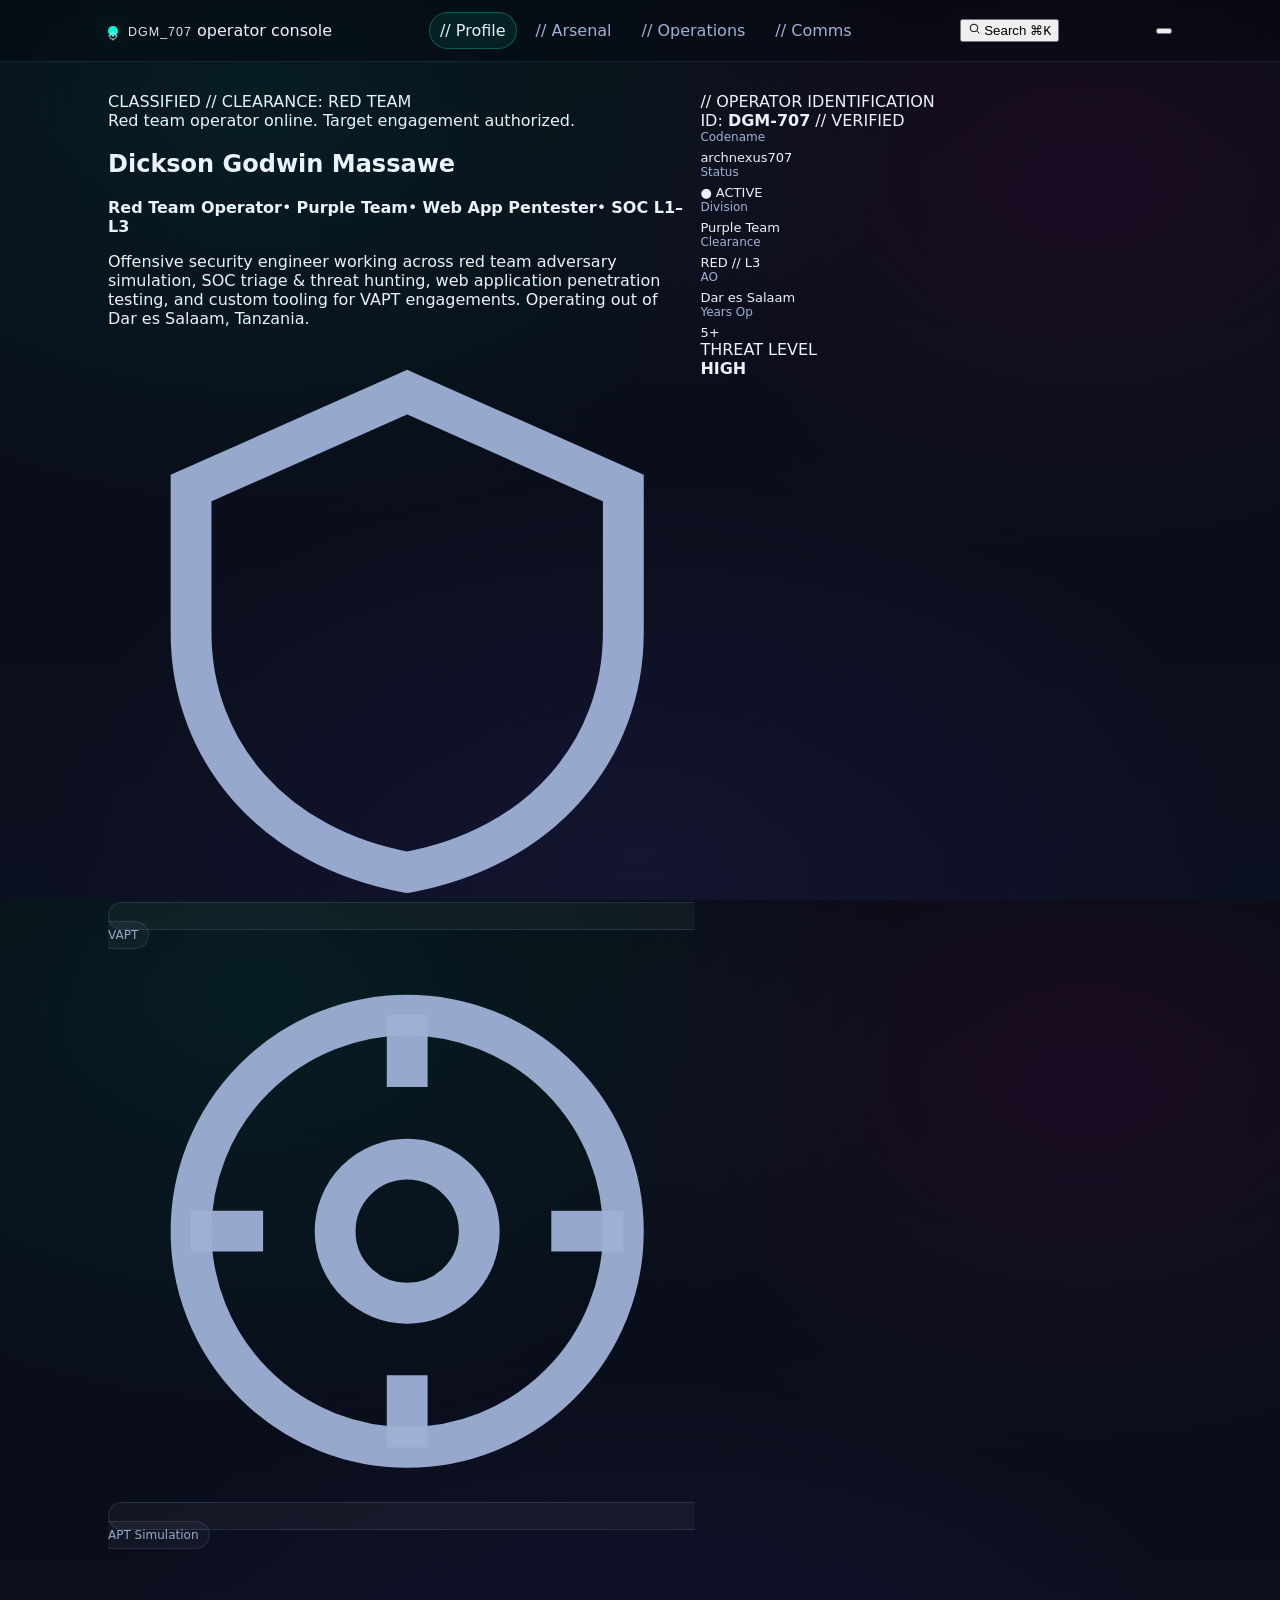
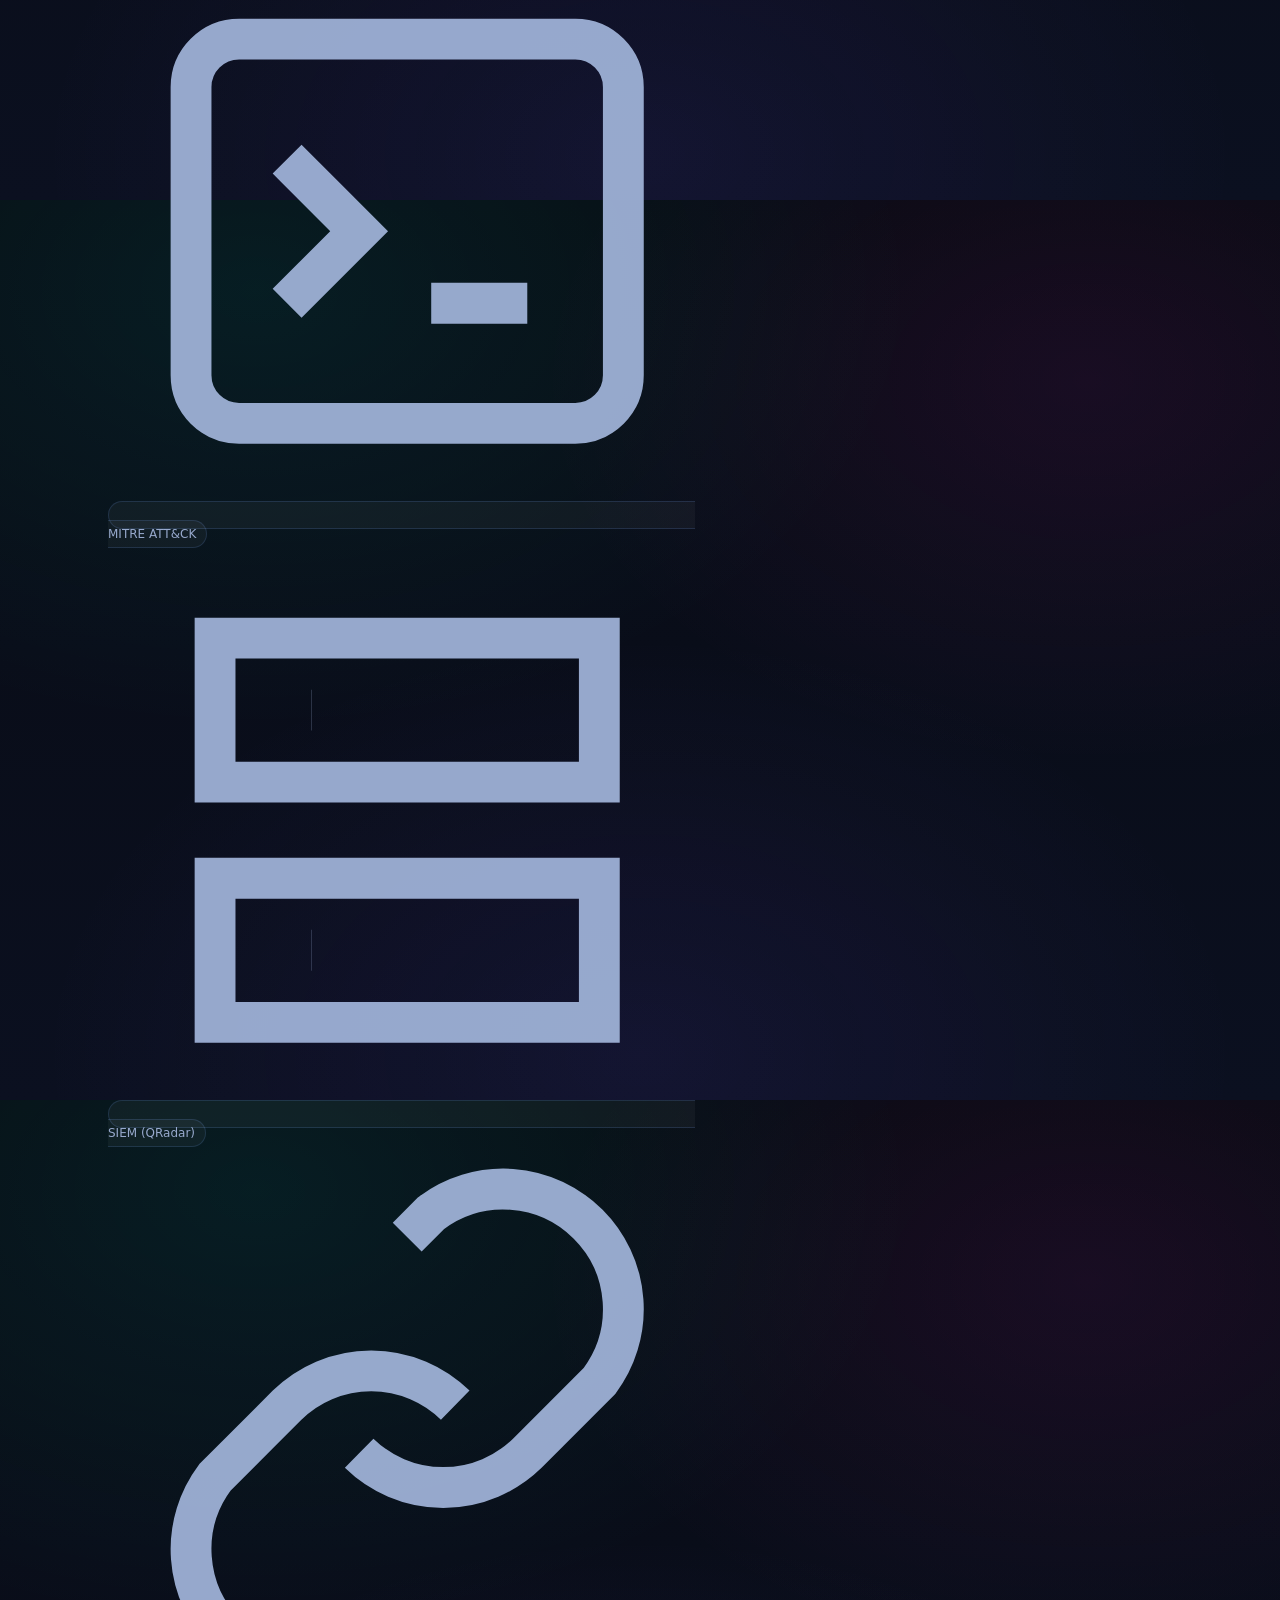
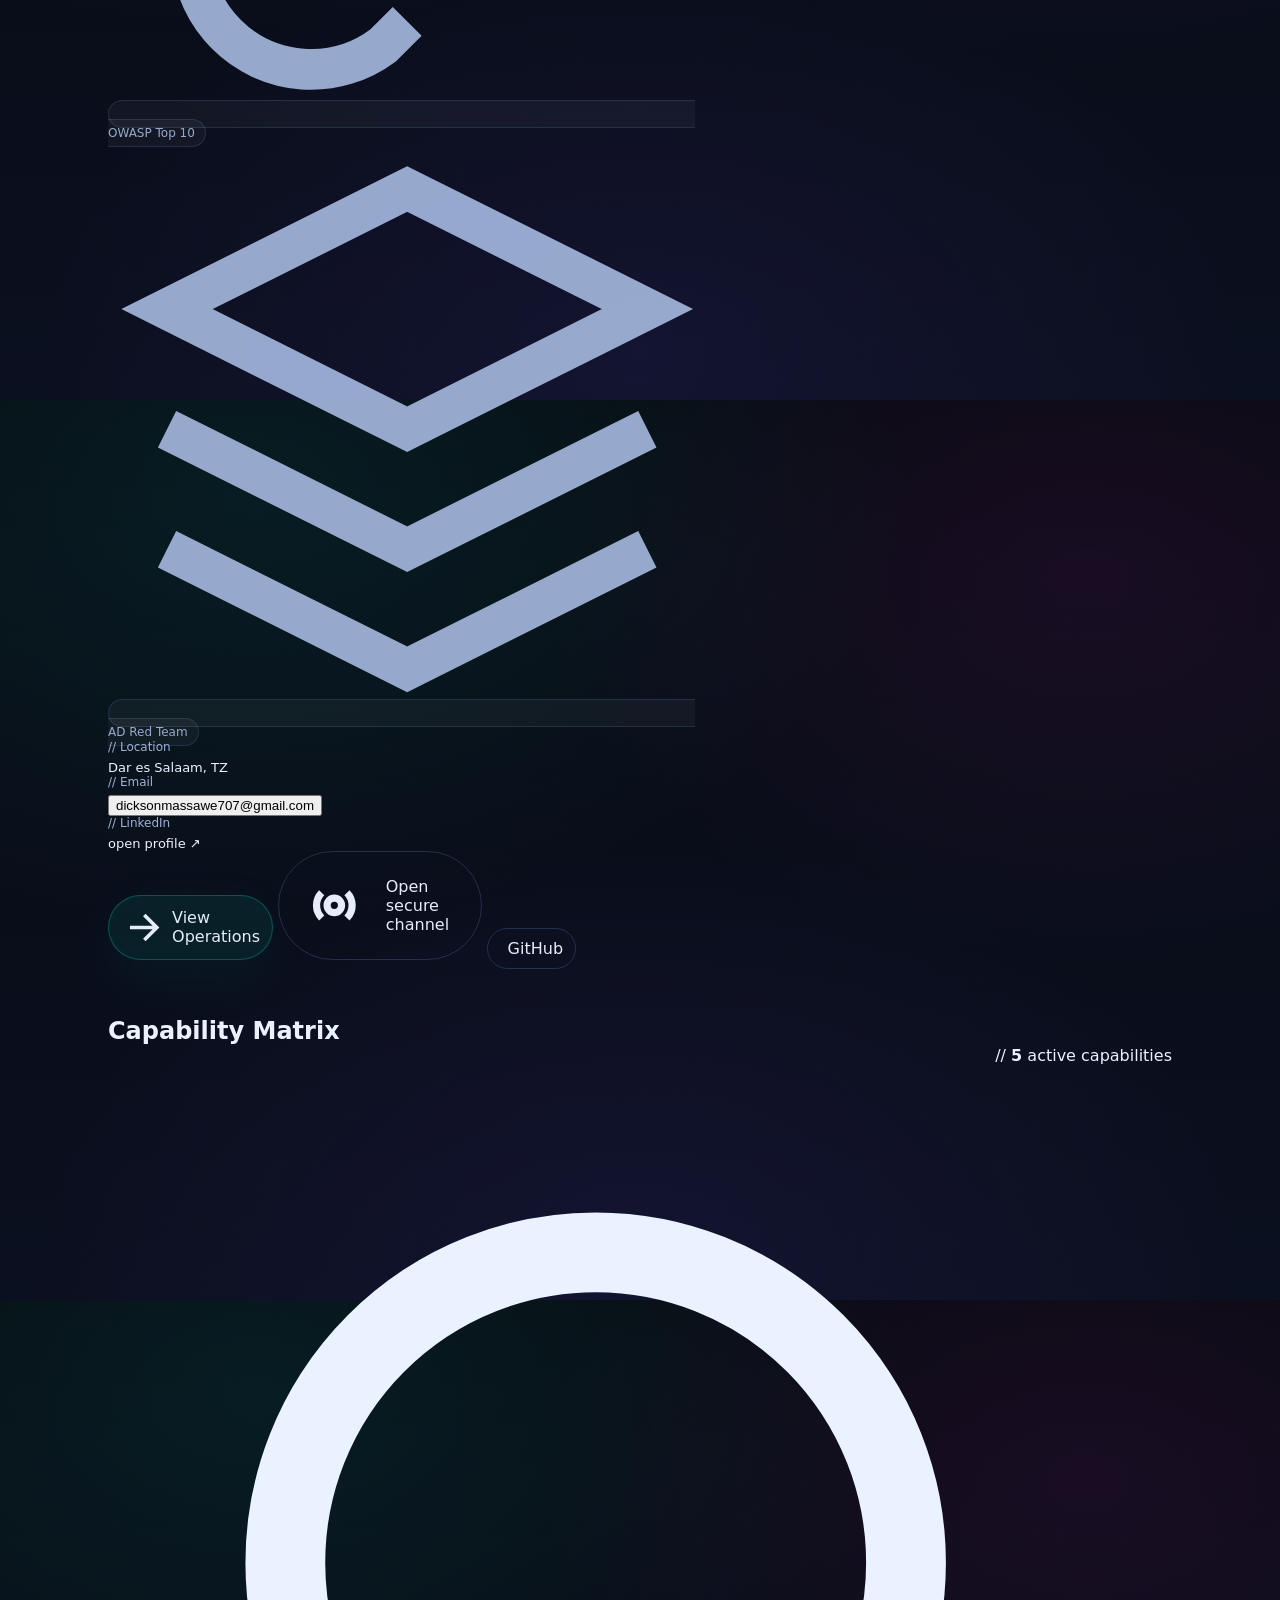
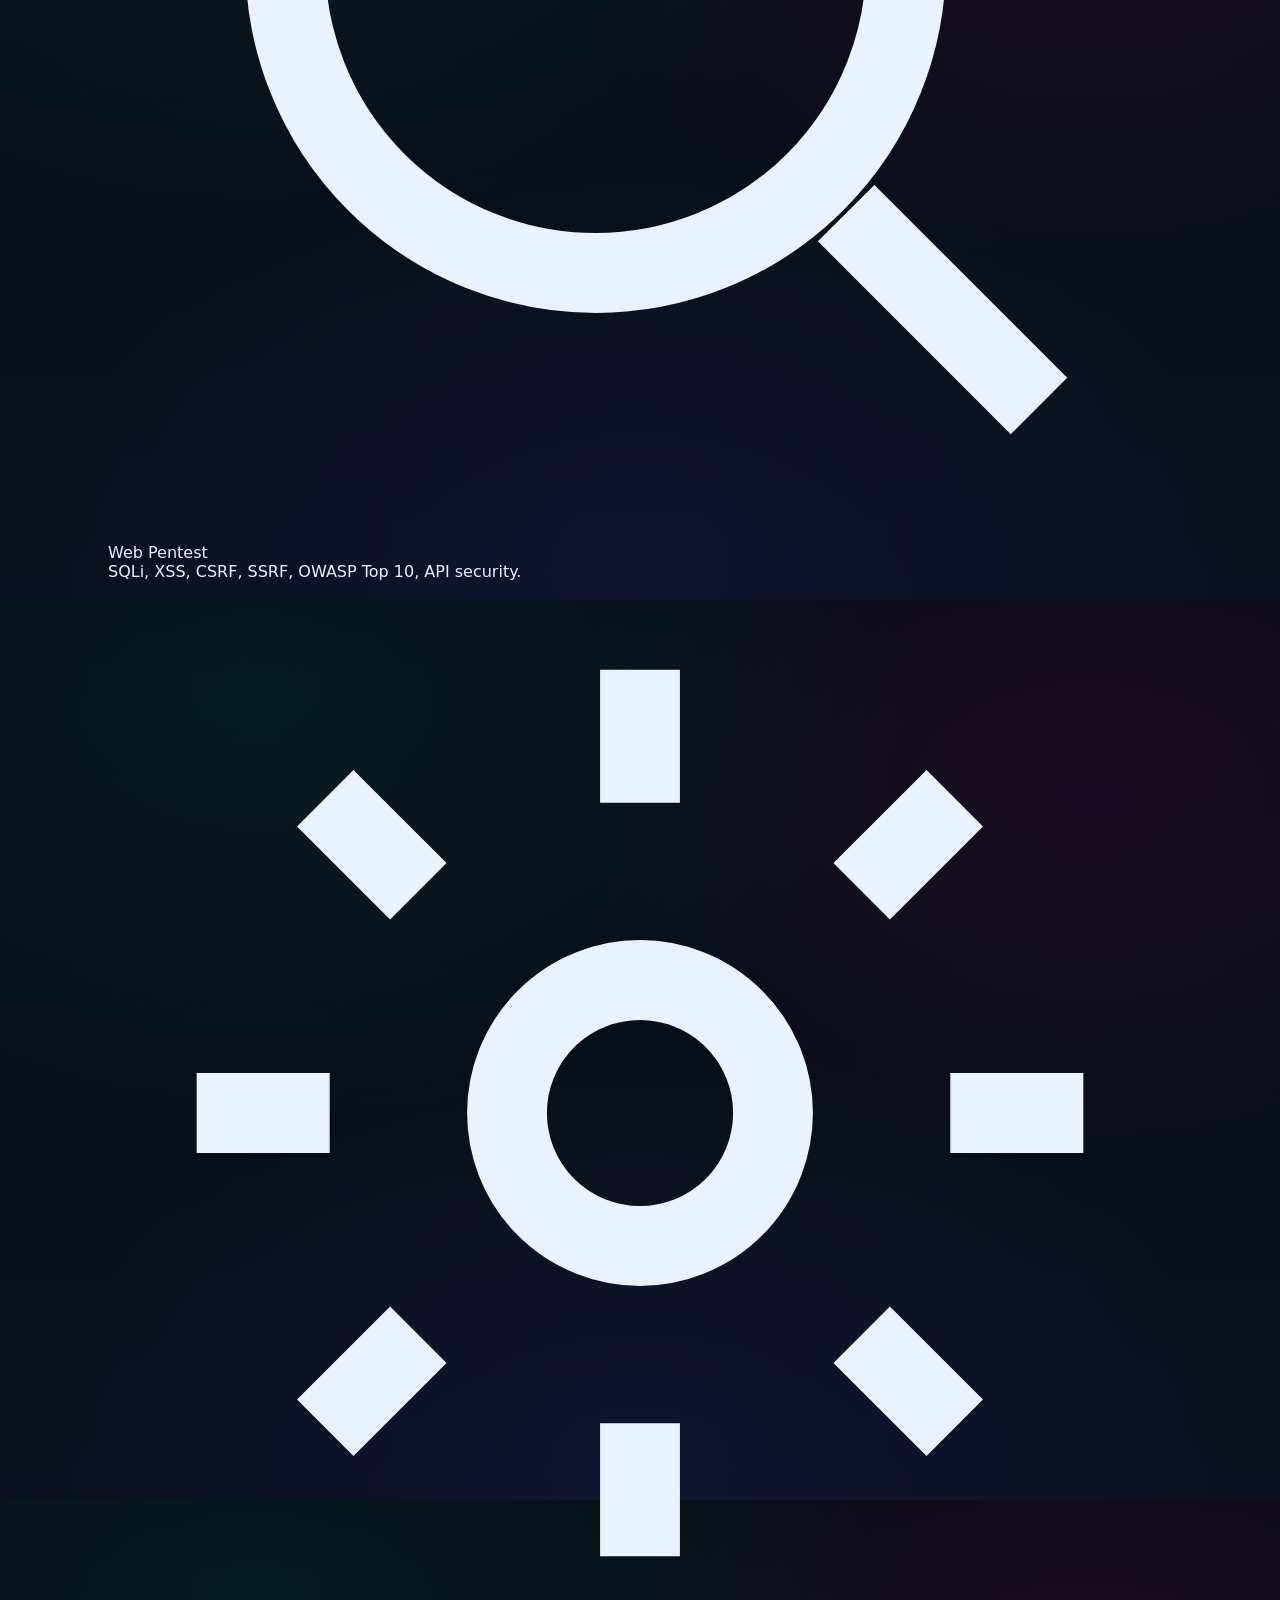
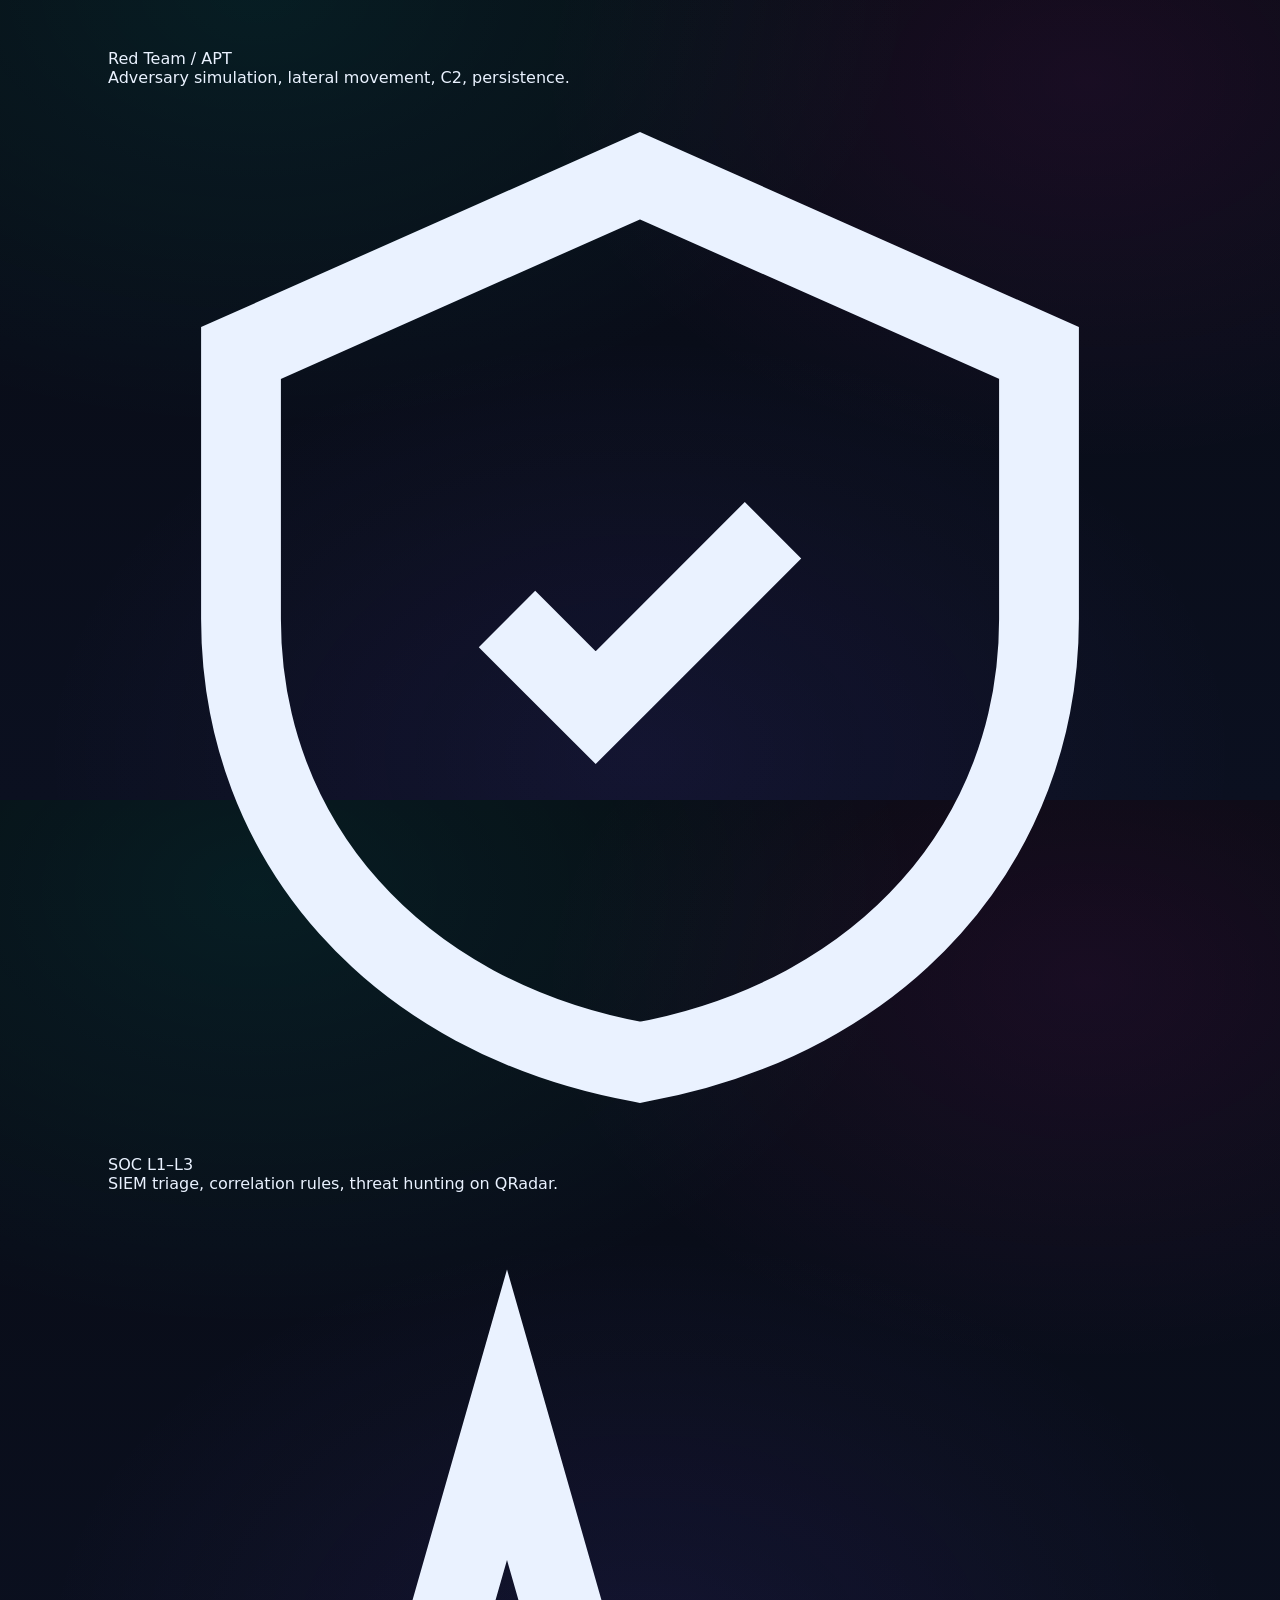
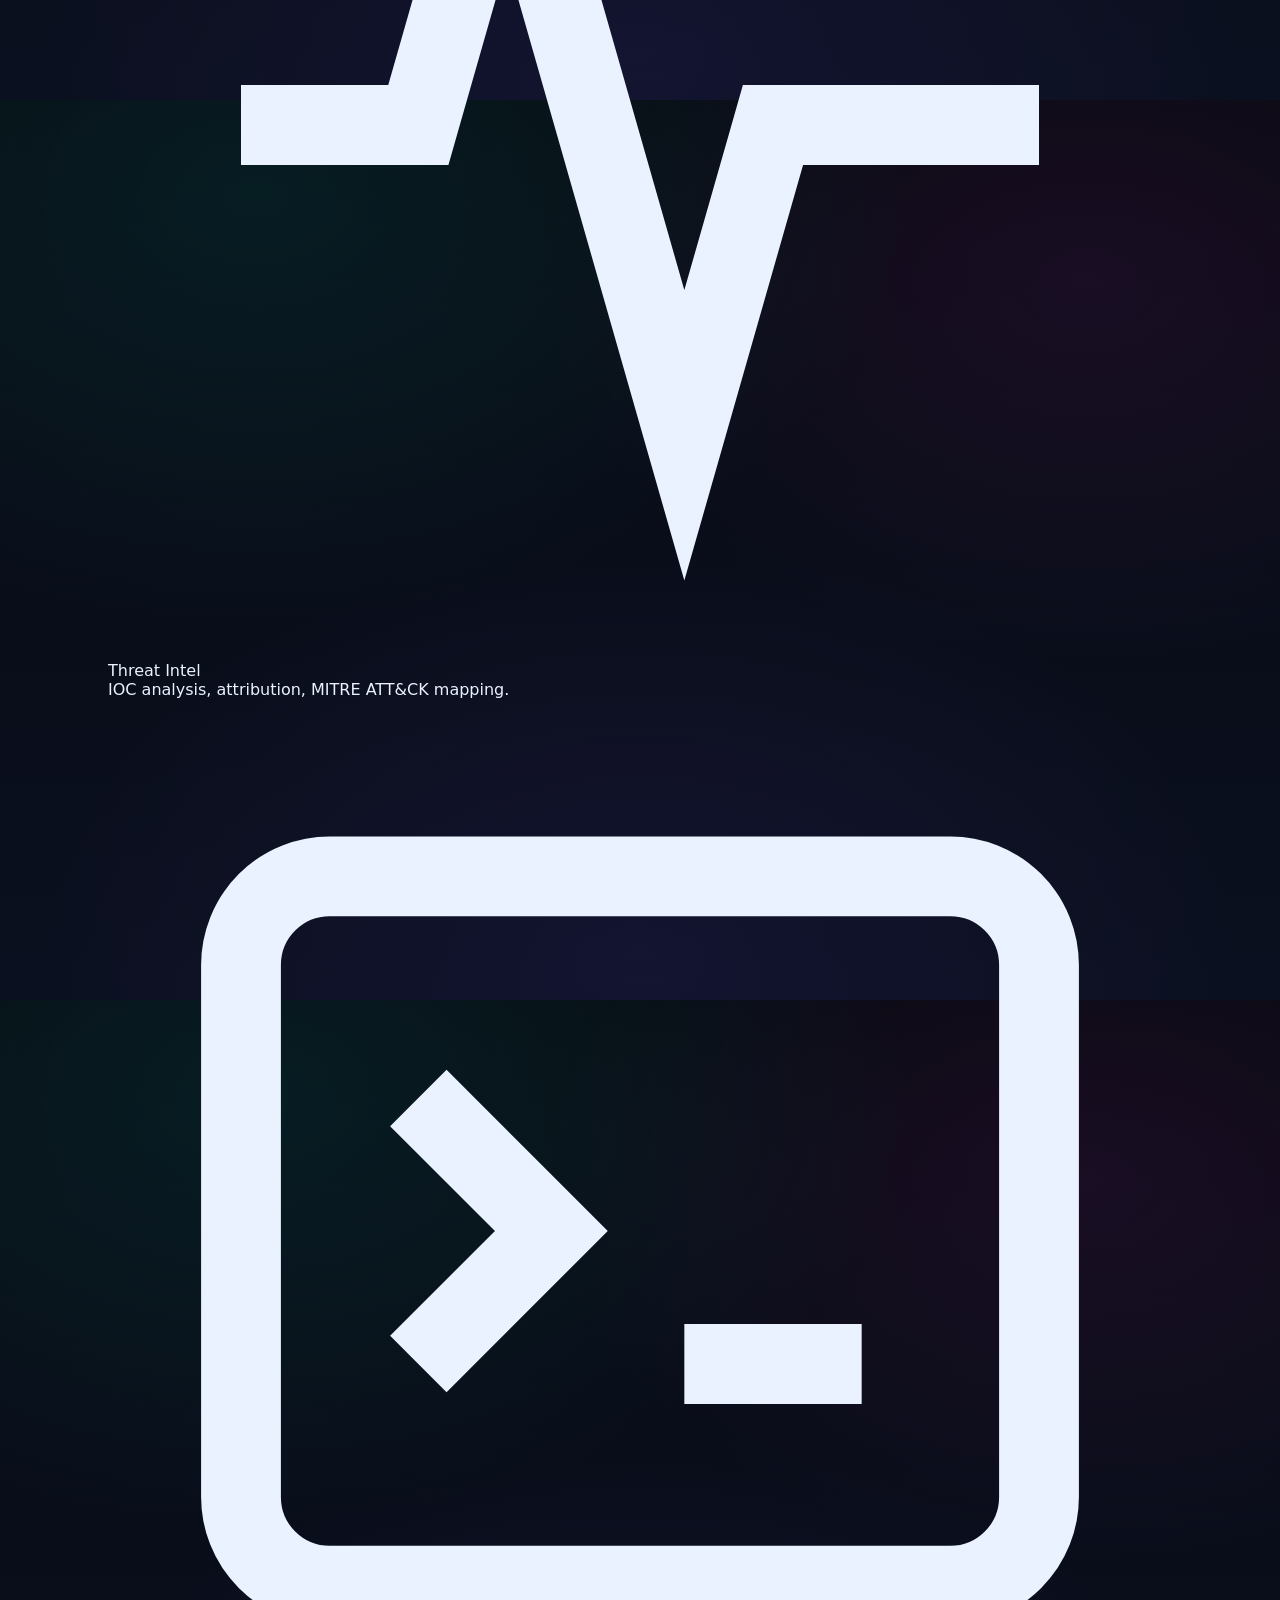
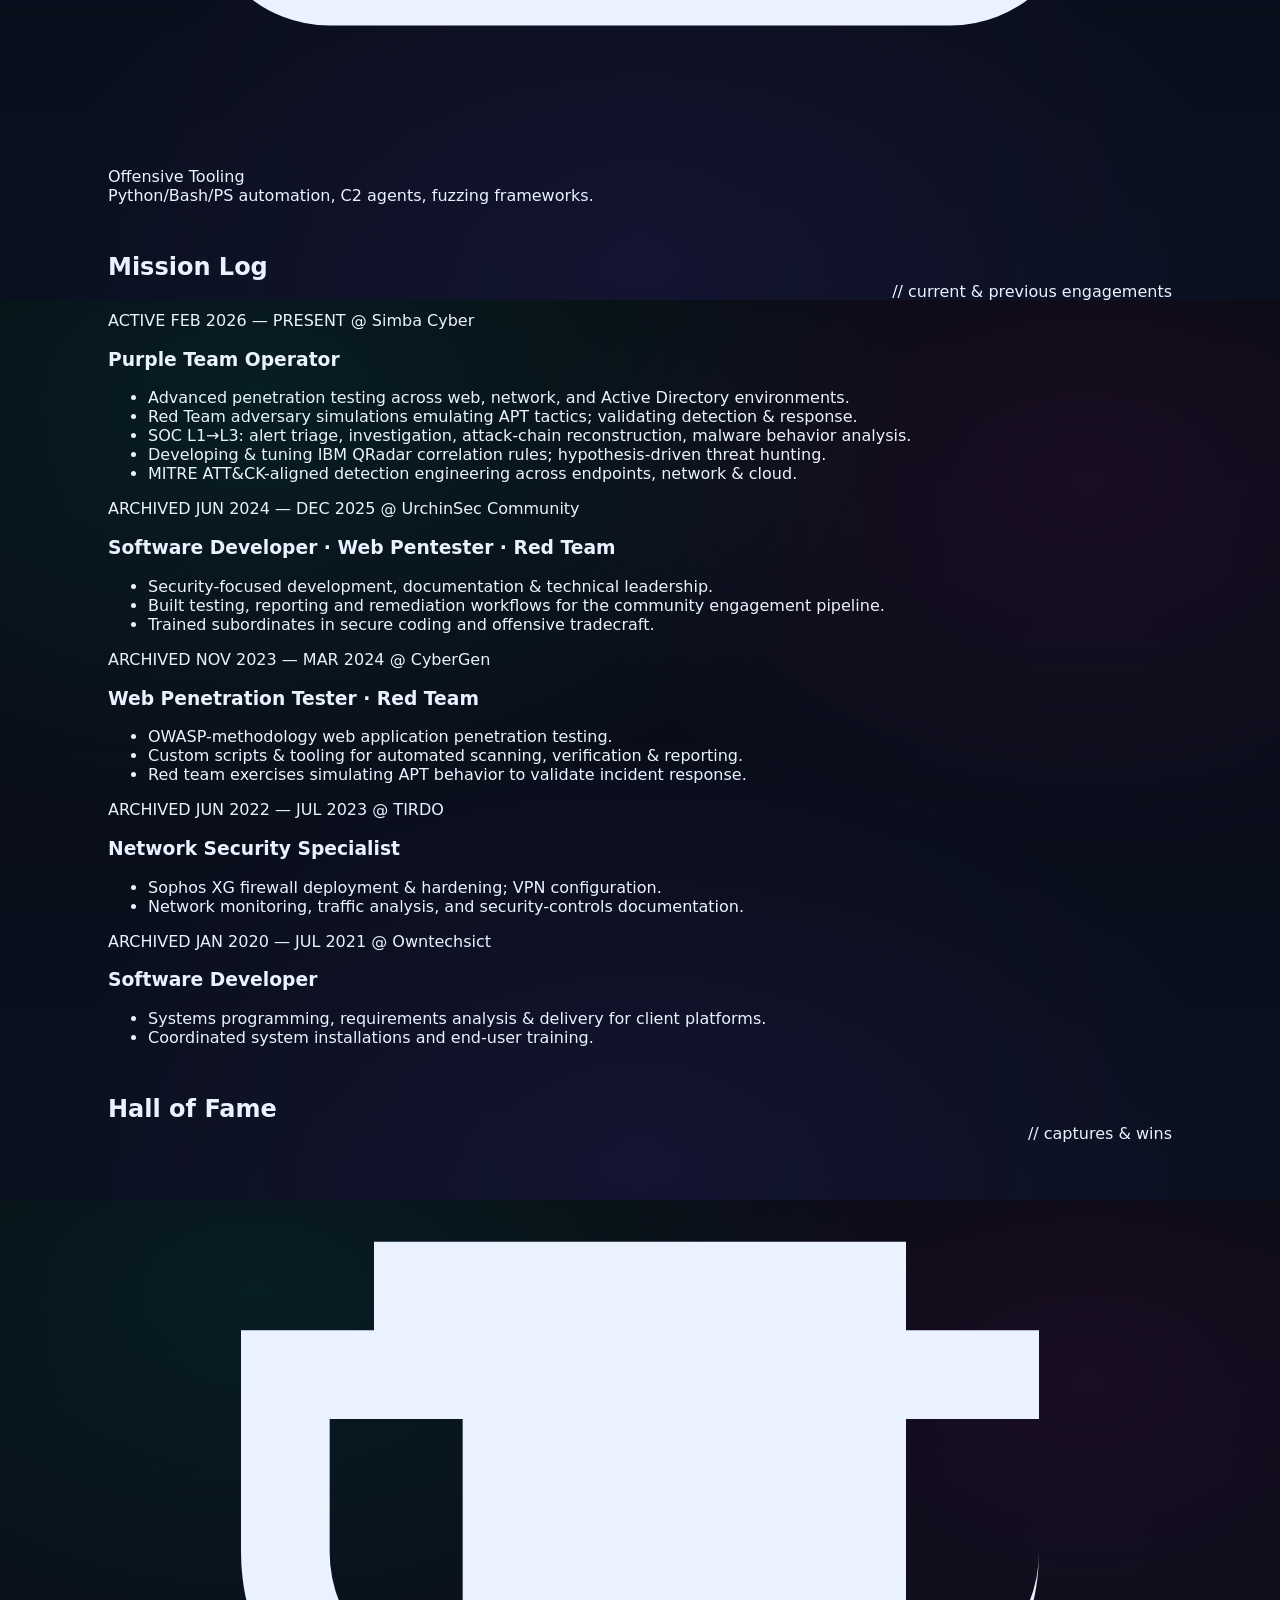
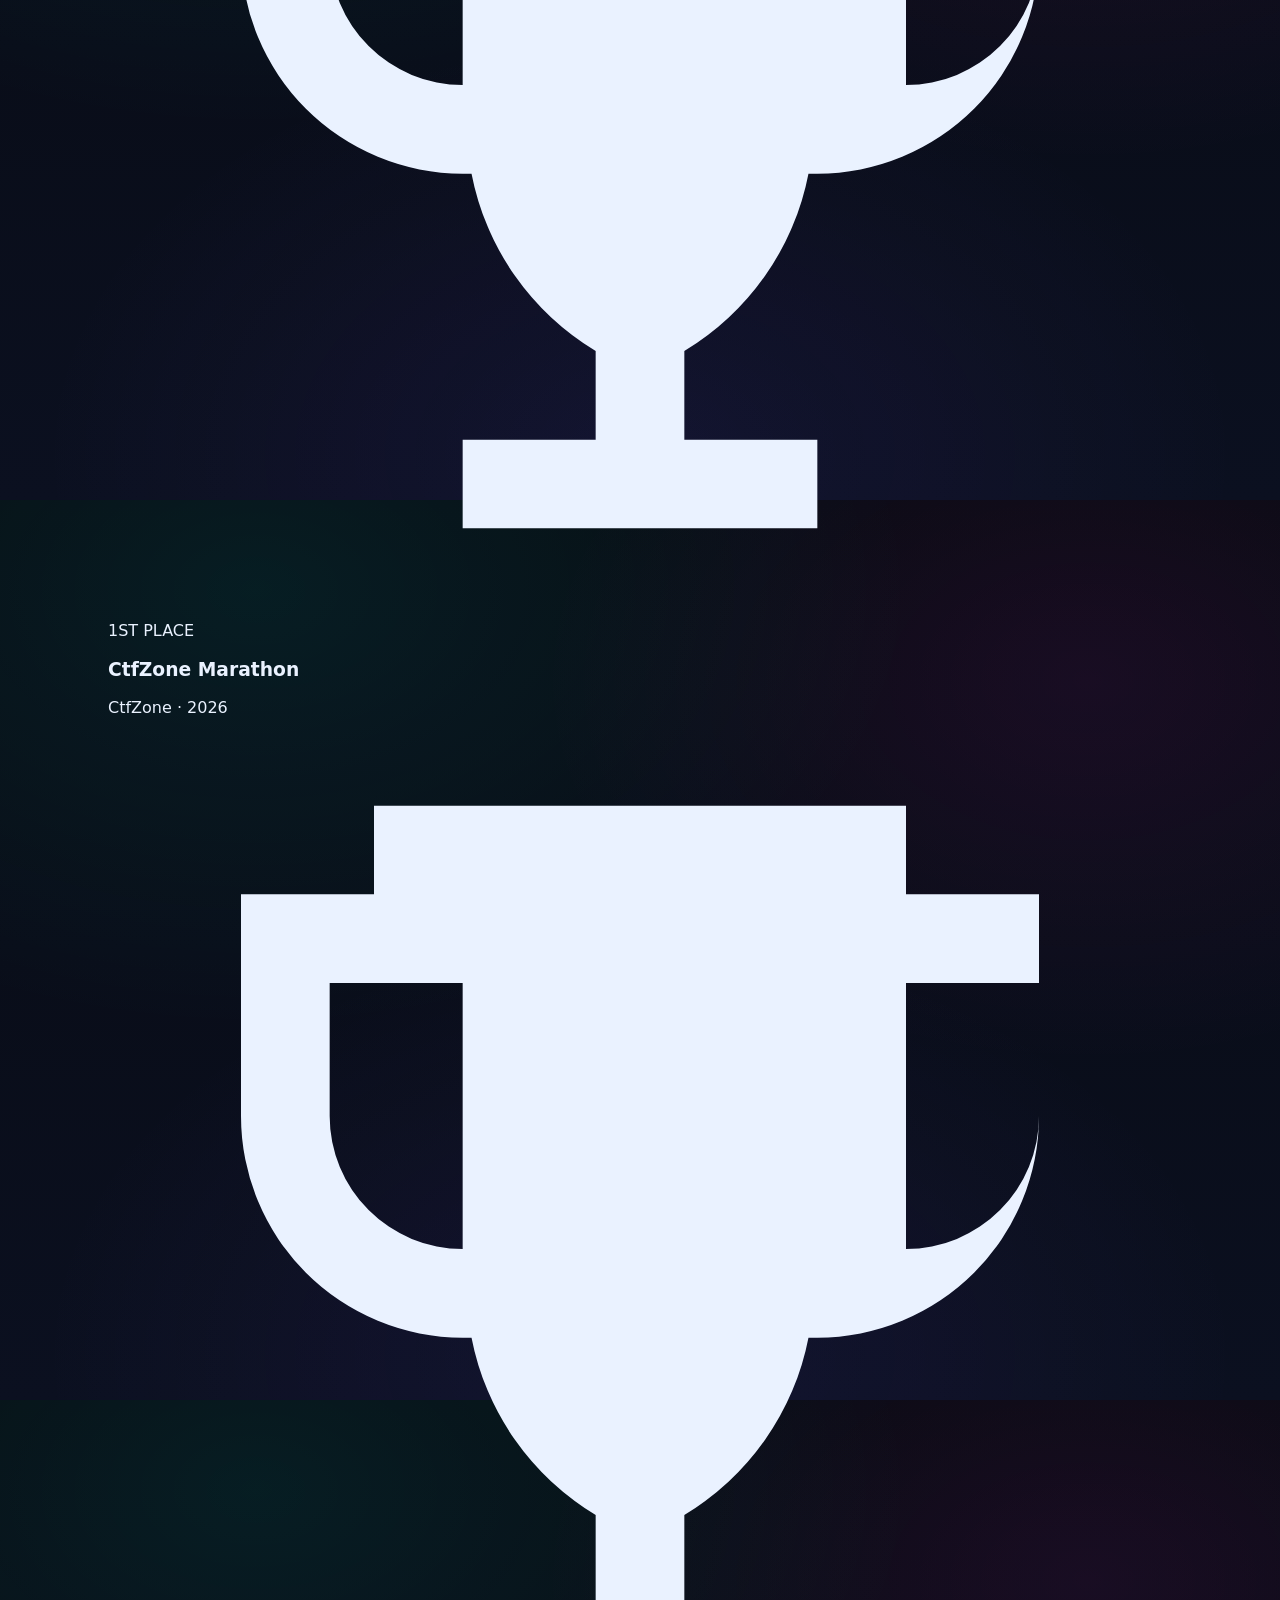
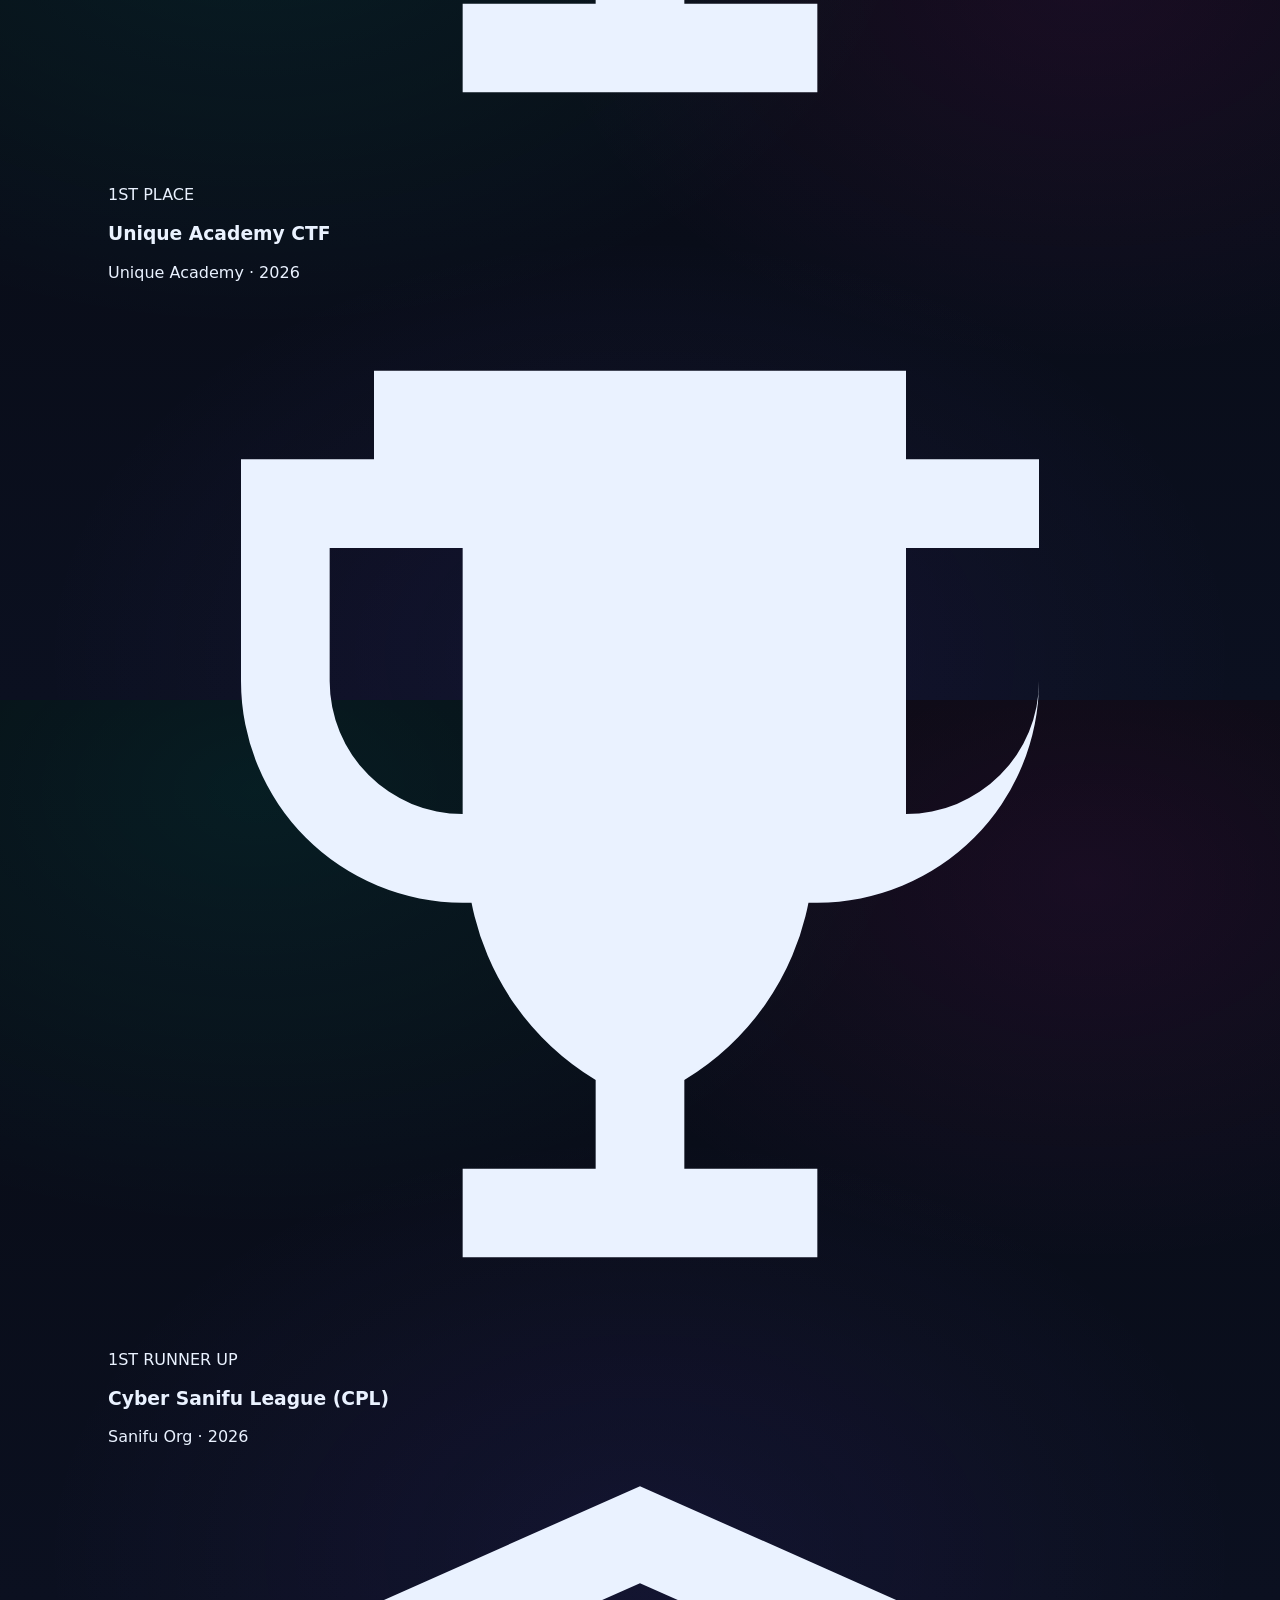
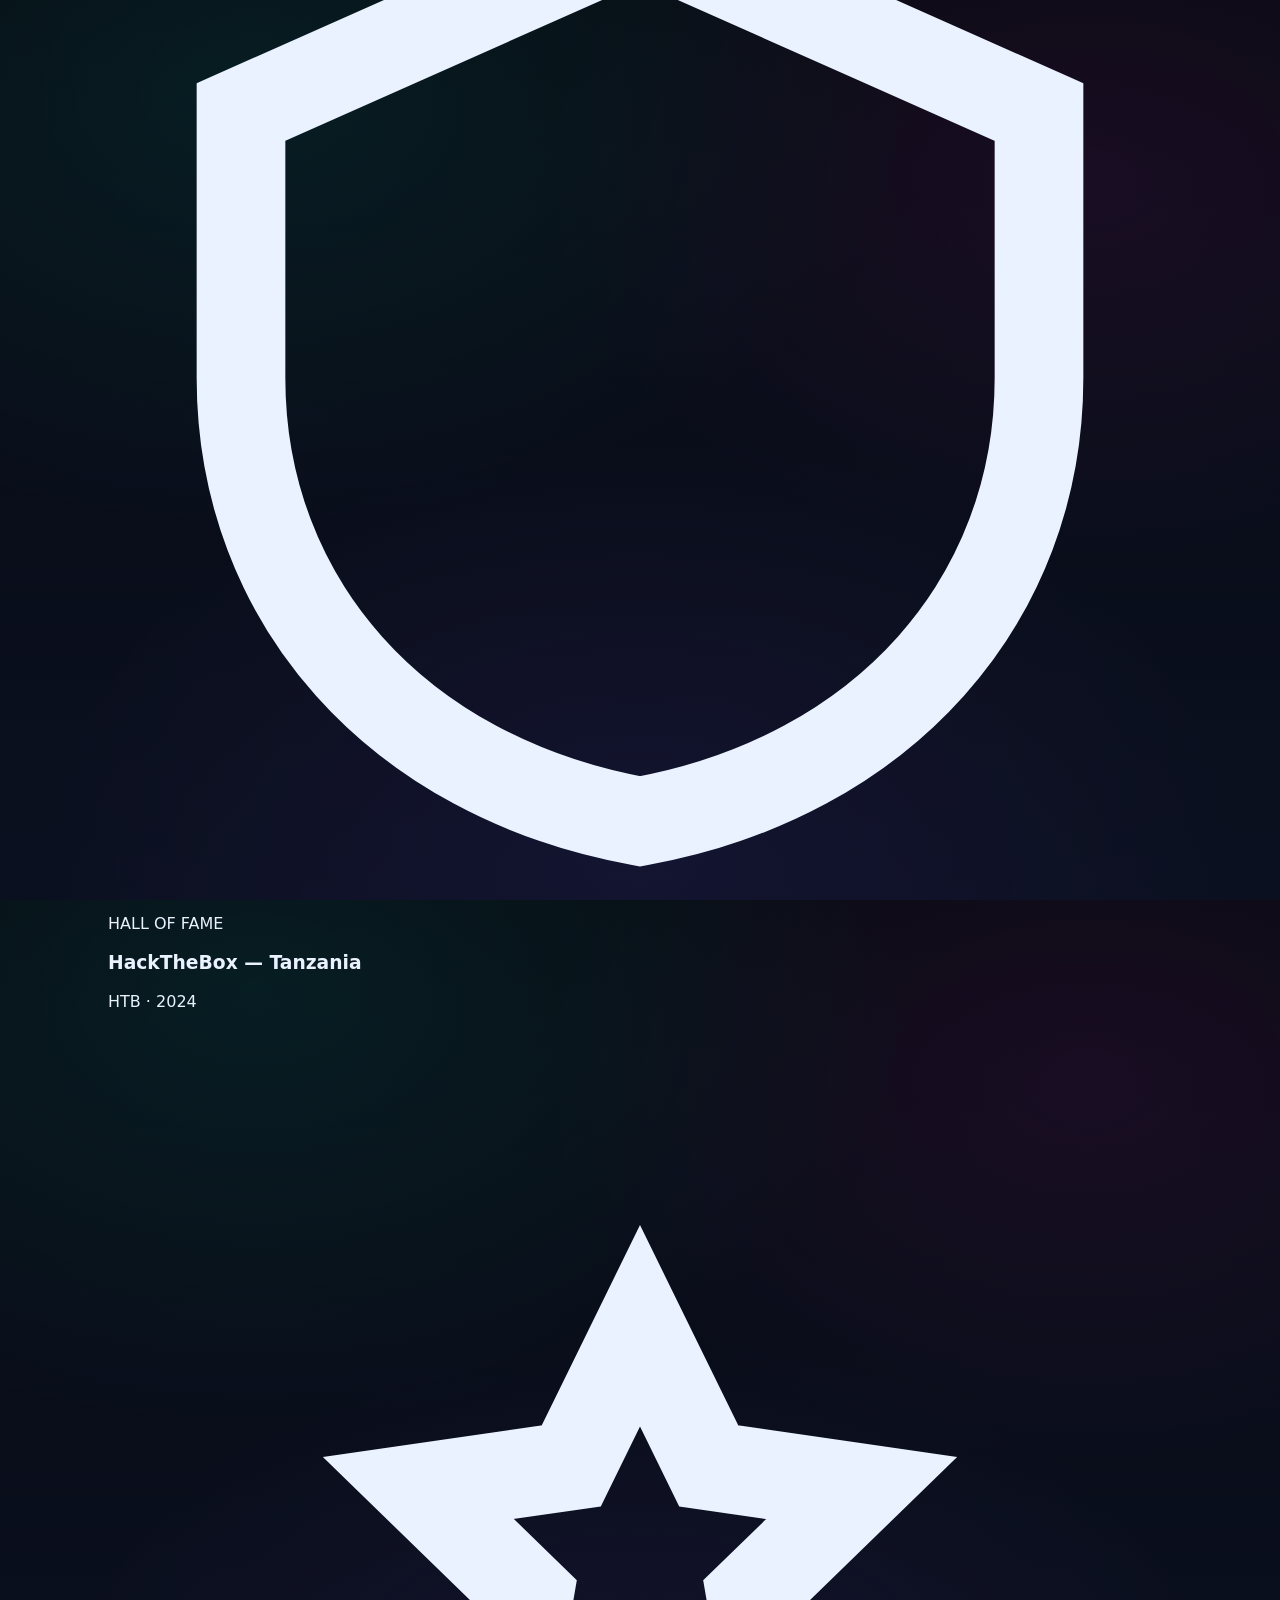
==== index.html @ 3dd50eaa "Update index.html" ====
<!doctype html>
<html lang="en" data-page="home">
<head>
  <meta charset="utf-8" />
  <meta name="viewport" content="width=device-width,initial-scale=1,viewport-fit=cover" />
  <meta name="description" content="Dickson Godwin Massawe — Red Team Operator, Web Application Pentester, Purple Team. Dar es Salaam, Tanzania." />
  <meta name="theme-color" content="#050507" />
  <title>DGM-707 // Operator Console — Dickson Godwin Massawe</title>

  <link rel="preconnect" href="https://fonts.googleapis.com">
  <link rel="preconnect" href="https://fonts.gstatic.com" crossorigin>
  <link href="https://fonts.googleapis.com/css2?family=Chakra+Petch:wght@400;500;600;700&family=JetBrains+Mono:wght@400;500;600&display=swap" rel="stylesheet">
  <link rel="stylesheet" href="styles.css" />
  <link rel="icon" href="data:image/svg+xml;utf8,<svg xmlns='http://www.w3.org/2000/svg' viewBox='0 0 32 32'><rect width='32' height='32' rx='6' fill='%23050507'/><circle cx='16' cy='16' r='7' fill='none' stroke='%23ff2b4a' stroke-width='2'/><line x1='16' y1='4' x2='16' y2='28' stroke='%23ff2b4a' stroke-width='1.2'/><line x1='4' y1='16' x2='28' y2='16' stroke='%23ff2b4a' stroke-width='1.2'/></svg>">
</head>

<body>
  <!-- Boot sequence overlay -->
  <div class="boot" id="boot" role="status" aria-live="polite">
    <button class="boot__skip" id="bootSkip" aria-label="Skip intro">SKIP ▸</button>
    <div id="bootLines"></div>
  </div>

  <!-- Ambient backdrop -->
  <div class="bg-void" aria-hidden="true"></div>
  <div class="bg-grid" aria-hidden="true"></div>
  <div class="bg-scan" aria-hidden="true"></div>
  <div class="bg-noise" aria-hidden="true"></div>

  <!-- Top nav -->
  <header class="nav">
    <div class="nav__inner">
      <a class="brand" href="index.html" aria-label="Home">
        <span class="brand__mark" aria-hidden="true">
          <!-- crosshair -->
          <svg viewBox="0 0 24 24" fill="none"><circle cx="12" cy="12" r="8" stroke="currentColor" stroke-width="1.8"/><circle cx="12" cy="12" r="2" fill="currentColor"/><line x1="12" y1="1" x2="12" y2="6" stroke="currentColor" stroke-width="1.6"/><line x1="12" y1="18" x2="12" y2="23" stroke="currentColor" stroke-width="1.6"/><line x1="1" y1="12" x2="6" y2="12" stroke="currentColor" stroke-width="1.6"/><line x1="18" y1="12" x2="23" y2="12" stroke="currentColor" stroke-width="1.6"/></svg>
        </span>
        <span>
          <span class="brand__text">DGM_707</span>
          <span class="brand__sub">operator console</span>
        </span>
      </a>

      <nav class="tabs" id="tabs" aria-label="Primary">
        <a class="tab is-active" href="index.html">//&nbsp;Profile</a>
        <a class="tab" href="skills.html">//&nbsp;Arsenal</a>
        <a class="tab" href="projects.html">//&nbsp;Operations</a>
        <a class="tab" href="contact.html">//&nbsp;Comms</a>
      </nav>

      <button class="nav__kbd" id="cmdkOpen" aria-label="Open command palette">
        <svg viewBox="0 0 24 24" width="13" height="13" fill="none" stroke="currentColor" stroke-width="1.8"><circle cx="11" cy="11" r="7"/><line x1="21" y1="21" x2="16.65" y2="16.65"/></svg>
        Search
        <kbd>⌘K</kbd>
      </button>

      <button class="nav__burger" id="burger" aria-label="Menu"><span></span></button>
    </div>
  </header>

  <main class="container">
    <!-- HERO -->
    <section class="hero">
      <div class="hero__left">
        <span class="hero__classify">
          CLASSIFIED // CLEARANCE: RED TEAM
        </span>

        <div class="hero__typed" id="typed"></div>

        <h1 class="hero__name" data-glitch="1">
          <span class="tk">Dickson</span> <span class="tk">Godwin</span> <span class="tk">Massawe</span>
        </h1>

        <div class="hero__role">
          <b>Red Team Operator</b><span class="sep">•</span>
          <b>Purple Team</b><span class="sep">•</span>
          <b>Web App Pentester</b><span class="sep">•</span>
          <b>SOC L1–L3</b>
        </div>

        <p class="hero__lead">
          Offensive security engineer working across red team adversary simulation,
          SOC triage &amp; threat hunting, web application penetration testing, and
          custom tooling for VAPT engagements. Operating out of Dar es Salaam, Tanzania.
        </p>

        <div class="hero__chips">
          <span class="chip chip--red">
            <svg viewBox="0 0 24 24" fill="none" stroke="currentColor" stroke-width="1.7"><path d="M12 2l9 4v6c0 5-3.5 9-9 10-5.5-1-9-5-9-10V6z"/></svg>
            VAPT
          </span>
          <span class="chip chip--red">
            <svg viewBox="0 0 24 24" fill="none" stroke="currentColor" stroke-width="1.7"><circle cx="12" cy="12" r="9"/><circle cx="12" cy="12" r="3"/><path d="M12 3v3M12 18v3M3 12h3M18 12h3"/></svg>
            APT Simulation
          </span>
          <span class="chip">
            <svg viewBox="0 0 24 24" fill="none" stroke="currentColor" stroke-width="1.7"><rect x="3" y="4" width="18" height="16" rx="2"/><path d="M7 9l3 3-3 3M13 15h4"/></svg>
            MITRE ATT&amp;CK
          </span>
          <span class="chip">
            <svg viewBox="0 0 24 24" fill="none" stroke="currentColor" stroke-width="1.7"><path d="M4 4h16v6H4zM4 14h16v6H4z"/><path d="M8 7h.01M8 17h.01"/></svg>
            SIEM (QRadar)
          </span>
          <span class="chip">
            <svg viewBox="0 0 24 24" fill="none" stroke="currentColor" stroke-width="1.7"><path d="M10 13a5 5 0 0 0 7 0l3-3a5 5 0 0 0-7-7l-1 1M14 11a5 5 0 0 0-7 0l-3 3a5 5 0 0 0 7 7l1-1"/></svg>
            OWASP Top 10
          </span>
          <span class="chip">
            <svg viewBox="0 0 24 24" fill="none" stroke="currentColor" stroke-width="1.7"><path d="M12 2L2 7l10 5 10-5-10-5zM2 17l10 5 10-5M2 12l10 5 10-5"/></svg>
            AD Red Team
          </span>
        </div>

        <div class="hero__meta">
          <div>
            <div class="k">// Location</div>
            <div class="v">Dar es Salaam, TZ</div>
          </div>
          <div>
            <div class="k">// Email</div>
            <div class="v"><button data-copy="dicksonmassawe707@gmail.com" aria-label="Copy email">dicksonmassawe707@gmail.com</button></div>
          </div>
          <div>
            <div class="k">// LinkedIn</div>
            <div class="v"><a href="https://tz.linkedin.com/in/dickson-godwin-963114249" target="_blank" rel="noreferrer">open profile ↗</a></div>
          </div>
        </div>

        <div class="hero__cta">
          <a class="btn" href="projects.html">
            <svg viewBox="0 0 24 24" fill="none" stroke="currentColor" stroke-width="2"><path d="M5 12h14M13 5l7 7-7 7"/></svg>
            View Operations
          </a>
          <a class="btn btn--ghost" href="contact.html">
            <svg viewBox="0 0 24 24" fill="none" stroke="currentColor" stroke-width="2"><circle cx="12" cy="12" r="2"/><path d="M8.5 8.5a5 5 0 0 0 0 7M15.5 15.5a5 5 0 0 0 0-7"/></svg>
            Open secure channel
          </a>
          <a class="btn btn--ghost" href="https://github.com/archnexus707" target="_blank" rel="noreferrer">
            <svg viewBox="0 0 24 24" fill="currentColor"><path d="M12 .5C5.7.5.5 5.7.5 12c0 5.1 3.3 9.4 7.8 10.9.6.1.8-.2.8-.6v-2c-3.2.7-3.9-1.4-3.9-1.4-.5-1.3-1.3-1.7-1.3-1.7-1-.7.1-.7.1-.7 1.1.1 1.7 1.2 1.7 1.2 1 1.7 2.7 1.2 3.3.9.1-.7.4-1.2.7-1.5-2.6-.3-5.3-1.3-5.3-5.7 0-1.3.4-2.3 1.2-3.1-.1-.3-.5-1.5.1-3 0 0 1-.3 3.2 1.2.9-.3 1.9-.4 2.9-.4s2 .1 2.9.4c2.2-1.5 3.2-1.2 3.2-1.2.6 1.6.2 2.7.1 3 .7.8 1.2 1.8 1.2 3.1 0 4.4-2.7 5.4-5.3 5.7.4.4.8 1.1.8 2.2v3.3c0 .3.2.7.8.6 4.6-1.5 7.8-5.8 7.8-10.9C23.5 5.7 18.3.5 12 .5z"/></svg>
            GitHub
          </a>
        </div>
      </div>

      <!-- Operator ID card -->
      <aside class="hero__right">
        <div class="idcard">
          <div class="idcard__top">
            <span>// OPERATOR IDENTIFICATION</span>
            <span class="idcard__dots"><i></i><i></i><i></i></span>
          </div>

          <div class="idcard__photo">
            <img src="portfolio_pullneck.jpg" alt="Dickson Godwin Massawe — operator portrait" onerror="this.style.display='none'"/>
            <div class="idcard__scan"></div>
            <div class="idcard__corners" aria-hidden="true"><i></i><i></i><i></i><i></i></div>
            <div class="idcard__badge">ID: <b>DGM-707</b> // VERIFIED</div>
          </div>

          <div class="idcard__info">
            <div>
              <div class="k">Codename</div>
              <div class="v red">archnexus707</div>
            </div>
            <div>
              <div class="k">Status</div>
              <div class="v green">● ACTIVE</div>
            </div>
            <div>
              <div class="k">Division</div>
              <div class="v">Purple Team</div>
            </div>
            <div>
              <div class="k">Clearance</div>
              <div class="v red">RED // L3</div>
            </div>
            <div>
              <div class="k">AO</div>
              <div class="v">Dar es Salaam</div>
            </div>
            <div>
              <div class="k">Years Op</div>
              <div class="v">5+</div>
            </div>
          </div>

          <div class="idcard__threat">
            <span>THREAT LEVEL</span>
            <div class="idcard__bars" aria-hidden="true">
              <span class="on"></span><span class="on"></span><span class="on"></span><span class="on"></span><span></span>
            </div>
            <b>HIGH</b>
          </div>
        </div>
      </aside>
    </section>

    <!-- CAPABILITY MATRIX -->
    <section class="section">
      <div class="section__head">
        <h2 class="section__title">Capability Matrix</h2>
        <span class="section__kicker">// <b>5</b> active capabilities</span>
      </div>
      <div class="matrix">
        <div class="matrix__cell">
          <div class="matrix__icon">
            <svg viewBox="0 0 24 24" fill="none" stroke="currentColor" stroke-width="1.8"><circle cx="11" cy="11" r="7"/><line x1="21" y1="21" x2="16.65" y2="16.65"/></svg>
          </div>
          <div class="matrix__name">Web Pentest</div>
          <div class="matrix__desc">SQLi, XSS, CSRF, SSRF, OWASP Top 10, API security.</div>
        </div>
        <div class="matrix__cell">
          <div class="matrix__icon">
            <svg viewBox="0 0 24 24" fill="none" stroke="currentColor" stroke-width="1.8"><circle cx="12" cy="12" r="3"/><path d="M12 2v3M12 19v3M2 12h3M19 12h3M4.9 4.9l2.1 2.1M17 17l2.1 2.1M4.9 19.1L7 17M17 7l2.1-2.1"/></svg>
          </div>
          <div class="matrix__name">Red Team / APT</div>
          <div class="matrix__desc">Adversary simulation, lateral movement, C2, persistence.</div>
        </div>
        <div class="matrix__cell">
          <div class="matrix__icon">
            <svg viewBox="0 0 24 24" fill="none" stroke="currentColor" stroke-width="1.8"><path d="M12 2l9 4v6c0 5-3.5 9-9 10-5.5-1-9-5-9-10V6z"/><path d="M9 12l2 2 4-4"/></svg>
          </div>
          <div class="matrix__name">SOC L1–L3</div>
          <div class="matrix__desc">SIEM triage, correlation rules, threat hunting on QRadar.</div>
        </div>
        <div class="matrix__cell">
          <div class="matrix__icon">
            <svg viewBox="0 0 24 24" fill="none" stroke="currentColor" stroke-width="1.8"><path d="M3 12h4l2-7 4 14 2-7h6"/></svg>
          </div>
          <div class="matrix__name">Threat Intel</div>
          <div class="matrix__desc">IOC analysis, attribution, MITRE ATT&amp;CK mapping.</div>
        </div>
        <div class="matrix__cell">
          <div class="matrix__icon">
            <svg viewBox="0 0 24 24" fill="none" stroke="currentColor" stroke-width="1.8"><rect x="3" y="4" width="18" height="16" rx="2"/><path d="M7 9l3 3-3 3M13 15h4"/></svg>
          </div>
          <div class="matrix__name">Offensive Tooling</div>
          <div class="matrix__desc">Python/Bash/PS automation, C2 agents, fuzzing frameworks.</div>
        </div>
      </div>
    </section>

    <!-- OPERATIONS TIMELINE -->
    <section class="section">
      <div class="section__head">
        <h2 class="section__title">Mission Log</h2>
        <span class="section__kicker">// current &amp; previous engagements</span>
      </div>

      <div class="ops">
        <article class="op is-active">
          <div class="op__head">
            <span class="op__status active">ACTIVE</span>
            <span class="op__date">FEB 2026 — PRESENT</span>
            <span class="op__org">@ Simba Cyber</span>
          </div>
          <h3 class="op__role">Purple Team Operator</h3>
          <ul class="op__bullets">
            <li>Advanced penetration testing across web, network, and Active Directory environments.</li>
            <li>Red Team adversary simulations emulating APT tactics; validating detection &amp; response.</li>
            <li>SOC L1→L3: alert triage, investigation, attack-chain reconstruction, malware behavior analysis.</li>
            <li>Developing &amp; tuning IBM QRadar correlation rules; hypothesis-driven threat hunting.</li>
            <li>MITRE ATT&amp;CK-aligned detection engineering across endpoints, network &amp; cloud.</li>
          </ul>
        </article>

        <article class="op">
          <div class="op__head">
            <span class="op__status archived">ARCHIVED</span>
            <span class="op__date">JUN 2024 — DEC 2025</span>
            <span class="op__org">@ UrchinSec Community</span>
          </div>
          <h3 class="op__role">Software Developer · Web Pentester · Red Team</h3>
          <ul class="op__bullets">
            <li>Security-focused development, documentation &amp; technical leadership.</li>
            <li>Built testing, reporting and remediation workflows for the community engagement pipeline.</li>
            <li>Trained subordinates in secure coding and offensive tradecraft.</li>
          </ul>
        </article>

        <article class="op">
          <div class="op__head">
            <span class="op__status archived">ARCHIVED</span>
            <span class="op__date">NOV 2023 — MAR 2024</span>
            <span class="op__org">@ CyberGen</span>
          </div>
          <h3 class="op__role">Web Penetration Tester · Red Team</h3>
          <ul class="op__bullets">
            <li>OWASP-methodology web application penetration testing.</li>
            <li>Custom scripts &amp; tooling for automated scanning, verification &amp; reporting.</li>
            <li>Red team exercises simulating APT behavior to validate incident response.</li>
          </ul>
        </article>

        <article class="op">
          <div class="op__head">
            <span class="op__status archived">ARCHIVED</span>
            <span class="op__date">JUN 2022 — JUL 2023</span>
            <span class="op__org">@ TIRDO</span>
          </div>
          <h3 class="op__role">Network Security Specialist</h3>
          <ul class="op__bullets">
            <li>Sophos XG firewall deployment &amp; hardening; VPN configuration.</li>
            <li>Network monitoring, traffic analysis, and security-controls documentation.</li>
          </ul>
        </article>

        <article class="op">
          <div class="op__head">
            <span class="op__status archived">ARCHIVED</span>
            <span class="op__date">JAN 2020 — JUL 2021</span>
            <span class="op__org">@ Owntechsict</span>
          </div>
          <h3 class="op__role">Software Developer</h3>
          <ul class="op__bullets">
            <li>Systems programming, requirements analysis &amp; delivery for client platforms.</li>
            <li>Coordinated system installations and end-user training.</li>
          </ul>
        </article>
      </div>
    </section>

    <!-- HALL OF FAME / TROPHIES -->
    <section class="section">
      <div class="section__head">
        <h2 class="section__title">Hall of Fame</h2>
        <span class="section__kicker">// captures &amp; wins</span>
      </div>
      <div class="trophies">
        <div class="trophy">
          <div class="trophy__rank">
            <svg viewBox="0 0 24 24" fill="currentColor"><path d="M6 2h12v2h3v5a5 5 0 0 1-5 5h-.2A6 6 0 0 1 13 18v2h3v2H8v-2h3v-2a6 6 0 0 1-2.8-4H8a5 5 0 0 1-5-5V4h3V2zm0 4H5v3a3 3 0 0 0 3 3V6zm12 0v6a3 3 0 0 0 3-3V6h-3z"/></svg>
            1ST PLACE
          </div>
          <h3 class="trophy__title">CtfZone Marathon</h3>
          <div class="trophy__issuer">CtfZone · 2026</div>
        </div>
        <div class="trophy">
          <div class="trophy__rank">
            <svg viewBox="0 0 24 24" fill="currentColor"><path d="M6 2h12v2h3v5a5 5 0 0 1-5 5h-.2A6 6 0 0 1 13 18v2h3v2H8v-2h3v-2a6 6 0 0 1-2.8-4H8a5 5 0 0 1-5-5V4h3V2zm0 4H5v3a3 3 0 0 0 3 3V6zm12 0v6a3 3 0 0 0 3-3V6h-3z"/></svg>
            1ST PLACE
          </div>
          <h3 class="trophy__title">Unique Academy CTF</h3>
          <div class="trophy__issuer">Unique Academy · 2026</div>
        </div>
        <div class="trophy">
          <div class="trophy__rank">
            <svg viewBox="0 0 24 24" fill="currentColor"><path d="M6 2h12v2h3v5a5 5 0 0 1-5 5h-.2A6 6 0 0 1 13 18v2h3v2H8v-2h3v-2a6 6 0 0 1-2.8-4H8a5 5 0 0 1-5-5V4h3V2zm0 4H5v3a3 3 0 0 0 3 3V6zm12 0v6a3 3 0 0 0 3-3V6h-3z"/></svg>
            1ST RUNNER UP
          </div>
          <h3 class="trophy__title">Cyber Sanifu League (CPL)</h3>
          <div class="trophy__issuer">Sanifu Org · 2026</div>
        </div>
        <div class="trophy">
          <div class="trophy__rank">
            <svg viewBox="0 0 24 24" fill="none" stroke="currentColor" stroke-width="2"><path d="M12 2l9 4v6c0 5-3.5 9-9 10-5.5-1-9-5-9-10V6z"/></svg>
            HALL OF FAME
          </div>
          <h3 class="trophy__title">HackTheBox — Tanzania</h3>
          <div class="trophy__issuer">HTB · 2024</div>
        </div>
        <div class="trophy">
          <div class="trophy__rank">
            <svg viewBox="0 0 24 24" fill="none" stroke="currentColor" stroke-width="2"><path d="M12 15l-3.09 1.62.59-3.43L7 10.76l3.45-.5L12 7.1l1.55 3.16 3.45.5-2.5 2.43.59 3.43z"/></svg>
            1ST CLASS HONORS
          </div>
          <h3 class="trophy__title">Academic Excellence</h3>
          <div class="trophy__issuer">Unique Academy · 2024</div>
        </div>
        <div class="trophy">
          <div class="trophy__rank">
            <svg viewBox="0 0 24 24" fill="none" stroke="currentColor" stroke-width="2"><path d="M12 2L2 7l10 5 10-5-10-5zM2 17l10 5 10-5M2 12l10 5 10-5"/></svg>
            RED TEAM PROLABS
          </div>
          <h3 class="trophy__title">Dante · RastaLab · Cybernetics</h3>
          <div class="trophy__issuer">HackTheBox ProLabs</div>
        </div>
      </div>
    </section>

    <!-- CERTS + EDU -->
    <section class="section">
      <div class="section__head">
        <h2 class="section__title">Credentials</h2>
        <span class="section__kicker">// certifications &amp; training</span>
      </div>

      <div class="certs">
        <div class="cert">
          <div class="cert__ico">
            <svg viewBox="0 0 24 24" fill="none" stroke="currentColor" stroke-width="1.8"><path d="M12 2l9 4v6c0 5-3.5 9-9 10-5.5-1-9-5-9-10V6z"/></svg>
          </div>
          <div class="cert__body">
            <p class="cert__name">eJPTv2 — Junior Penetration Tester</p>
            <div class="cert__issuer">INE · 2025</div>
          </div>
        </div>
        <div class="cert">
          <div class="cert__ico">
            <svg viewBox="0 0 24 24" fill="none" stroke="currentColor" stroke-width="1.8"><path d="M12 2l9 4v6c0 5-3.5 9-9 10-5.5-1-9-5-9-10V6z"/></svg>
          </div>
          <div class="cert__body">
            <p class="cert__name">AD Red Team Specialist (AD-RTS)</p>
            <div class="cert__issuer">CyberWarfare Labs · 2025</div>
          </div>
        </div>
        <div class="cert">
          <div class="cert__ico">
            <svg viewBox="0 0 24 24" fill="none" stroke="currentColor" stroke-width="1.8"><path d="M12 2l9 4v6c0 5-3.5 9-9 10-5.5-1-9-5-9-10V6z"/></svg>
          </div>
          <div class="cert__body">
            <p class="cert__name">Web Red Team Analyst (WEB-RTA)</p>
            <div class="cert__issuer">CyberWarfare Labs · 2025</div>
          </div>
        </div>
        <div class="cert">
          <div class="cert__ico">
            <svg viewBox="0 0 24 24" fill="none" stroke="currentColor" stroke-width="1.8"><path d="M12 2l9 4v6c0 5-3.5 9-9 10-5.5-1-9-5-9-10V6z"/></svg>
          </div>
          <div class="cert__body">
            <p class="cert__name">Multi-Cloud Blue Team Analyst (MCBTA)</p>
            <div class="cert__issuer">CyberWarfare Labs · 2025</div>
          </div>
        </div>
        <div class="cert">
          <div class="cert__ico">
            <svg viewBox="0 0 24 24" fill="none" stroke="currentColor" stroke-width="1.8"><path d="M12 2l9 4v6c0 5-3.5 9-9 10-5.5-1-9-5-9-10V6z"/></svg>
          </div>
          <div class="cert__body">
            <p class="cert__name">Certified Threat Intelligence Analyst</p>
            <div class="cert__issuer">arcX · 2024</div>
          </div>
        </div>
        <div class="cert">
          <div class="cert__ico">
            <svg viewBox="0 0 24 24" fill="none" stroke="currentColor" stroke-width="1.8"><path d="M12 2l9 4v6c0 5-3.5 9-9 10-5.5-1-9-5-9-10V6z"/></svg>
          </div>
          <div class="cert__body">
            <p class="cert__name">Ethical Hacking Essentials (EHE)</p>
            <div class="cert__issuer">EC-Council · 2023</div>
          </div>
        </div>
      </div>

      <div class="grid2" style="margin-top:18px">
        <div class="card">
          <div class="section__kicker" style="margin-bottom:10px">// EDUCATION</div>
          <h3 style="margin:0 0 10px;font-family:var(--display)">Academic Track</h3>
          <ul class="op__bullets" style="margin:0">
            <li><b>BSc Information Security</b> — Unique Academy (ongoing, 2024–)</li>
            <li>Diploma in Information Technology — Unique Academy (2021–2023)</li>
            <li>Diploma in Ethical Hacking — Alison, Greenwich IE (2024–2025)</li>
          </ul>
        </div>
        <div class="card">
          <div class="section__kicker" style="margin-bottom:10px">// ADDITIONAL TRAINING</div>
          <h3 style="margin:0 0 10px;font-family:var(--display)">Lab / Platform Certs</h3>
          <ul class="op__bullets" style="margin:0">
            <li>TryHackMe — CompTIA Pentest+, Red Teaming, Jr Penetration Tester</li>
            <li>HackTheBox ProLabs — Dante, RastaLab, Cybernetics</li>
            <li>APISEC University — API Penetration Testing</li>
            <li>CISCO Networking Academy — Intro to Cybersecurity, Ethical Hacking</li>
          </ul>
        </div>
      </div>
    </section>

    <footer class="footer">
      <div class="footer__grid">
        <span>© <span id="year"></span> DICKSON GODWIN MASSAWE</span>
        <span class="footer__center">// authorized engagements only</span>
        <span class="footer__end">PUSH <kbd style="font-family:var(--mono);padding:2px 6px;border:1px solid var(--stroke-2);border-radius:3px">⌘K</kbd> FOR CONSOLE</span>
      </div>
    </footer>
  </main>

  <!-- HUD status bar -->
  <div class="hud" role="status">
    <span class="hud__dot" aria-hidden="true"></span>
    <span>OPERATOR: <b>DGM-707</b></span>
    <span class="hud__sep">│</span>
    <span class="hud__mobile-hide">STATUS: <b style="color:var(--green)">ACTIVE</b></span>
    <span class="hud__sep hud__mobile-hide">│</span>
    <span class="hud__mobile-hide">LOC: <b>DAR_ES_SALAAM</b></span>
    <div class="hud__right">
      <span class="hud__mobile-hide">NET: <b style="color:var(--cyan)">SECURE</b></span>
      <span>v4.7</span>
    </div>
  </div>

  <!-- Command palette -->
  <div class="cmdk" id="cmdk" role="dialog" aria-label="Command palette" aria-modal="true">
    <div class="cmdk__box">
      <input class="cmdk__input" id="cmdkInput" placeholder="> type a command… (whoami, goto skills, nmap…)" autocomplete="off" spellcheck="false" />
      <div class="cmdk__list" id="cmdkList"></div>
    </div>
  </div>

  <div class="toast" id="toast" role="status" aria-live="polite"></div>

  <script src="app.js"></script>
</body>
</html>
---- styles.css ----
:root{
  --bg: #070a12;
  --bg2:#0b1020;
  --card: rgba(15, 22, 40, .65);
  --stroke: rgba(120, 170, 255, .18);
  --text: #eaf2ff;
  --muted:#9fb1d6;

  --a:#00ffd5;   /* neon cyan */
  --b:#7c4dff;   /* violet */
  --c:#ff2bd6;   /* magenta */

  --r: 18px;
  --shadow: 0 24px 70px rgba(0,0,0,.55);
}

*{box-sizing:border-box}
html,body{height:100%}
body{
  margin:0;
  color:var(--text);
  background: radial-gradient(1200px 800px at 20% 10%, rgba(0,255,213,.08), transparent 55%),
              radial-gradient(1000px 700px at 85% 20%, rgba(255,43,214,.07), transparent 55%),
              radial-gradient(1000px 700px at 50% 95%, rgba(124,77,255,.08), transparent 60%),
              linear-gradient(180deg, var(--bg), var(--bg2));
  font-family: Inter, system-ui, -apple-system, Segoe UI, Roboto, Arial, sans-serif;
  overflow-x:hidden;
}

/* Background FX */
.bg-grid{
  position:fixed; inset:0; z-index:-3; pointer-events:none;
  background:
    linear-gradient(to right, rgba(255,255,255,.05) 1px, transparent 1px) 0 0 / 56px 56px,
    linear-gradient(to bottom, rgba(255,255,255,.04) 1px, transparent 1px) 0 0 / 56px 56px;
  opacity:.12;
  transform: translateZ(0);
  animation: gridShift 12s linear infinite;
}
@keyframes gridShift{
  from{ background-position: 0 0, 0 0; }
  to{ background-position: 56px 0, 0 56px; }
}
@media (prefers-reduced-motion: reduce){
  .bg-grid{ animation:none; }
}

.bg-glow{
  position:fixed; inset:-20%; z-index:-2; pointer-events:none;
  background:
    radial-gradient(circle at 20% 20%, rgba(0,255,213,.10), transparent 40%),
    radial-gradient(circle at 80% 25%, rgba(255,43,214,.10), transparent 40%),
    radial-gradient(circle at 55% 80%, rgba(124,77,255,.12), transparent 45%);
  filter: blur(20px);
  opacity:.8;
}

a{color:inherit; text-decoration:none}
.link{color:rgba(234,242,255,.92); border-bottom:1px dashed rgba(0,255,213,.35)}
.link:hover{border-bottom-color:rgba(255,43,214,.45)}

.container{max-width:1100px; margin:0 auto; padding:92px 18px 40px}
.muted{color:var(--muted)}
.small{font-size:13px}

.h1{
  font-family: Orbitron, Inter, sans-serif;
  letter-spacing:.8px;
  margin:10px 0 10px;
  font-size:44px;
  line-height:1.08;
}
.h2{
  font-family: Orbitron, Inter, sans-serif;
  font-size:15px;
  letter-spacing:1px;
  text-transform:uppercase;
  margin:0 0 10px;
}
.h3{margin:0 0 8px; font-size:16px}

.lead{color:rgba(159,177,214,.95); margin:0 0 18px; font-size:16px}

/* Nav */
.nav{
  position:fixed; top:0; left:0; right:0;
  z-index:50;
  background: rgba(7,10,18,.55);
  border-bottom:1px solid rgba(120,170,255,.14);
  backdrop-filter: blur(12px);
}
.nav__inner{
  max-width:1100px;
  margin:0 auto;
  padding:12px 18px;
  display:flex;
  align-items:center;
  justify-content:space-between;
  gap:12px;
}
.brand{display:flex; align-items:center; gap:10px}
.brand__mark{
  width:10px; height:10px; border-radius:999px;
  background: var(--a);
  box-shadow: 0 0 24px rgba(0,255,213,.45);
}
.brand__text{
  font-family: Orbitron, Inter, sans-serif;
  font-size:12.5px;
  letter-spacing:1px;
  opacity:.95;
}
.tabs{display:flex; gap:8px; flex-wrap:wrap}
.tab{
  color:var(--muted);
  padding:8px 10px;
  border-radius:999px;
  border:1px solid transparent;
  transition: transform .14s ease, background .14s ease, border-color .14s ease, color .14s ease;
}
.tab:hover{
  transform: translateY(-1px);
  background: rgba(255,255,255,.05);
  border-color: rgba(120,170,255,.16);
  color:var(--text);
}
.tab.is-active{
  background: rgba(0,255,213,.08);
  border-color: rgba(0,255,213,.28);
  color: rgba(234,242,255,.98);
}

.nav__cta{display:flex; gap:10px}
@media (max-width: 860px){
  .nav__cta{display:none}
}

/* Buttons */
.btn{
  display:inline-flex; align-items:center; justify-content:center;
  gap:8px;
  padding:10px 12px;
  border-radius:999px;
  border:1px solid rgba(0,255,213,.24);
  background: rgba(0,255,213,.08);
  color: rgba(234,242,255,.98);
  cursor:pointer;
  box-shadow: 0 18px 60px rgba(0,255,213,.06);
  transition: transform .14s ease, box-shadow .2s ease, background .2s ease, border-color .2s ease;
}
.btn:hover{
  transform: translateY(-1px);
  background: rgba(255,43,214,.08);
  border-color: rgba(255,43,214,.26);
  box-shadow: 0 18px 70px rgba(255,43,214,.06);
}
.btn--ghost{
  background: transparent;
  border-color: rgba(120,170,255,.22);
  box-shadow: none;
}
.btn--ghost:hover{
  background: rgba(255,255,255,.04);
  border-color: rgba(0,255,213,.28);
}

.linkBtn{
  background: transparent;
  color: rgba(234,242,255,.95);
  border: 0;
  padding: 0;
  font: inherit;
  cursor: pointer;
  border-bottom:1px dashed rgba(0,255,213,.35);
}
.linkBtn:hover{border-bottom-color:rgba(255,43,214,.45)}

/* Layout blocks */
.hero{
  display:grid;
  grid-template-columns: 1.1fr .9fr;
  gap:16px;
  align-items:stretch;
}
@media (max-width: 980px){
  .hero{grid-template-columns:1fr}
}

.chips{display:flex; flex-wrap:wrap; gap:8px; margin-top:4px}
.chip{
  font-size:12px;
  color:rgba(159,177,214,.95);
  padding:6px 10px;
  border-radius:999px;
  background: rgba(255,255,255,.04);
  border:1px solid rgba(120,170,255,.16);
}

.quick{
  display:grid;
  grid-template-columns: repeat(3, 1fr);
  gap:10px;
  margin:14px 0 16px;
}
@media (max-width: 700px){
  .quick{grid-template-columns:1fr}
}
.quick__item{
  border:1px solid rgba(120,170,255,.16);
  background: rgba(15,22,40,.50);
  border-radius: 14px;
  padding:10px;
}
.k{color:var(--muted); font-size:12px}
.v{margin-top:6px; font-size:13px}

.hero__actions{display:flex; gap:10px; flex-wrap:wrap}

.note{
  display:flex; align-items:center; gap:10px;
  color:rgba(159,177,214,.92);
  font-size:12px;
  margin-top:14px;
}
.dot{
  width:8px; height:8px; border-radius:999px;
  background: var(--a);
  box-shadow: 0 0 18px rgba(0,255,213,.35);
}

/* Panel */
.panel{
  border-radius: var(--r);
  border:1px solid rgba(120,170,255,.18);
  background: linear-gradient(180deg, rgba(255,255,255,.05), rgba(255,255,255,.02));
  box-shadow: var(--shadow);
  overflow:hidden;
}
.panel__top{
  display:flex; align-items:center; gap:8px;
  padding:10px 12px;
  border-bottom:1px solid rgba(120,170,255,.14);
  background: rgba(0,0,0,.22);
}
.led{width:10px;height:10px;border-radius:999px}
.led.red{background:#ff5f56}
.led.amber{background:#ffbd2e}
.led.green{background:#27c93f}
.panel__title{margin-left:auto; color:var(--muted); font-size:12px; letter-spacing:1px}
.panel__body{padding:14px}
.stat{padding:10px 0; border-bottom:1px solid rgba(120,170,255,.10)}
.stat:last-child{border-bottom:0}
.stat__n{font-weight:700}
.stat__d{color:rgba(159,177,214,.95); font-size:13px; margin-top:4px}

/* Sections */
.section{margin-top:28px}
.section__head{display:flex; align-items:flex-end; justify-content:space-between; gap:12px; margin-bottom:10px}
@media (max-width: 740px){
  .section__head{flex-direction:column; align-items:flex-start}
}

.grid2{display:grid; grid-template-columns:1fr 1fr; gap:12px}
.grid3{display:grid; grid-template-columns:repeat(3, 1fr); gap:12px}
@media (max-width: 980px){
  .grid2,.grid3{grid-template-columns:1fr}
}

.card, .tcard{
  border-radius: var(--r);
  border:1px solid rgba(120,170,255,.16);
  background: rgba(15,22,40,.55);
  box-shadow: var(--shadow);
  padding:14px;
  position:relative;
  overflow:hidden;
}
.hover::before{
  content:"";
  position:absolute;
  inset:-2px;
  background: radial-gradient(520px 220px at var(--mx, 30%) var(--my, 30%),
    rgba(0,255,213,.16), transparent 60%);
  opacity:0;
  transition: opacity .18s ease;
  pointer-events:none;
}
.hover:hover::before{opacity:1}

.timeline{display:grid; gap:12px}
.tmeta{display:flex; gap:8px; flex-wrap:wrap; margin-bottom:10px}
.pill{
  font-size:12px;
  padding:6px 10px;
  border-radius:999px;
  border:1px solid rgba(0,255,213,.20);
  background: rgba(0,255,213,.06);
}
.pill--soft{
  border-color: rgba(120,170,255,.18);
  background: rgba(255,255,255,.04);
  color: rgba(159,177,214,.95);
}

.bullets{margin:10px 0 0; padding-left:18px; color:rgba(234,242,255,.92)}
.bullets li{margin:6px 0; color:rgba(159,177,214,.95)}

/* Tools */
.toolGrid{
  display:grid;
  grid-template-columns: repeat(5, 1fr);
  gap:10px;
}
@media (max-width: 980px){
  .toolGrid{grid-template-columns: repeat(2, 1fr)}
}
.tool{
  border-radius: 14px;
  border:1px solid rgba(120,170,255,.14);
  background: rgba(255,255,255,.03);
  padding:12px;
  color:rgba(234,242,255,.92);
}

/* Projects page */
.pageHead{margin-top:10px; margin-bottom:10px}
.filters{
  display:flex; gap:10px; flex-wrap:wrap;
  margin:12px 0;
}
.input, .select{
  border-radius: 14px;
  border:1px solid rgba(120,170,255,.18);
  background: rgba(15,22,40,.55);
  color: rgba(234,242,255,.95);
  padding:10px 12px;
  outline:none;
}
.input{flex: 1; min-width: 240px}
.select{min-width: 190px}

.repoCard{
  display:flex;
  flex-direction:column;
  gap:10px;
  padding:14px;
  border-radius: var(--r);
  border:1px solid rgba(120,170,255,.16);
  background: rgba(15,22,40,.55);
  box-shadow: var(--shadow);
  position:relative;
  overflow:hidden;
}
.repoTop{display:flex; align-items:center; justify-content:space-between; gap:10px}
.repoName{font-weight:800; letter-spacing:.2px}
.repoDesc{color:rgba(159,177,214,.95); font-size:13px; min-height: 38px}
.repoMeta{display:flex; gap:8px; flex-wrap:wrap}
.badge{
  font-size:12px;
  padding:6px 10px;
  border-radius:999px;
  border:1px solid rgba(255,255,255,.10);
  background: rgba(255,255,255,.03);
  color:rgba(234,242,255,.9);
}

/* Contact */
.contactRow{
  display:flex;
  align-items:center;
  justify-content:space-between;
  gap:12px;
  padding:10px 0;
  border-bottom:1px solid rgba(120,170,255,.10);
}
.contactRow:last-child{border-bottom:0}

/* Footer */
.footer{margin-top:32px; border-top:1px solid rgba(120,170,255,.14); padding-top:14px}
.footer__inner{display:flex; justify-content:space-between; gap:10px; flex-wrap:wrap}

/* Toast */
.toast{
  position:fixed;
  left:50%;
  bottom:18px;
  transform: translateX(-50%);
  background: rgba(10,14,26,.92);
  border:1px solid rgba(0,255,213,.22);
  color: rgba(234,242,255,.95);
  padding:10px 12px;
  border-radius: 999px;
  box-shadow: var(--shadow);
  opacity:0;
  pointer-events:none;
  transition: opacity .18s ease, transform .18s ease;
}
.toast.show{
  opacity:1;
  transform: translateX(-50%) translateY(-4px);
}
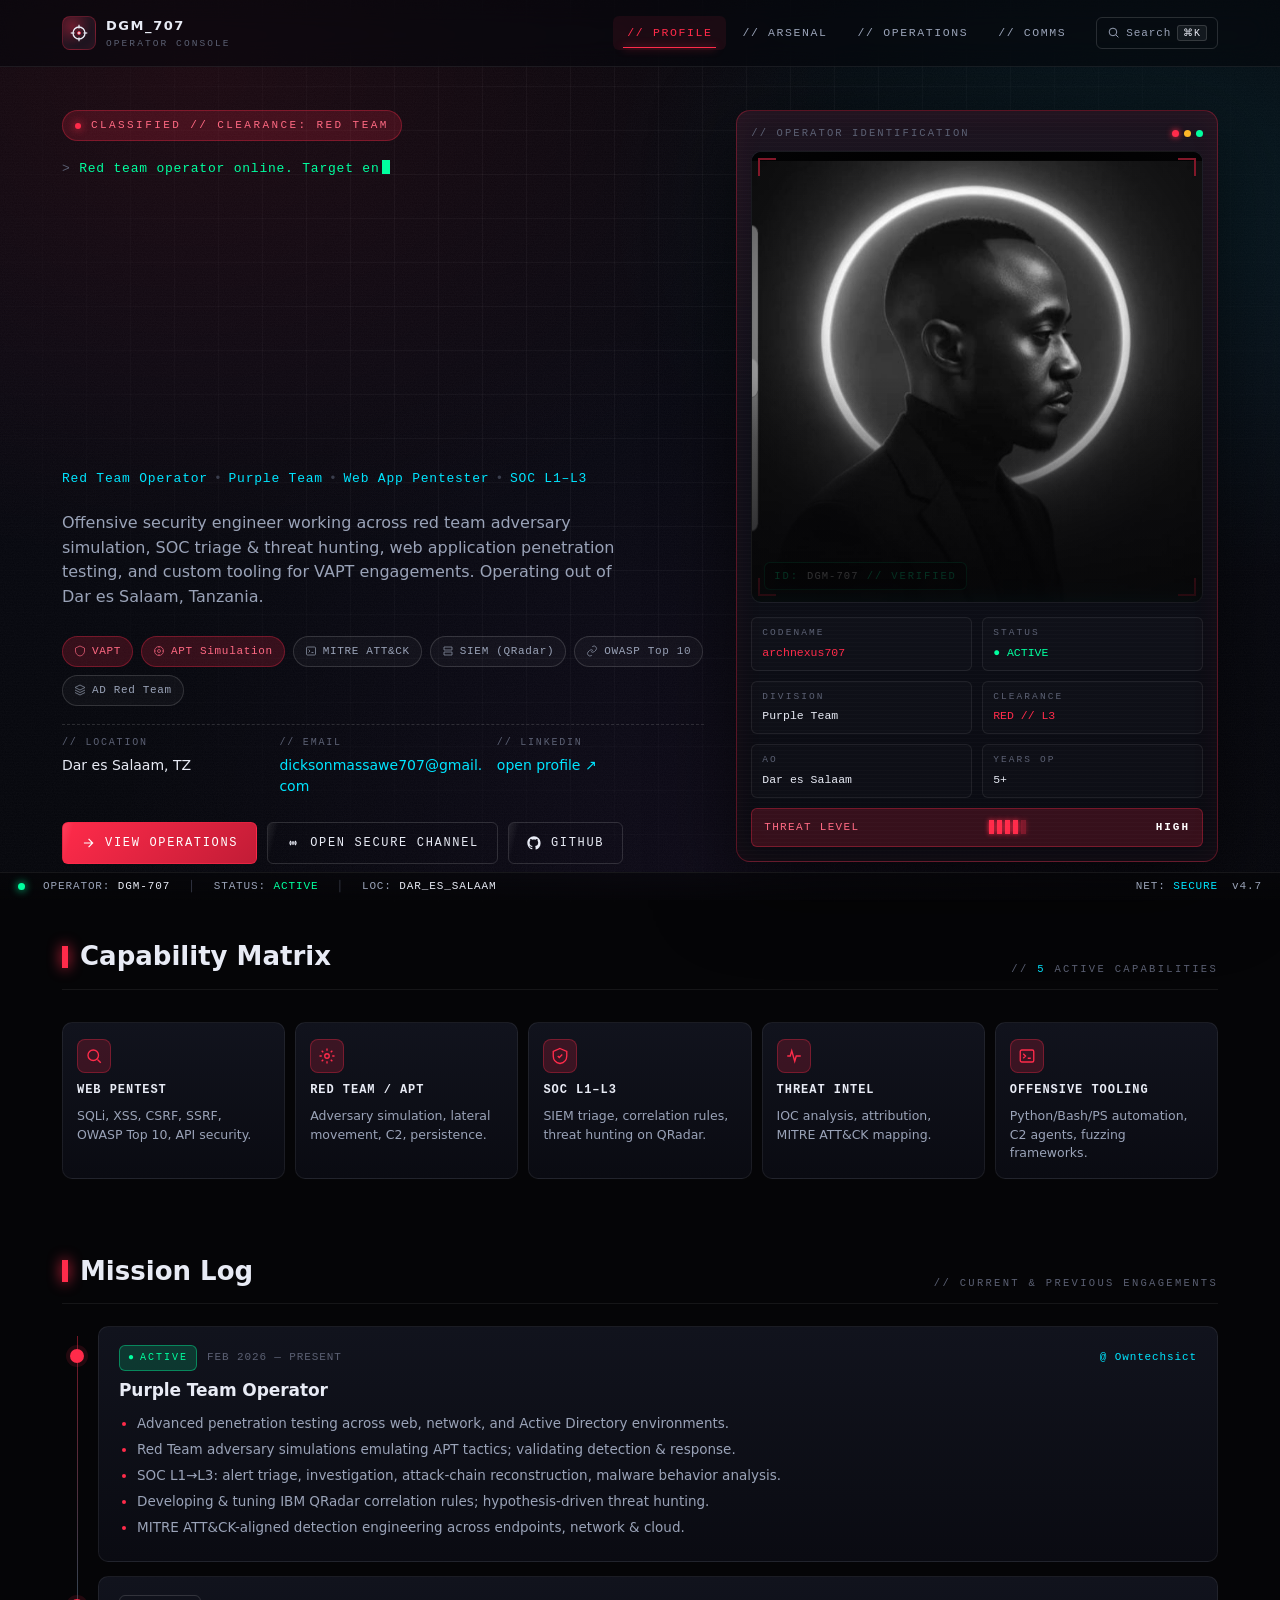
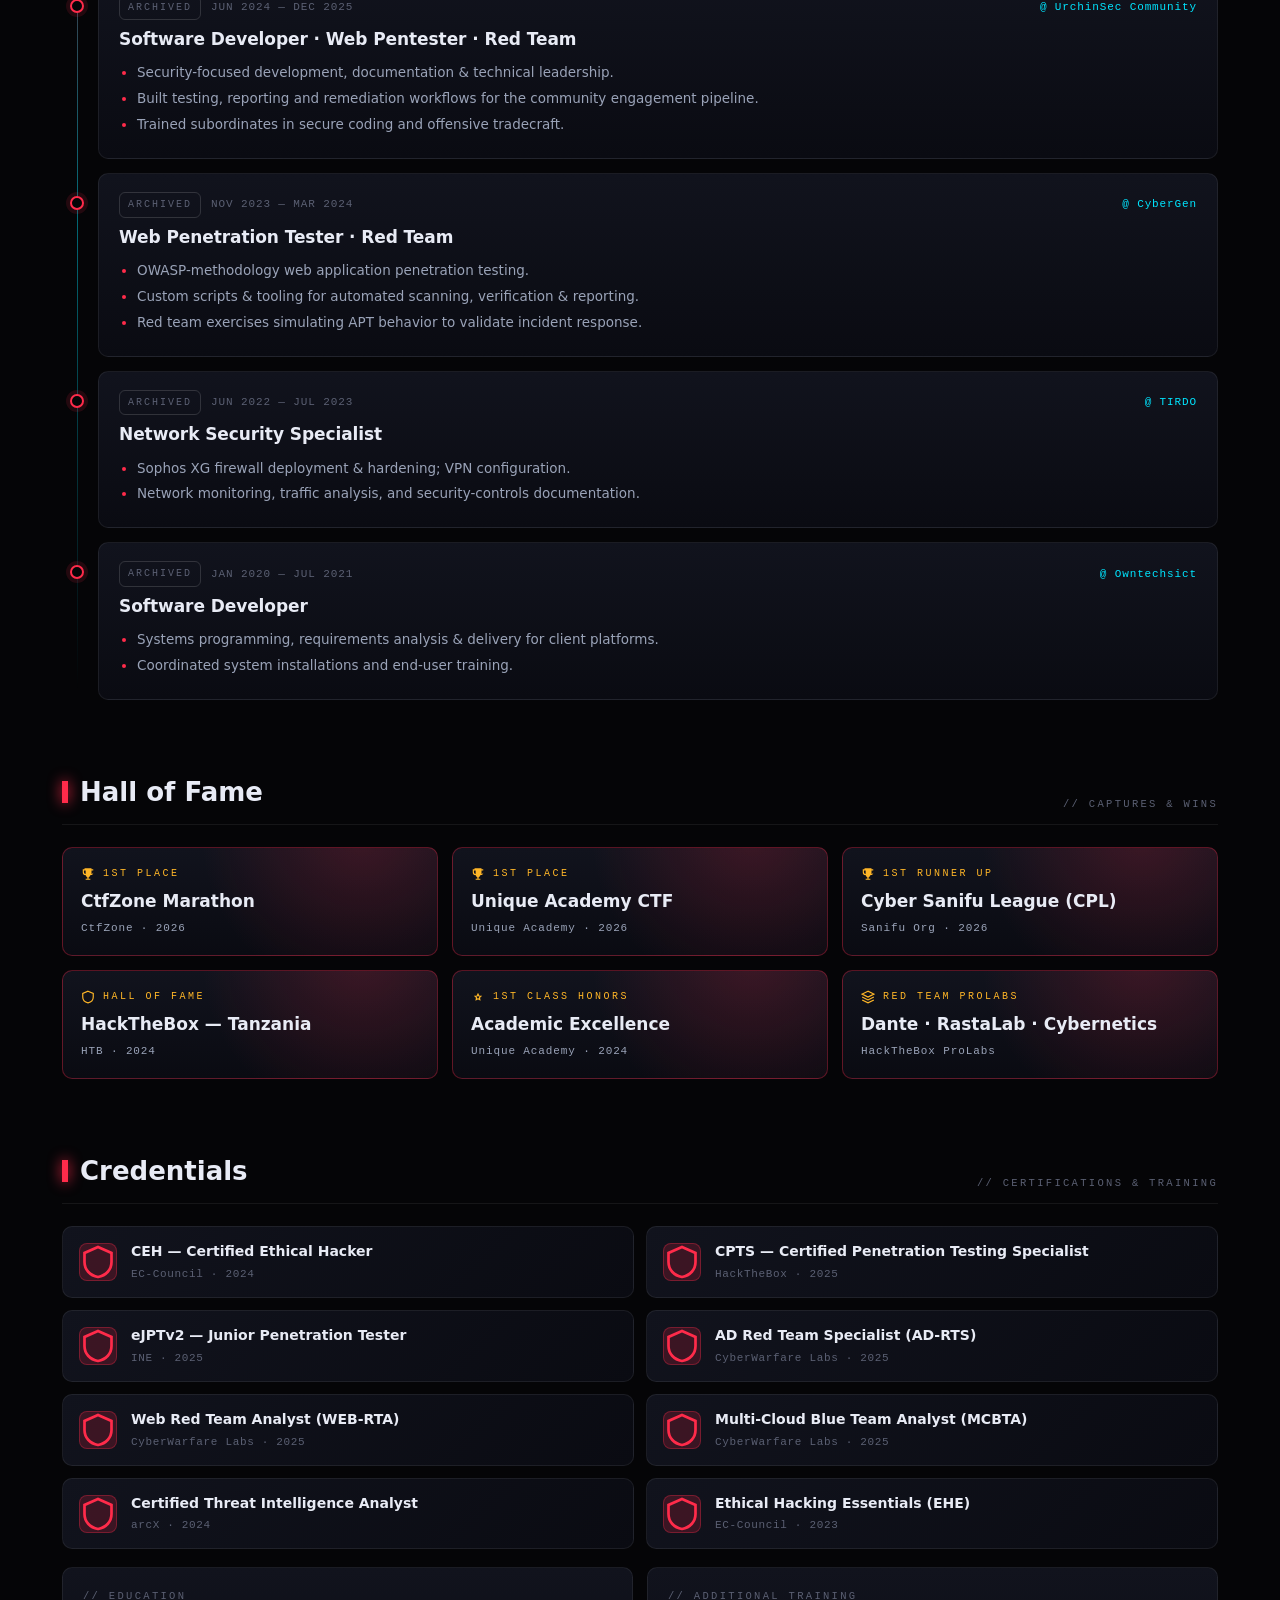
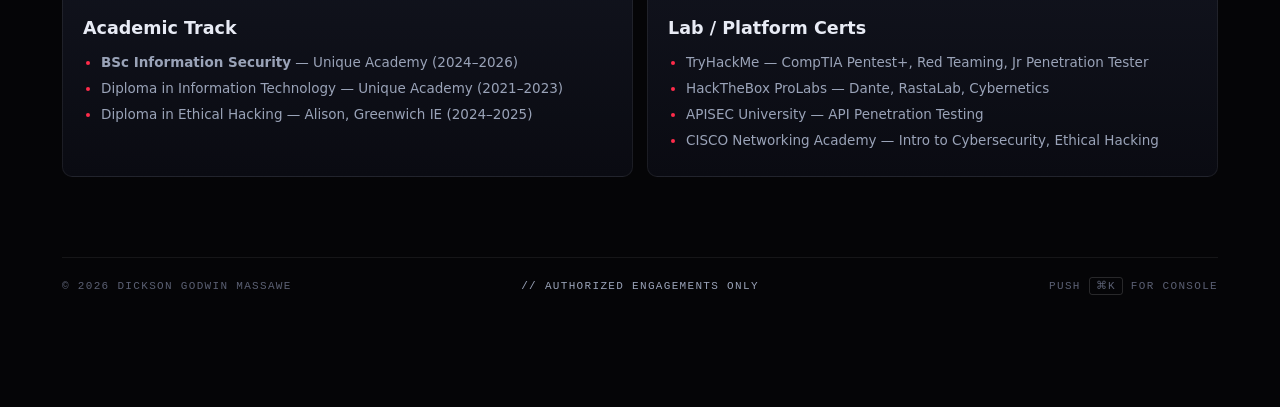
==== commit 7ef9862e: "Update experience to Owntechsict; add CEH & CPTS certs; set BSc dates 2024–2026" ====
--- a/index.html
+++ b/index.html
@@ -253,7 +253,7 @@
           <div class="op__head">
             <span class="op__status active">ACTIVE</span>
             <span class="op__date">FEB 2026 — PRESENT</span>
-            <span class="op__org">@ Simba Cyber</span>
+            <span class="op__org">@ Owntechsict</span>
           </div>
           <h3 class="op__role">Purple Team Operator</h3>
           <ul class="op__bullets">
@@ -392,6 +392,24 @@
             <svg viewBox="0 0 24 24" fill="none" stroke="currentColor" stroke-width="1.8"><path d="M12 2l9 4v6c0 5-3.5 9-9 10-5.5-1-9-5-9-10V6z"/></svg>
           </div>
           <div class="cert__body">
+            <p class="cert__name">CEH — Certified Ethical Hacker</p>
+            <div class="cert__issuer">EC-Council · 2024</div>
+          </div>
+        </div>
+        <div class="cert">
+          <div class="cert__ico">
+            <svg viewBox="0 0 24 24" fill="none" stroke="currentColor" stroke-width="1.8"><path d="M12 2l9 4v6c0 5-3.5 9-9 10-5.5-1-9-5-9-10V6z"/></svg>
+          </div>
+          <div class="cert__body">
+            <p class="cert__name">CPTS — Certified Penetration Testing Specialist</p>
+            <div class="cert__issuer">HackTheBox · 2025</div>
+          </div>
+        </div>
+        <div class="cert">
+          <div class="cert__ico">
+            <svg viewBox="0 0 24 24" fill="none" stroke="currentColor" stroke-width="1.8"><path d="M12 2l9 4v6c0 5-3.5 9-9 10-5.5-1-9-5-9-10V6z"/></svg>
+          </div>
+          <div class="cert__body">
             <p class="cert__name">eJPTv2 — Junior Penetration Tester</p>
             <div class="cert__issuer">INE · 2025</div>
           </div>
@@ -448,7 +466,7 @@
           <div class="section__kicker" style="margin-bottom:10px">// EDUCATION</div>
           <h3 style="margin:0 0 10px;font-family:var(--display)">Academic Track</h3>
           <ul class="op__bullets" style="margin:0">
-            <li><b>BSc Information Security</b> — Unique Academy (ongoing, 2024–)</li>
+            <li><b>BSc Information Security</b> — Unique Academy (2024–2026)</li>
             <li>Diploma in Information Technology — Unique Academy (2021–2023)</li>
             <li>Diploma in Ethical Hacking — Alison, Greenwich IE (2024–2025)</li>
           </ul>
--- a/styles.css
+++ b/styles.css
@@ -1,401 +1,956 @@
+/* ============================================================
+   DGM-707 // OPERATOR CONSOLE
+   Cyberpunk Red Team Portfolio — Dickson Godwin Massawe
+   ============================================================ */
+
+/* --------- Design tokens --------- */
 :root{
-  --bg: #070a12;
-  --bg2:#0b1020;
-  --card: rgba(15, 22, 40, .65);
-  --stroke: rgba(120, 170, 255, .18);
-  --text: #eaf2ff;
-  --muted:#9fb1d6;
-
-  --a:#00ffd5;   /* neon cyan */
-  --b:#7c4dff;   /* violet */
-  --c:#ff2bd6;   /* magenta */
-
-  --r: 18px;
-  --shadow: 0 24px 70px rgba(0,0,0,.55);
-}
-
-*{box-sizing:border-box}
+  /* Surfaces */
+  --bg-0:#050507;
+  --bg-1:#0a0b12;
+  --bg-2:#11131d;
+  --bg-3:#171a27;
+
+  /* Text */
+  --fg-0:#e8ebf5;
+  --fg-1:#9aa3b8;
+  --fg-2:#5b6073;
+  --fg-3:#3a3e4d;
+
+  /* Signal colors — Red Team palette */
+  --red:#ff2b4a;
+  --red-dim:rgba(255,43,74,.18);
+  --cyan:#00e5ff;
+  --cyan-dim:rgba(0,229,255,.16);
+  --amber:#ffb627;
+  --amber-dim:rgba(255,182,39,.16);
+  --green:#00ff9f;
+  --green-dim:rgba(0,255,159,.16);
+  --violet:#a855f7;
+
+  /* Structural */
+  --stroke:rgba(255,255,255,.07);
+  --stroke-2:rgba(255,255,255,.14);
+  --stroke-red:rgba(255,43,74,.32);
+  --stroke-cyan:rgba(0,229,255,.28);
+
+  --shadow-lg:0 24px 80px rgba(0,0,0,.6);
+  --shadow-red:0 0 60px rgba(255,43,74,.18);
+  --shadow-cyan:0 0 60px rgba(0,229,255,.16);
+
+  --r-sm:6px;
+  --r-md:10px;
+  --r-lg:14px;
+
+  --mono:'JetBrains Mono','Fira Code',ui-monospace,monospace;
+  --display:'Chakra Petch','Orbitron',system-ui,sans-serif;
+  --body:'Chakra Petch',system-ui,sans-serif;
+}
+
+/* --------- Reset --------- */
+*,*::before,*::after{box-sizing:border-box}
 html,body{height:100%}
+html{scroll-behavior:smooth}
 body{
   margin:0;
-  color:var(--text);
-  background: radial-gradient(1200px 800px at 20% 10%, rgba(0,255,213,.08), transparent 55%),
-              radial-gradient(1000px 700px at 85% 20%, rgba(255,43,214,.07), transparent 55%),
-              radial-gradient(1000px 700px at 50% 95%, rgba(124,77,255,.08), transparent 60%),
-              linear-gradient(180deg, var(--bg), var(--bg2));
-  font-family: Inter, system-ui, -apple-system, Segoe UI, Roboto, Arial, sans-serif;
+  font-family:var(--body);
+  color:var(--fg-0);
+  background:var(--bg-0);
+  font-size:15px;
+  line-height:1.55;
   overflow-x:hidden;
-}
-
-/* Background FX */
+  -webkit-font-smoothing:antialiased;
+  text-rendering:optimizeLegibility;
+}
+a{color:inherit;text-decoration:none}
+button{font-family:inherit}
+img{max-width:100%;display:block}
+
+/* --------- Ambient backdrop --------- */
+.bg-void{
+  position:fixed;inset:0;z-index:-10;
+  background:
+    radial-gradient(1200px 900px at 15% 8%, rgba(255,43,74,.09), transparent 55%),
+    radial-gradient(1000px 700px at 90% 22%, rgba(0,229,255,.08), transparent 55%),
+    radial-gradient(1000px 900px at 55% 95%, rgba(168,85,247,.05), transparent 60%),
+    linear-gradient(180deg, #05060b, #070810 40%, #05060b);
+}
 .bg-grid{
-  position:fixed; inset:0; z-index:-3; pointer-events:none;
+  position:fixed;inset:-2px;z-index:-9;pointer-events:none;
+  background-image:
+    linear-gradient(rgba(255,255,255,.035) 1px,transparent 1px),
+    linear-gradient(90deg, rgba(255,255,255,.035) 1px,transparent 1px);
+  background-size:44px 44px, 44px 44px;
+  mask-image:radial-gradient(ellipse at 50% 35%, #000 30%, transparent 85%);
+}
+.bg-scan{
+  position:fixed;inset:0;z-index:-8;pointer-events:none;
+  background:repeating-linear-gradient(
+    to bottom,
+    rgba(255,255,255,.015) 0,
+    rgba(255,255,255,.015) 1px,
+    transparent 1px,
+    transparent 3px
+  );
+  opacity:.6;
+  mix-blend-mode:overlay;
+}
+.bg-noise{
+  position:fixed;inset:0;z-index:-7;pointer-events:none;
+  opacity:.04;
+  background-image:url("data:image/svg+xml;utf8,<svg xmlns='http://www.w3.org/2000/svg' width='200' height='200'><filter id='n'><feTurbulence type='fractalNoise' baseFrequency='0.9' numOctaves='2' stitchTiles='stitch'/><feColorMatrix values='0 0 0 0 1 0 0 0 0 1 0 0 0 0 1 0 0 0 0.9 0'/></filter><rect width='100%' height='100%' filter='url(%23n)'/></svg>");
+}
+
+@media (prefers-reduced-motion:reduce){
+  *{animation:none !important;transition:none !important}
+}
+
+/* --------- Boot sequence overlay --------- */
+.boot{
+  position:fixed;inset:0;z-index:200;
+  background:#020305;
+  color:var(--green);
+  font-family:var(--mono);
+  font-size:13px;
+  padding:40px 8vw;
+  overflow:hidden;
+  animation:bootFade .6s ease .1s both;
+}
+.boot.is-done{animation:bootOut .4s ease .1s forwards;pointer-events:none}
+@keyframes bootFade{from{opacity:0}to{opacity:1}}
+@keyframes bootOut{to{opacity:0;visibility:hidden}}
+.boot__line{white-space:pre;opacity:.95}
+.boot__line b{color:var(--cyan);font-weight:400}
+.boot__line span.ok{color:var(--green)}
+.boot__line span.warn{color:var(--amber)}
+.boot__line span.crit{color:var(--red)}
+.boot__cursor{
+  display:inline-block;width:9px;height:14px;vertical-align:-2px;
+  background:var(--green);margin-left:4px;
+  animation:blink 1s steps(2) infinite;
+}
+@keyframes blink{50%{opacity:0}}
+.boot__skip{
+  position:absolute;right:28px;top:28px;
+  font-family:var(--mono);font-size:11px;
+  color:var(--fg-1);letter-spacing:.12em;text-transform:uppercase;
+  padding:6px 10px;
+  border:1px solid var(--stroke-2);
+  background:transparent;cursor:pointer;
+  border-radius:var(--r-sm);
+}
+.boot__skip:hover{color:var(--cyan);border-color:var(--stroke-cyan)}
+
+/* --------- HUD (operator status bar) --------- */
+.hud{
+  position:fixed;left:0;right:0;bottom:0;z-index:40;
+  height:28px;
+  display:flex;align-items:center;gap:18px;
+  padding:0 18px;
+  font-family:var(--mono);
+  font-size:11px;
+  color:var(--fg-1);
+  background:linear-gradient(to top, rgba(5,5,7,.9), rgba(5,5,7,.6));
+  border-top:1px solid var(--stroke);
+  backdrop-filter:blur(8px);
+  letter-spacing:.08em;
+}
+.hud__dot{width:7px;height:7px;border-radius:50%;background:var(--green);box-shadow:0 0 8px var(--green);animation:pulse 1.6s ease-in-out infinite}
+@keyframes pulse{50%{opacity:.45;transform:scale(.85)}}
+.hud__sep{color:var(--fg-3)}
+.hud b{color:var(--fg-0);font-weight:500}
+.hud__right{margin-left:auto;display:flex;gap:14px}
+@media (max-width:720px){.hud{font-size:10px;gap:10px}.hud__mobile-hide{display:none}}
+
+/* --------- Navigation --------- */
+.nav{
+  position:fixed;top:0;left:0;right:0;z-index:60;
+  backdrop-filter:blur(14px);
+  background:rgba(5,6,12,.55);
+  border-bottom:1px solid var(--stroke);
+}
+.nav__inner{
+  max-width:1200px;margin:0 auto;
+  padding:14px 22px;
+  display:flex;align-items:center;gap:16px;
+}
+.brand{display:flex;align-items:center;gap:10px;flex-shrink:0}
+.brand__mark{
+  width:34px;height:34px;border-radius:8px;
+  display:grid;place-items:center;
+  border:1px solid var(--stroke-red);
   background:
-    linear-gradient(to right, rgba(255,255,255,.05) 1px, transparent 1px) 0 0 / 56px 56px,
-    linear-gradient(to bottom, rgba(255,255,255,.04) 1px, transparent 1px) 0 0 / 56px 56px;
-  opacity:.12;
-  transform: translateZ(0);
-  animation: gridShift 12s linear infinite;
-}
-@keyframes gridShift{
-  from{ background-position: 0 0, 0 0; }
-  to{ background-position: 56px 0, 0 56px; }
-}
-@media (prefers-reduced-motion: reduce){
-  .bg-grid{ animation:none; }
-}
-
-.bg-glow{
-  position:fixed; inset:-20%; z-index:-2; pointer-events:none;
-  background:
-    radial-gradient(circle at 20% 20%, rgba(0,255,213,.10), transparent 40%),
-    radial-gradient(circle at 80% 25%, rgba(255,43,214,.10), transparent 40%),
-    radial-gradient(circle at 55% 80%, rgba(124,77,255,.12), transparent 45%);
-  filter: blur(20px);
-  opacity:.8;
-}
-
-a{color:inherit; text-decoration:none}
-.link{color:rgba(234,242,255,.92); border-bottom:1px dashed rgba(0,255,213,.35)}
-.link:hover{border-bottom-color:rgba(255,43,214,.45)}
-
-.container{max-width:1100px; margin:0 auto; padding:92px 18px 40px}
-.muted{color:var(--muted)}
-.small{font-size:13px}
-
-.h1{
-  font-family: Orbitron, Inter, sans-serif;
-  letter-spacing:.8px;
-  margin:10px 0 10px;
-  font-size:44px;
-  line-height:1.08;
-}
-.h2{
-  font-family: Orbitron, Inter, sans-serif;
-  font-size:15px;
-  letter-spacing:1px;
-  text-transform:uppercase;
-  margin:0 0 10px;
-}
-.h3{margin:0 0 8px; font-size:16px}
-
-.lead{color:rgba(159,177,214,.95); margin:0 0 18px; font-size:16px}
-
-/* Nav */
-.nav{
-  position:fixed; top:0; left:0; right:0;
-  z-index:50;
-  background: rgba(7,10,18,.55);
-  border-bottom:1px solid rgba(120,170,255,.14);
-  backdrop-filter: blur(12px);
-}
-.nav__inner{
-  max-width:1100px;
-  margin:0 auto;
-  padding:12px 18px;
-  display:flex;
-  align-items:center;
-  justify-content:space-between;
-  gap:12px;
-}
-.brand{display:flex; align-items:center; gap:10px}
-.brand__mark{
-  width:10px; height:10px; border-radius:999px;
-  background: var(--a);
-  box-shadow: 0 0 24px rgba(0,255,213,.45);
-}
+    radial-gradient(circle at 30% 30%, rgba(255,43,74,.35), transparent 60%),
+    var(--bg-2);
+  box-shadow:inset 0 0 20px rgba(255,43,74,.15);
+  position:relative;
+}
+.brand__mark svg{width:18px;height:18px;stroke:var(--red)}
 .brand__text{
-  font-family: Orbitron, Inter, sans-serif;
-  font-size:12.5px;
-  letter-spacing:1px;
-  opacity:.95;
-}
-.tabs{display:flex; gap:8px; flex-wrap:wrap}
+  font-family:var(--display);
+  font-weight:700;
+  letter-spacing:.12em;
+  font-size:13px;
+  color:var(--fg-0);
+}
+.brand__sub{
+  display:block;font-family:var(--mono);
+  font-size:9.5px;color:var(--fg-2);letter-spacing:.22em;text-transform:uppercase;
+}
+.tabs{display:flex;gap:2px;margin-left:auto}
 .tab{
-  color:var(--muted);
-  padding:8px 10px;
-  border-radius:999px;
-  border:1px solid transparent;
-  transition: transform .14s ease, background .14s ease, border-color .14s ease, color .14s ease;
-}
-.tab:hover{
-  transform: translateY(-1px);
-  background: rgba(255,255,255,.05);
-  border-color: rgba(120,170,255,.16);
-  color:var(--text);
-}
+  position:relative;
+  padding:8px 14px;
+  font-family:var(--mono);font-size:11.5px;
+  letter-spacing:.14em;text-transform:uppercase;
+  color:var(--fg-1);
+  border-radius:var(--r-sm);
+  transition:color .15s,background .15s;
+}
+.tab:hover{color:var(--fg-0);background:rgba(255,255,255,.04)}
 .tab.is-active{
-  background: rgba(0,255,213,.08);
-  border-color: rgba(0,255,213,.28);
-  color: rgba(234,242,255,.98);
-}
-
-.nav__cta{display:flex; gap:10px}
-@media (max-width: 860px){
-  .nav__cta{display:none}
-}
-
-/* Buttons */
-.btn{
-  display:inline-flex; align-items:center; justify-content:center;
-  gap:8px;
-  padding:10px 12px;
-  border-radius:999px;
-  border:1px solid rgba(0,255,213,.24);
-  background: rgba(0,255,213,.08);
-  color: rgba(234,242,255,.98);
-  cursor:pointer;
-  box-shadow: 0 18px 60px rgba(0,255,213,.06);
-  transition: transform .14s ease, box-shadow .2s ease, background .2s ease, border-color .2s ease;
-}
-.btn:hover{
-  transform: translateY(-1px);
-  background: rgba(255,43,214,.08);
-  border-color: rgba(255,43,214,.26);
-  box-shadow: 0 18px 70px rgba(255,43,214,.06);
-}
-.btn--ghost{
-  background: transparent;
-  border-color: rgba(120,170,255,.22);
-  box-shadow: none;
-}
-.btn--ghost:hover{
-  background: rgba(255,255,255,.04);
-  border-color: rgba(0,255,213,.28);
-}
-
-.linkBtn{
-  background: transparent;
-  color: rgba(234,242,255,.95);
-  border: 0;
-  padding: 0;
-  font: inherit;
-  cursor: pointer;
-  border-bottom:1px dashed rgba(0,255,213,.35);
-}
-.linkBtn:hover{border-bottom-color:rgba(255,43,214,.45)}
-
-/* Layout blocks */
+  color:var(--red);
+  background:rgba(255,43,74,.08);
+}
+.tab.is-active::before{
+  content:"";position:absolute;left:10px;right:10px;bottom:2px;height:1px;
+  background:var(--red);box-shadow:0 0 8px var(--red);
+}
+.nav__kbd{
+  display:inline-flex;align-items:center;gap:6px;
+  padding:7px 10px;
+  border:1px solid var(--stroke-2);
+  border-radius:var(--r-sm);
+  font-family:var(--mono);font-size:11px;
+  color:var(--fg-1);letter-spacing:.08em;
+  cursor:pointer;background:transparent;
+  transition:border-color .15s,color .15s;
+}
+.nav__kbd kbd{
+  font-family:var(--mono);font-size:10px;
+  padding:1px 5px;background:rgba(255,255,255,.06);
+  border-radius:3px;border:1px solid var(--stroke-2);
+  color:var(--fg-0);
+}
+.nav__kbd:hover{border-color:var(--stroke-cyan);color:var(--cyan)}
+.nav__burger{display:none}
+@media (max-width:900px){
+  .tabs{display:none;position:absolute;top:100%;left:0;right:0;flex-direction:column;gap:0;background:rgba(5,6,12,.97);border-bottom:1px solid var(--stroke);padding:8px}
+  .tabs.is-open{display:flex}
+  .tab{width:100%}
+  .nav__kbd{display:none}
+  .nav__burger{
+    display:grid;place-items:center;
+    width:36px;height:36px;
+    border:1px solid var(--stroke-2);background:transparent;
+    border-radius:var(--r-sm);cursor:pointer;margin-left:auto;
+  }
+  .nav__burger span{display:block;width:14px;height:2px;background:var(--fg-0);position:relative}
+  .nav__burger span::before,.nav__burger span::after{content:"";position:absolute;left:0;width:14px;height:2px;background:var(--fg-0)}
+  .nav__burger span::before{top:-5px}
+  .nav__burger span::after{top:5px}
+}
+
+/* --------- Containers & page heads --------- */
+.container{
+  max-width:1200px;margin:0 auto;
+  padding:110px 22px 80px;
+}
+.pageHead{
+  display:flex;align-items:flex-end;justify-content:space-between;flex-wrap:wrap;gap:16px;
+  padding-bottom:22px;border-bottom:1px solid var(--stroke);
+  margin-bottom:36px;
+}
+.pageHead__kicker{
+  font-family:var(--mono);font-size:11px;color:var(--red);
+  letter-spacing:.22em;text-transform:uppercase;
+  display:flex;align-items:center;gap:8px;margin-bottom:10px;
+}
+.pageHead__kicker::before{content:"";width:22px;height:1px;background:var(--red)}
+.pageHead h1{margin:0;font-family:var(--display);font-size:clamp(36px,5vw,54px);font-weight:700;letter-spacing:-.01em;line-height:1}
+.pageHead p{color:var(--fg-1);margin:10px 0 0;max-width:640px}
+.pageHead__aside{font-family:var(--mono);font-size:11px;color:var(--fg-2);text-align:right;letter-spacing:.08em}
+.pageHead__aside b{color:var(--cyan);font-weight:500}
+
+/* --------- Hero --------- */
 .hero{
   display:grid;
-  grid-template-columns: 1.1fr .9fr;
-  gap:16px;
+  grid-template-columns:1.2fr .9fr;
+  gap:32px;
   align-items:stretch;
-}
-@media (max-width: 980px){
-  .hero{grid-template-columns:1fr}
-}
-
-.chips{display:flex; flex-wrap:wrap; gap:8px; margin-top:4px}
+  min-height:620px;
+}
+@media (max-width:1000px){.hero{grid-template-columns:1fr;min-height:0}}
+
+.hero__left{display:flex;flex-direction:column;justify-content:center;gap:18px;min-width:0}
+.hero__classify{
+  display:inline-flex;align-items:center;gap:10px;align-self:flex-start;
+  font-family:var(--mono);font-size:11px;letter-spacing:.22em;text-transform:uppercase;
+  padding:6px 12px;border:1px solid var(--stroke-red);background:var(--red-dim);
+  color:#ff6a83;border-radius:999px;
+}
+.hero__classify::before{content:"";width:6px;height:6px;border-radius:50%;background:var(--red);box-shadow:0 0 8px var(--red);animation:pulse 1.6s ease-in-out infinite}
+
+.hero__typed{
+  font-family:var(--mono);font-size:13px;color:var(--green);
+  letter-spacing:.06em;min-height:20px;
+}
+.hero__typed::before{content:">  ";color:var(--fg-2)}
+.hero__typed .caret{display:inline-block;width:8px;height:14px;background:var(--green);vertical-align:-2px;margin-left:2px;animation:blink 1s steps(2) infinite}
+
+.hero__name{
+  font-family:var(--display);
+  font-size:clamp(44px,7.5vw,88px);
+  font-weight:700;line-height:.96;letter-spacing:-.015em;
+  margin:0;
+  background:linear-gradient(180deg, #ffffff 0%, #aeb5cc 100%);
+  -webkit-background-clip:text;background-clip:text;color:transparent;
+  position:relative;cursor:default;
+}
+.hero__name .tk{
+  display:inline-block;position:relative;
+}
+.hero__name::selection,.hero__name *::selection{background:var(--red);color:#fff}
+.hero__name[data-glitch]:hover{animation:glitch .4s steps(2,end)}
+@keyframes glitch{
+  0%,100%{transform:translate(0,0);text-shadow:none}
+  20%{transform:translate(-1px,1px);text-shadow:2px 0 var(--red),-2px 0 var(--cyan)}
+  40%{transform:translate(1px,-1px);text-shadow:-2px 0 var(--red),2px 0 var(--cyan)}
+  60%{transform:translate(-1px,-1px);text-shadow:2px 2px var(--red),-2px -2px var(--cyan)}
+  80%{transform:translate(1px,0);text-shadow:none}
+}
+
+.hero__role{
+  font-family:var(--mono);font-size:13px;
+  color:var(--fg-1);letter-spacing:.06em;
+  display:flex;flex-wrap:wrap;gap:6px;
+}
+.hero__role b{color:var(--cyan);font-weight:500}
+.hero__role .sep{color:var(--fg-3)}
+
+.hero__lead{color:var(--fg-1);font-size:16px;max-width:560px;margin:4px 0 8px}
+
+.hero__chips{display:flex;flex-wrap:wrap;gap:8px}
 .chip{
-  font-size:12px;
-  color:rgba(159,177,214,.95);
-  padding:6px 10px;
-  border-radius:999px;
-  background: rgba(255,255,255,.04);
-  border:1px solid rgba(120,170,255,.16);
-}
-
-.quick{
-  display:grid;
-  grid-template-columns: repeat(3, 1fr);
-  gap:10px;
-  margin:14px 0 16px;
-}
-@media (max-width: 700px){
-  .quick{grid-template-columns:1fr}
-}
-.quick__item{
-  border:1px solid rgba(120,170,255,.16);
-  background: rgba(15,22,40,.50);
-  border-radius: 14px;
-  padding:10px;
-}
-.k{color:var(--muted); font-size:12px}
-.v{margin-top:6px; font-size:13px}
-
-.hero__actions{display:flex; gap:10px; flex-wrap:wrap}
-
-.note{
-  display:flex; align-items:center; gap:10px;
-  color:rgba(159,177,214,.92);
-  font-size:12px;
-  margin-top:14px;
-}
-.dot{
-  width:8px; height:8px; border-radius:999px;
-  background: var(--a);
-  box-shadow: 0 0 18px rgba(0,255,213,.35);
-}
-
-/* Panel */
-.panel{
-  border-radius: var(--r);
-  border:1px solid rgba(120,170,255,.18);
-  background: linear-gradient(180deg, rgba(255,255,255,.05), rgba(255,255,255,.02));
-  box-shadow: var(--shadow);
+  font-family:var(--mono);font-size:11px;
+  padding:6px 11px;border-radius:999px;
+  background:rgba(255,255,255,.03);
+  border:1px solid var(--stroke-2);
+  color:var(--fg-1);
+  letter-spacing:.06em;
+  display:inline-flex;align-items:center;gap:6px;
+  transition:border-color .15s,color .15s,background .15s;
+}
+.chip:hover{border-color:var(--stroke-cyan);color:var(--cyan);background:var(--cyan-dim)}
+.chip svg{width:12px;height:12px;opacity:.8}
+.chip--red{border-color:var(--stroke-red);color:#ff6a83;background:var(--red-dim)}
+.chip--red:hover{border-color:var(--red);color:#ffa0b0}
+
+.hero__meta{
+  display:grid;grid-template-columns:repeat(3,1fr);gap:10px;
+  padding-top:10px;border-top:1px dashed var(--stroke-2);
+}
+@media (max-width:720px){.hero__meta{grid-template-columns:1fr}}
+.hero__meta .k{
+  font-family:var(--mono);font-size:10px;letter-spacing:.18em;
+  text-transform:uppercase;color:var(--fg-2);margin-bottom:4px;
+}
+.hero__meta .v{font-size:14px;color:var(--fg-0);word-break:break-word}
+.hero__meta .v a,.hero__meta .v button{color:var(--cyan);background:transparent;border:0;padding:0;font:inherit;cursor:pointer;text-align:left}
+.hero__meta .v a:hover,.hero__meta .v button:hover{color:var(--red)}
+
+.hero__cta{display:flex;gap:10px;flex-wrap:wrap;margin-top:6px}
+
+/* --------- Hero right: Operator ID card --------- */
+.idcard{
+  position:relative;
+  border:1px solid var(--stroke-red);
+  border-radius:var(--r-lg);
+  background:
+    linear-gradient(180deg, rgba(255,43,74,.05), transparent 40%),
+    linear-gradient(180deg, var(--bg-2), var(--bg-1));
+  padding:14px;
+  box-shadow:var(--shadow-lg),inset 0 0 30px rgba(255,43,74,.06);
   overflow:hidden;
-}
-.panel__top{
-  display:flex; align-items:center; gap:8px;
-  padding:10px 12px;
-  border-bottom:1px solid rgba(120,170,255,.14);
-  background: rgba(0,0,0,.22);
-}
-.led{width:10px;height:10px;border-radius:999px}
-.led.red{background:#ff5f56}
-.led.amber{background:#ffbd2e}
-.led.green{background:#27c93f}
-.panel__title{margin-left:auto; color:var(--muted); font-size:12px; letter-spacing:1px}
-.panel__body{padding:14px}
-.stat{padding:10px 0; border-bottom:1px solid rgba(120,170,255,.10)}
-.stat:last-child{border-bottom:0}
-.stat__n{font-weight:700}
-.stat__d{color:rgba(159,177,214,.95); font-size:13px; margin-top:4px}
-
-/* Sections */
-.section{margin-top:28px}
-.section__head{display:flex; align-items:flex-end; justify-content:space-between; gap:12px; margin-bottom:10px}
-@media (max-width: 740px){
-  .section__head{flex-direction:column; align-items:flex-start}
-}
-
-.grid2{display:grid; grid-template-columns:1fr 1fr; gap:12px}
-.grid3{display:grid; grid-template-columns:repeat(3, 1fr); gap:12px}
-@media (max-width: 980px){
-  .grid2,.grid3{grid-template-columns:1fr}
-}
-
-.card, .tcard{
-  border-radius: var(--r);
-  border:1px solid rgba(120,170,255,.16);
-  background: rgba(15,22,40,.55);
-  box-shadow: var(--shadow);
-  padding:14px;
-  position:relative;
+  min-height:540px;
+  display:flex;flex-direction:column;
+}
+.idcard::before{
+  content:"";position:absolute;inset:0;pointer-events:none;
+  background:repeating-linear-gradient(to bottom, transparent 0 3px, rgba(255,255,255,.015) 3px 4px);
+}
+.idcard__top{
+  display:flex;align-items:center;justify-content:space-between;
+  font-family:var(--mono);font-size:10.5px;letter-spacing:.2em;text-transform:uppercase;
+  color:var(--fg-2);margin-bottom:10px;
+}
+.idcard__top b{color:var(--red)}
+.idcard__dots{display:flex;gap:5px}
+.idcard__dots i{width:7px;height:7px;border-radius:50%;background:var(--fg-3);display:block}
+.idcard__dots i:first-child{background:var(--red);box-shadow:0 0 6px var(--red)}
+.idcard__dots i:nth-child(2){background:var(--amber)}
+.idcard__dots i:last-child{background:var(--green)}
+
+.idcard__photo{
+  position:relative;
+  aspect-ratio:1/1;
+  border-radius:var(--r-md);
   overflow:hidden;
-}
-.hover::before{
-  content:"";
-  position:absolute;
-  inset:-2px;
-  background: radial-gradient(520px 220px at var(--mx, 30%) var(--my, 30%),
-    rgba(0,255,213,.16), transparent 60%);
-  opacity:0;
-  transition: opacity .18s ease;
+  background:linear-gradient(135deg,#0d0e18,#050507);
+  border:1px solid var(--stroke);
+}
+.idcard__photo img{
+  width:100%;height:100%;object-fit:cover;object-position:center 15%;
+  filter:contrast(1.08) saturate(.85);
+}
+.idcard__photo::after{
+  content:"";position:absolute;inset:0;
+  background:
+    linear-gradient(180deg,transparent 0,transparent 50%,rgba(5,5,7,.75) 100%),
+    radial-gradient(circle at 50% 38%, transparent 38%, rgba(5,5,7,.5) 70%);
   pointer-events:none;
 }
-.hover:hover::before{opacity:1}
-
-.timeline{display:grid; gap:12px}
-.tmeta{display:flex; gap:8px; flex-wrap:wrap; margin-bottom:10px}
-.pill{
-  font-size:12px;
-  padding:6px 10px;
-  border-radius:999px;
-  border:1px solid rgba(0,255,213,.20);
-  background: rgba(0,255,213,.06);
-}
-.pill--soft{
-  border-color: rgba(120,170,255,.18);
-  background: rgba(255,255,255,.04);
-  color: rgba(159,177,214,.95);
-}
-
-.bullets{margin:10px 0 0; padding-left:18px; color:rgba(234,242,255,.92)}
-.bullets li{margin:6px 0; color:rgba(159,177,214,.95)}
-
-/* Tools */
-.toolGrid{
-  display:grid;
-  grid-template-columns: repeat(5, 1fr);
-  gap:10px;
-}
-@media (max-width: 980px){
-  .toolGrid{grid-template-columns: repeat(2, 1fr)}
-}
+.idcard__scan{
+  position:absolute;left:0;right:0;height:60px;
+  background:linear-gradient(180deg, transparent, rgba(0,229,255,.18) 50%, transparent);
+  box-shadow:0 0 20px rgba(0,229,255,.35);
+  animation:scan 4.5s ease-in-out infinite;pointer-events:none;
+  mix-blend-mode:screen;
+}
+@keyframes scan{
+  0%,100%{top:-60px;opacity:0}
+  10%{opacity:1}
+  50%{top:100%;opacity:.8}
+  55%{opacity:0}
+}
+.idcard__corners i{
+  position:absolute;width:18px;height:18px;pointer-events:none;
+  border:2px solid var(--red);
+}
+.idcard__corners i:nth-child(1){top:6px;left:6px;border-right:0;border-bottom:0}
+.idcard__corners i:nth-child(2){top:6px;right:6px;border-left:0;border-bottom:0}
+.idcard__corners i:nth-child(3){bottom:6px;left:6px;border-right:0;border-top:0}
+.idcard__corners i:nth-child(4){bottom:6px;right:6px;border-left:0;border-top:0}
+
+.idcard__badge{
+  position:absolute;left:12px;bottom:12px;
+  font-family:var(--mono);font-size:10.5px;letter-spacing:.18em;
+  padding:5px 9px;border-radius:var(--r-sm);
+  background:rgba(0,0,0,.6);backdrop-filter:blur(6px);
+  color:var(--green);border:1px solid rgba(0,255,159,.4);
+}
+.idcard__badge b{color:#fff;font-weight:500;letter-spacing:.1em}
+
+.idcard__info{
+  margin-top:14px;display:grid;grid-template-columns:1fr 1fr;gap:10px;
+  font-family:var(--mono);font-size:11.5px;
+}
+.idcard__info > div{padding:8px 10px;border:1px solid var(--stroke);border-radius:var(--r-sm);background:rgba(255,255,255,.015)}
+.idcard__info .k{font-size:9.5px;letter-spacing:.22em;text-transform:uppercase;color:var(--fg-2);margin-bottom:3px}
+.idcard__info .v{color:var(--fg-0)}
+.idcard__info .v.red{color:var(--red)}
+.idcard__info .v.green{color:var(--green)}
+
+.idcard__threat{
+  margin-top:10px;padding:10px 12px;
+  border:1px solid var(--stroke-red);border-radius:var(--r-sm);
+  background:var(--red-dim);
+  font-family:var(--mono);font-size:11px;color:#ff6a83;letter-spacing:.12em;
+  display:flex;align-items:center;justify-content:space-between;gap:10px;
+}
+.idcard__threat b{color:#fff;letter-spacing:.18em}
+.idcard__bars{display:flex;gap:3px}
+.idcard__bars span{width:5px;height:14px;background:var(--red);box-shadow:0 0 5px var(--red);opacity:.35}
+.idcard__bars span.on{opacity:1}
+
+/* --------- Buttons --------- */
+.btn{
+  display:inline-flex;align-items:center;gap:10px;
+  padding:11px 18px;
+  font-family:var(--mono);font-size:12px;letter-spacing:.14em;text-transform:uppercase;
+  color:#fff;
+  background:linear-gradient(135deg, var(--red), #c21c36);
+  border:1px solid rgba(255,43,74,.5);
+  border-radius:var(--r-sm);
+  cursor:pointer;
+  position:relative;overflow:hidden;
+  transition:transform .15s, box-shadow .2s, background .2s;
+  box-shadow:0 0 0 0 transparent;
+}
+.btn:hover{transform:translateY(-1px);box-shadow:0 10px 40px rgba(255,43,74,.35), inset 0 0 20px rgba(255,255,255,.08)}
+.btn::after{
+  content:"";position:absolute;top:0;bottom:0;width:60px;
+  background:linear-gradient(90deg,transparent,rgba(255,255,255,.25),transparent);
+  transform:translateX(-120%) skewX(-15deg);
+  transition:transform .6s;
+}
+.btn:hover::after{transform:translateX(300%) skewX(-15deg)}
+.btn svg{width:14px;height:14px}
+
+.btn--ghost{
+  background:transparent;
+  color:var(--fg-0);
+  border:1px solid var(--stroke-2);
+  box-shadow:none;
+}
+.btn--ghost:hover{border-color:var(--stroke-cyan);color:var(--cyan);box-shadow:0 0 30px rgba(0,229,255,.15)}
+
+.btn--cyan{
+  background:linear-gradient(135deg, var(--cyan), #0098b3);
+  border-color:rgba(0,229,255,.4);color:#021019;
+}
+.btn--cyan:hover{box-shadow:0 10px 40px rgba(0,229,255,.3)}
+
+/* --------- Sections --------- */
+.section{margin-top:72px}
+.section__head{
+  display:flex;align-items:flex-end;justify-content:space-between;flex-wrap:wrap;gap:10px;
+  margin-bottom:22px;
+  border-bottom:1px solid var(--stroke);padding-bottom:12px;
+}
+.section__title{
+  font-family:var(--display);font-size:26px;font-weight:700;margin:0;
+  display:flex;align-items:center;gap:12px;
+}
+.section__title::before{
+  content:"";display:inline-block;width:6px;height:22px;
+  background:var(--red);box-shadow:0 0 14px var(--red);
+}
+.section__kicker{
+  font-family:var(--mono);font-size:10.5px;letter-spacing:.22em;text-transform:uppercase;
+  color:var(--fg-2);
+}
+.section__kicker b{color:var(--cyan);font-weight:500}
+
+/* --------- Threat matrix / capability strip --------- */
+.matrix{
+  display:grid;grid-template-columns:repeat(5,1fr);gap:10px;
+  margin-top:32px;
+}
+@media (max-width:900px){.matrix{grid-template-columns:repeat(2,1fr)}}
+.matrix__cell{
+  position:relative;
+  padding:16px 14px;
+  border:1px solid var(--stroke);
+  background:linear-gradient(180deg,var(--bg-2),var(--bg-1));
+  border-radius:var(--r-md);
+  display:flex;flex-direction:column;gap:8px;
+  transition:border-color .2s, transform .2s;
+  overflow:hidden;
+}
+.matrix__cell::before{
+  content:"";position:absolute;top:0;left:0;right:0;height:2px;
+  background:linear-gradient(90deg,var(--red),transparent);
+  transform:scaleX(0);transform-origin:left;
+  transition:transform .3s;
+}
+.matrix__cell:hover{border-color:var(--stroke-red);transform:translateY(-2px)}
+.matrix__cell:hover::before{transform:scaleX(1)}
+.matrix__icon{
+  width:34px;height:34px;border-radius:8px;
+  background:var(--red-dim);color:var(--red);
+  display:grid;place-items:center;
+  border:1px solid var(--stroke-red);
+}
+.matrix__icon svg{width:18px;height:18px}
+.matrix__name{font-family:var(--mono);font-size:12px;color:var(--fg-0);letter-spacing:.08em;text-transform:uppercase;font-weight:600}
+.matrix__desc{font-size:12.5px;color:var(--fg-1);line-height:1.45}
+
+/* --------- Operations timeline --------- */
+.ops{display:flex;flex-direction:column;gap:14px;position:relative}
+.ops::before{
+  content:"";position:absolute;left:15px;top:10px;bottom:10px;width:1px;
+  background:linear-gradient(to bottom, var(--red), var(--cyan), transparent);
+  opacity:.45;
+}
+.op{
+  position:relative;
+  margin-left:36px;
+  border:1px solid var(--stroke);
+  background:linear-gradient(180deg, var(--bg-2), var(--bg-1));
+  border-radius:var(--r-md);
+  padding:18px 20px;
+  transition:border-color .2s, transform .2s;
+}
+.op::before{
+  content:"";position:absolute;left:-29px;top:22px;width:14px;height:14px;
+  border-radius:50%;background:var(--bg-0);border:2px solid var(--red);
+  box-shadow:0 0 0 4px rgba(255,43,74,.12);
+}
+.op.is-active::before{background:var(--red);animation:pulse 1.6s ease-in-out infinite}
+.op:hover{border-color:var(--stroke-red);transform:translateX(2px)}
+.op__head{display:flex;align-items:center;flex-wrap:wrap;gap:10px;margin-bottom:6px}
+.op__status{
+  font-family:var(--mono);font-size:10px;letter-spacing:.2em;text-transform:uppercase;
+  padding:4px 8px;border-radius:var(--r-sm);
+  border:1px solid var(--stroke-2);color:var(--fg-1);
+}
+.op__status.active{color:var(--green);border-color:rgba(0,255,159,.4);background:var(--green-dim)}
+.op__status.active::before{content:"●";margin-right:4px;animation:pulse 1.6s ease-in-out infinite;display:inline-block}
+.op__status.archived{color:var(--fg-2)}
+.op__status.classified{color:var(--red);border-color:var(--stroke-red);background:var(--red-dim)}
+.op__date{font-family:var(--mono);font-size:11px;color:var(--fg-2);letter-spacing:.08em}
+.op__org{font-family:var(--mono);font-size:11px;color:var(--cyan);letter-spacing:.08em;margin-left:auto}
+.op__role{font-family:var(--display);font-size:17px;font-weight:700;margin:6px 0 10px;letter-spacing:-.005em}
+.op__bullets{margin:0;padding-left:18px;color:var(--fg-1);font-size:13.5px}
+.op__bullets li{margin:5px 0}
+.op__bullets li::marker{color:var(--red)}
+
+/* --------- Generic card --------- */
+.card{
+  position:relative;
+  padding:20px;
+  border:1px solid var(--stroke);
+  background:linear-gradient(180deg, var(--bg-2), var(--bg-1));
+  border-radius:var(--r-md);
+  transition:border-color .2s, transform .2s;
+  overflow:hidden;
+}
+.card:hover{border-color:var(--stroke-cyan);transform:translateY(-2px)}
+.card::after{
+  content:"";position:absolute;top:0;right:0;width:60px;height:60px;pointer-events:none;
+  background:linear-gradient(225deg, var(--cyan-dim), transparent 70%);
+  opacity:0;transition:opacity .3s;
+}
+.card:hover::after{opacity:1}
+
+.grid2{display:grid;grid-template-columns:1fr 1fr;gap:14px}
+.grid3{display:grid;grid-template-columns:repeat(3,1fr);gap:14px}
+@media (max-width:900px){.grid2,.grid3{grid-template-columns:1fr}}
+@media (max-width:900px){.grid3{grid-template-columns:1fr 1fr}}
+
+/* --------- Skills page: operator modules --------- */
+.module{
+  position:relative;
+  padding:22px;
+  border:1px solid var(--stroke);
+  background:linear-gradient(180deg, var(--bg-2), var(--bg-1));
+  border-radius:var(--r-md);
+}
+.module__head{
+  display:flex;align-items:center;gap:12px;margin-bottom:18px;
+  padding-bottom:12px;border-bottom:1px dashed var(--stroke-2);
+}
+.module__ico{
+  width:38px;height:38px;border-radius:8px;
+  display:grid;place-items:center;
+  border:1px solid var(--stroke-red);background:var(--red-dim);color:var(--red);
+}
+.module--cyan .module__ico{border-color:var(--stroke-cyan);background:var(--cyan-dim);color:var(--cyan)}
+.module--green .module__ico{border-color:rgba(0,255,159,.35);background:var(--green-dim);color:var(--green)}
+.module__name{font-family:var(--display);font-size:18px;font-weight:700;margin:0}
+.module__tag{font-family:var(--mono);font-size:10.5px;color:var(--fg-2);letter-spacing:.2em;text-transform:uppercase}
+.bar{
+  margin:12px 0;
+}
+.bar__label{
+  display:flex;justify-content:space-between;align-items:baseline;
+  font-family:var(--mono);font-size:12px;margin-bottom:6px;color:var(--fg-0);
+}
+.bar__label b{color:var(--red);font-weight:500;letter-spacing:.06em}
+.module--cyan .bar__label b{color:var(--cyan)}
+.module--green .bar__label b{color:var(--green)}
+.bar__track{
+  position:relative;height:6px;border-radius:99px;
+  background:rgba(255,255,255,.04);overflow:hidden;
+  border:1px solid var(--stroke);
+}
+.bar__fill{
+  position:absolute;inset:0 100% 0 0;
+  background:linear-gradient(90deg, var(--red), #ff5a73);
+  border-radius:99px;
+  box-shadow:0 0 10px rgba(255,43,74,.5);
+  transition:right 1.2s cubic-bezier(.2,.8,.25,1);
+}
+.module--cyan .bar__fill{background:linear-gradient(90deg,var(--cyan),#66f0ff);box-shadow:0 0 10px rgba(0,229,255,.5)}
+.module--green .bar__fill{background:linear-gradient(90deg,var(--green),#80ffce);box-shadow:0 0 10px rgba(0,255,159,.5)}
+
+.tool-grid{
+  display:grid;grid-template-columns:repeat(5,1fr);gap:10px;margin-top:28px;
+}
+@media (max-width:900px){.tool-grid{grid-template-columns:repeat(3,1fr)}}
+@media (max-width:560px){.tool-grid{grid-template-columns:repeat(2,1fr)}}
 .tool{
-  border-radius: 14px;
-  border:1px solid rgba(120,170,255,.14);
-  background: rgba(255,255,255,.03);
-  padding:12px;
-  color:rgba(234,242,255,.92);
-}
-
-/* Projects page */
-.pageHead{margin-top:10px; margin-bottom:10px}
+  position:relative;
+  padding:14px 12px;
+  border:1px solid var(--stroke);
+  background:var(--bg-2);
+  border-radius:var(--r-sm);
+  text-align:center;
+  font-family:var(--mono);font-size:12px;
+  color:var(--fg-0);letter-spacing:.06em;
+  transition:border-color .15s, background .15s, color .15s, transform .15s;
+  cursor:default;
+}
+.tool::before{
+  content:attr(data-cat);position:absolute;top:-7px;left:10px;
+  font-family:var(--mono);font-size:9px;letter-spacing:.2em;text-transform:uppercase;
+  padding:1px 6px;background:var(--bg-0);color:var(--fg-2);
+  border:1px solid var(--stroke);border-radius:3px;
+}
+.tool:hover{border-color:var(--stroke-red);color:var(--red);transform:translateY(-1px)}
+
+/* --------- Projects page --------- */
 .filters{
-  display:flex; gap:10px; flex-wrap:wrap;
-  margin:12px 0;
-}
-.input, .select{
-  border-radius: 14px;
-  border:1px solid rgba(120,170,255,.18);
-  background: rgba(15,22,40,.55);
-  color: rgba(234,242,255,.95);
-  padding:10px 12px;
-  outline:none;
-}
-.input{flex: 1; min-width: 240px}
-.select{min-width: 190px}
-
-.repoCard{
-  display:flex;
-  flex-direction:column;
-  gap:10px;
-  padding:14px;
-  border-radius: var(--r);
-  border:1px solid rgba(120,170,255,.16);
-  background: rgba(15,22,40,.55);
-  box-shadow: var(--shadow);
-  position:relative;
+  display:flex;gap:10px;flex-wrap:wrap;margin-bottom:18px;
+}
+.input,.select{
+  font-family:var(--mono);font-size:12.5px;
+  padding:10px 14px;
+  background:var(--bg-2);border:1px solid var(--stroke-2);
+  border-radius:var(--r-sm);color:var(--fg-0);outline:none;
+  transition:border-color .15s, box-shadow .15s;
+}
+.input{flex:1;min-width:240px}
+.select{min-width:200px}
+.input::placeholder{color:var(--fg-2)}
+.input:focus,.select:focus{border-color:var(--stroke-cyan);box-shadow:0 0 0 3px var(--cyan-dim)}
+
+.repo{
+  position:relative;
+  display:flex;flex-direction:column;gap:10px;
+  padding:18px;
+  border:1px solid var(--stroke);
+  background:linear-gradient(180deg, var(--bg-2), var(--bg-1));
+  border-radius:var(--r-md);
+  transition:border-color .2s, transform .2s;
   overflow:hidden;
 }
-.repoTop{display:flex; align-items:center; justify-content:space-between; gap:10px}
-.repoName{font-weight:800; letter-spacing:.2px}
-.repoDesc{color:rgba(159,177,214,.95); font-size:13px; min-height: 38px}
-.repoMeta{display:flex; gap:8px; flex-wrap:wrap}
+.repo::before{
+  content:"";position:absolute;top:0;left:0;bottom:0;width:3px;
+  background:var(--red);transform:scaleY(0);transform-origin:top;
+  transition:transform .3s;
+}
+.repo:hover{border-color:var(--stroke-red);transform:translateY(-2px)}
+.repo:hover::before{transform:scaleY(1)}
+.repo__top{display:flex;align-items:center;justify-content:space-between;gap:10px}
+.repo__name{font-family:var(--display);font-weight:700;letter-spacing:.02em;font-size:16px}
+.repo__desc{font-size:13px;color:var(--fg-1);min-height:36px;line-height:1.5}
+.repo__meta{display:flex;gap:8px;flex-wrap:wrap;margin-top:auto;padding-top:8px;border-top:1px dashed var(--stroke-2)}
 .badge{
-  font-size:12px;
-  padding:6px 10px;
-  border-radius:999px;
-  border:1px solid rgba(255,255,255,.10);
-  background: rgba(255,255,255,.03);
-  color:rgba(234,242,255,.9);
-}
-
-/* Contact */
-.contactRow{
-  display:flex;
+  font-family:var(--mono);font-size:10.5px;letter-spacing:.12em;
+  padding:3px 8px;border-radius:999px;
+  background:rgba(255,255,255,.03);border:1px solid var(--stroke-2);
+  color:var(--fg-1);
+}
+.badge--red{background:var(--red-dim);border-color:var(--stroke-red);color:#ff6a83}
+.badge--cyan{background:var(--cyan-dim);border-color:var(--stroke-cyan);color:var(--cyan)}
+.badge--green{background:var(--green-dim);border-color:rgba(0,255,159,.3);color:var(--green)}
+.badge--amber{background:var(--amber-dim);border-color:rgba(255,182,39,.3);color:var(--amber)}
+.repo__featured-tag{
+  position:absolute;top:10px;right:10px;
+  font-family:var(--mono);font-size:9.5px;letter-spacing:.2em;
+  padding:3px 7px;border-radius:3px;
+  background:var(--red);color:#fff;
+}
+
+.repo-status{
+  margin-top:18px;
+  font-family:var(--mono);font-size:11.5px;color:var(--fg-2);
+  letter-spacing:.08em;
+}
+.repo-status b{color:var(--cyan);font-weight:500}
+
+/* --------- Certifications / trophies --------- */
+.certs{
+  display:grid;grid-template-columns:repeat(2,1fr);gap:12px;
+}
+@media (max-width:760px){.certs{grid-template-columns:1fr}}
+.cert{
+  display:flex;align-items:center;gap:14px;
+  padding:14px 16px;
+  border:1px solid var(--stroke);
+  background:linear-gradient(135deg, var(--bg-2), var(--bg-1));
+  border-radius:var(--r-md);
+  transition:border-color .15s, transform .15s;
+}
+.cert:hover{border-color:var(--stroke-cyan);transform:translateY(-1px)}
+.cert__ico{
+  width:38px;height:38px;border-radius:8px;flex-shrink:0;
+  display:grid;place-items:center;
+  border:1px solid var(--stroke-red);background:var(--red-dim);color:var(--red);
+}
+.cert__body{min-width:0}
+.cert__name{font-size:14px;color:var(--fg-0);font-weight:600;margin:0}
+.cert__issuer{font-family:var(--mono);font-size:11px;color:var(--fg-2);letter-spacing:.06em;margin-top:3px}
+
+.trophies{display:grid;grid-template-columns:repeat(3,1fr);gap:14px}
+@media (max-width:900px){.trophies{grid-template-columns:1fr 1fr}}
+@media (max-width:560px){.trophies{grid-template-columns:1fr}}
+.trophy{
+  position:relative;
+  padding:18px;
+  border:1px solid var(--stroke-red);
+  background:
+    radial-gradient(circle at 80% -10%, rgba(255,43,74,.18), transparent 50%),
+    linear-gradient(180deg, var(--bg-2), var(--bg-1));
+  border-radius:var(--r-md);
+  overflow:hidden;
+  transition:transform .2s;
+}
+.trophy::before{
+  content:"";position:absolute;inset:-1px;border-radius:inherit;pointer-events:none;
+  background:linear-gradient(135deg, rgba(255,43,74,.4), transparent 50%);
+  mask:linear-gradient(#000 0 0) content-box, linear-gradient(#000 0 0);
+  -webkit-mask-composite:xor;mask-composite:exclude;
+  padding:1px;opacity:.6;
+}
+.trophy:hover{transform:translateY(-3px)}
+.trophy__rank{
+  font-family:var(--mono);font-size:10px;letter-spacing:.25em;
+  color:var(--amber);text-transform:uppercase;margin-bottom:6px;
+  display:flex;align-items:center;gap:8px;
+}
+.trophy__rank svg{width:14px;height:14px}
+.trophy__title{font-family:var(--display);font-size:17px;margin:0;font-weight:700}
+.trophy__issuer{font-family:var(--mono);font-size:11px;color:var(--fg-1);letter-spacing:.08em;margin-top:6px}
+
+/* --------- Contact / secure terminal --------- */
+.terminal{
+  border:1px solid var(--stroke-2);
+  background:linear-gradient(180deg, #07080f, var(--bg-1));
+  border-radius:var(--r-md);
+  overflow:hidden;
+  box-shadow:var(--shadow-lg);
+}
+.terminal__bar{
+  display:flex;align-items:center;gap:10px;
+  padding:10px 14px;background:rgba(0,0,0,.5);
+  border-bottom:1px solid var(--stroke);
+  font-family:var(--mono);font-size:11px;color:var(--fg-2);letter-spacing:.12em;
+}
+.terminal__bar .dots{display:flex;gap:5px}
+.terminal__bar .dots span{width:9px;height:9px;border-radius:50%;background:var(--fg-3)}
+.terminal__bar .dots span:first-child{background:var(--red)}
+.terminal__bar .dots span:nth-child(2){background:var(--amber)}
+.terminal__bar .dots span:last-child{background:var(--green);box-shadow:0 0 6px var(--green)}
+.terminal__title{margin-left:6px;color:var(--fg-0);font-weight:500}
+.terminal__status{margin-left:auto;display:flex;align-items:center;gap:6px;color:var(--green)}
+.terminal__status::before{content:"";width:6px;height:6px;border-radius:50%;background:var(--green);animation:pulse 1.4s ease-in-out infinite;box-shadow:0 0 6px var(--green)}
+.terminal__body{padding:22px;font-family:var(--mono);font-size:13px;line-height:1.75}
+.terminal__line{color:var(--fg-1)}
+.terminal__line::before{content:"> ";color:var(--green)}
+.terminal__line.ok::before{content:"[+] ";color:var(--green)}
+.terminal__line.warn::before{content:"[!] ";color:var(--amber)}
+.terminal__line b{color:var(--cyan);font-weight:500}
+.terminal__divide{height:1px;background:var(--stroke);margin:14px 0}
+
+.contact-grid{display:grid;grid-template-columns:1fr 1fr;gap:14px;margin-top:22px}
+@media (max-width:900px){.contact-grid{grid-template-columns:1fr}}
+
+.channel{
+  display:flex;align-items:center;gap:14px;
+  padding:16px;
+  border:1px solid var(--stroke);background:var(--bg-2);
+  border-radius:var(--r-md);
+  transition:border-color .15s, transform .15s;
+}
+.channel:hover{border-color:var(--stroke-cyan);transform:translateY(-1px)}
+.channel__ico{
+  width:40px;height:40px;border-radius:8px;flex-shrink:0;
+  display:grid;place-items:center;
+  border:1px solid var(--stroke-cyan);background:var(--cyan-dim);color:var(--cyan);
+}
+.channel__body{flex:1;min-width:0}
+.channel__label{font-family:var(--mono);font-size:10px;letter-spacing:.22em;color:var(--fg-2);text-transform:uppercase}
+.channel__val{font-size:14px;color:var(--fg-0);margin-top:2px;word-break:break-word}
+.channel__action{
+  font-family:var(--mono);font-size:11px;letter-spacing:.14em;
+  padding:6px 10px;border-radius:var(--r-sm);
+  background:rgba(255,255,255,.04);border:1px solid var(--stroke-2);
+  color:var(--fg-1);cursor:pointer;white-space:nowrap;
+}
+.channel__action:hover{border-color:var(--stroke-red);color:var(--red)}
+
+.scope-list{margin:14px 0 0;padding:0;list-style:none}
+.scope-list li{
+  position:relative;padding:9px 0 9px 26px;font-size:13px;color:var(--fg-1);
+  border-bottom:1px dashed var(--stroke-2);
+}
+.scope-list li:last-child{border-bottom:0}
+.scope-list li::before{
+  content:"";position:absolute;left:0;top:14px;width:12px;height:12px;
+  border:1px solid var(--green);border-radius:2px;background:var(--green-dim);
+}
+.scope-list li::after{
+  content:"✓";position:absolute;left:2px;top:7px;color:var(--green);font-size:12px;font-weight:700;
+}
+
+/* --------- Command palette --------- */
+.cmdk{
+  position:fixed;inset:0;z-index:100;
+  display:none;align-items:flex-start;justify-content:center;
+  padding-top:15vh;
+  background:rgba(5,6,12,.7);
+  backdrop-filter:blur(6px);
+}
+.cmdk.is-open{display:flex;animation:fade .2s ease}
+@keyframes fade{from{opacity:0}to{opacity:1}}
+.cmdk__box{
+  width:min(560px,92vw);
+  border:1px solid var(--stroke-red);
+  background:linear-gradient(180deg, var(--bg-2), var(--bg-1));
+  border-radius:var(--r-md);
+  box-shadow:var(--shadow-lg), var(--shadow-red);
+  overflow:hidden;
+}
+.cmdk__input{
+  width:100%;
+  padding:16px 20px;
+  background:transparent;border:0;outline:none;
+  font-family:var(--mono);font-size:14px;color:var(--fg-0);
+  border-bottom:1px solid var(--stroke);
+}
+.cmdk__input::placeholder{color:var(--fg-2)}
+.cmdk__list{max-height:360px;overflow-y:auto;padding:6px}
+.cmdk__item{
+  display:flex;align-items:center;gap:12px;
+  padding:11px 14px;border-radius:var(--r-sm);
+  font-family:var(--mono);font-size:13px;color:var(--fg-1);cursor:pointer;
+}
+.cmdk__item svg{width:15px;height:15px;color:var(--red);flex-shrink:0}
+.cmdk__item kbd{
+  margin-left:auto;font-family:var(--mono);font-size:10px;
+  padding:2px 6px;background:rgba(255,255,255,.06);
+  border:1px solid var(--stroke-2);border-radius:3px;color:var(--fg-2);
+}
+.cmdk__item.is-active,.cmdk__item:hover{background:var(--red-dim);color:var(--fg-0)}
+
+/* --------- Toast --------- */
+.toast{
+  position:fixed;left:50%;bottom:52px;z-index:90;
+  transform:translateX(-50%) translateY(10px);
+  padding:10px 16px;
+  background:rgba(5,6,12,.95);
+  border:1px solid var(--stroke-cyan);
+  border-radius:var(--r-sm);
+  font-family:var(--mono);font-size:12px;color:var(--cyan);
+  letter-spacing:.12em;text-transform:uppercase;
+  box-shadow:var(--shadow-cyan);
+  opacity:0;pointer-events:none;
+  transition:opacity .2s, transform .2s;
+}
+.toast.show{opacity:1;transform:translateX(-50%) translateY(0)}
+.toast::before{content:"[ ✓ ] ";color:var(--green)}
+
+/* --------- Footer --------- */
+.footer{
+  margin-top:80px;padding:20px 0 32px;
+  border-top:1px solid var(--stroke);
+}
+.footer__grid{
+  display:grid;grid-template-columns:1fr auto 1fr;gap:20px;
   align-items:center;
-  justify-content:space-between;
-  gap:12px;
-  padding:10px 0;
-  border-bottom:1px solid rgba(120,170,255,.10);
-}
-.contactRow:last-child{border-bottom:0}
-
-/* Footer */
-.footer{margin-top:32px; border-top:1px solid rgba(120,170,255,.14); padding-top:14px}
-.footer__inner{display:flex; justify-content:space-between; gap:10px; flex-wrap:wrap}
-
-/* Toast */
-.toast{
-  position:fixed;
-  left:50%;
-  bottom:18px;
-  transform: translateX(-50%);
-  background: rgba(10,14,26,.92);
-  border:1px solid rgba(0,255,213,.22);
-  color: rgba(234,242,255,.95);
-  padding:10px 12px;
-  border-radius: 999px;
-  box-shadow: var(--shadow);
-  opacity:0;
-  pointer-events:none;
-  transition: opacity .18s ease, transform .18s ease;
-}
-.toast.show{
-  opacity:1;
-  transform: translateX(-50%) translateY(-4px);
-}+  font-family:var(--mono);font-size:11px;color:var(--fg-2);letter-spacing:.12em;
+}
+@media (max-width:720px){.footer__grid{grid-template-columns:1fr;text-align:center}}
+.footer__center{color:var(--fg-1);text-transform:uppercase}
+.footer__end{text-align:right}
+@media (max-width:720px){.footer__end{text-align:center}}
+.footer a{color:var(--cyan)}
+.footer a:hover{color:var(--red)}
+
+/* --------- Utilities --------- */
+.mono{font-family:var(--mono)}
+.muted{color:var(--fg-2)}
+.small{font-size:12px}
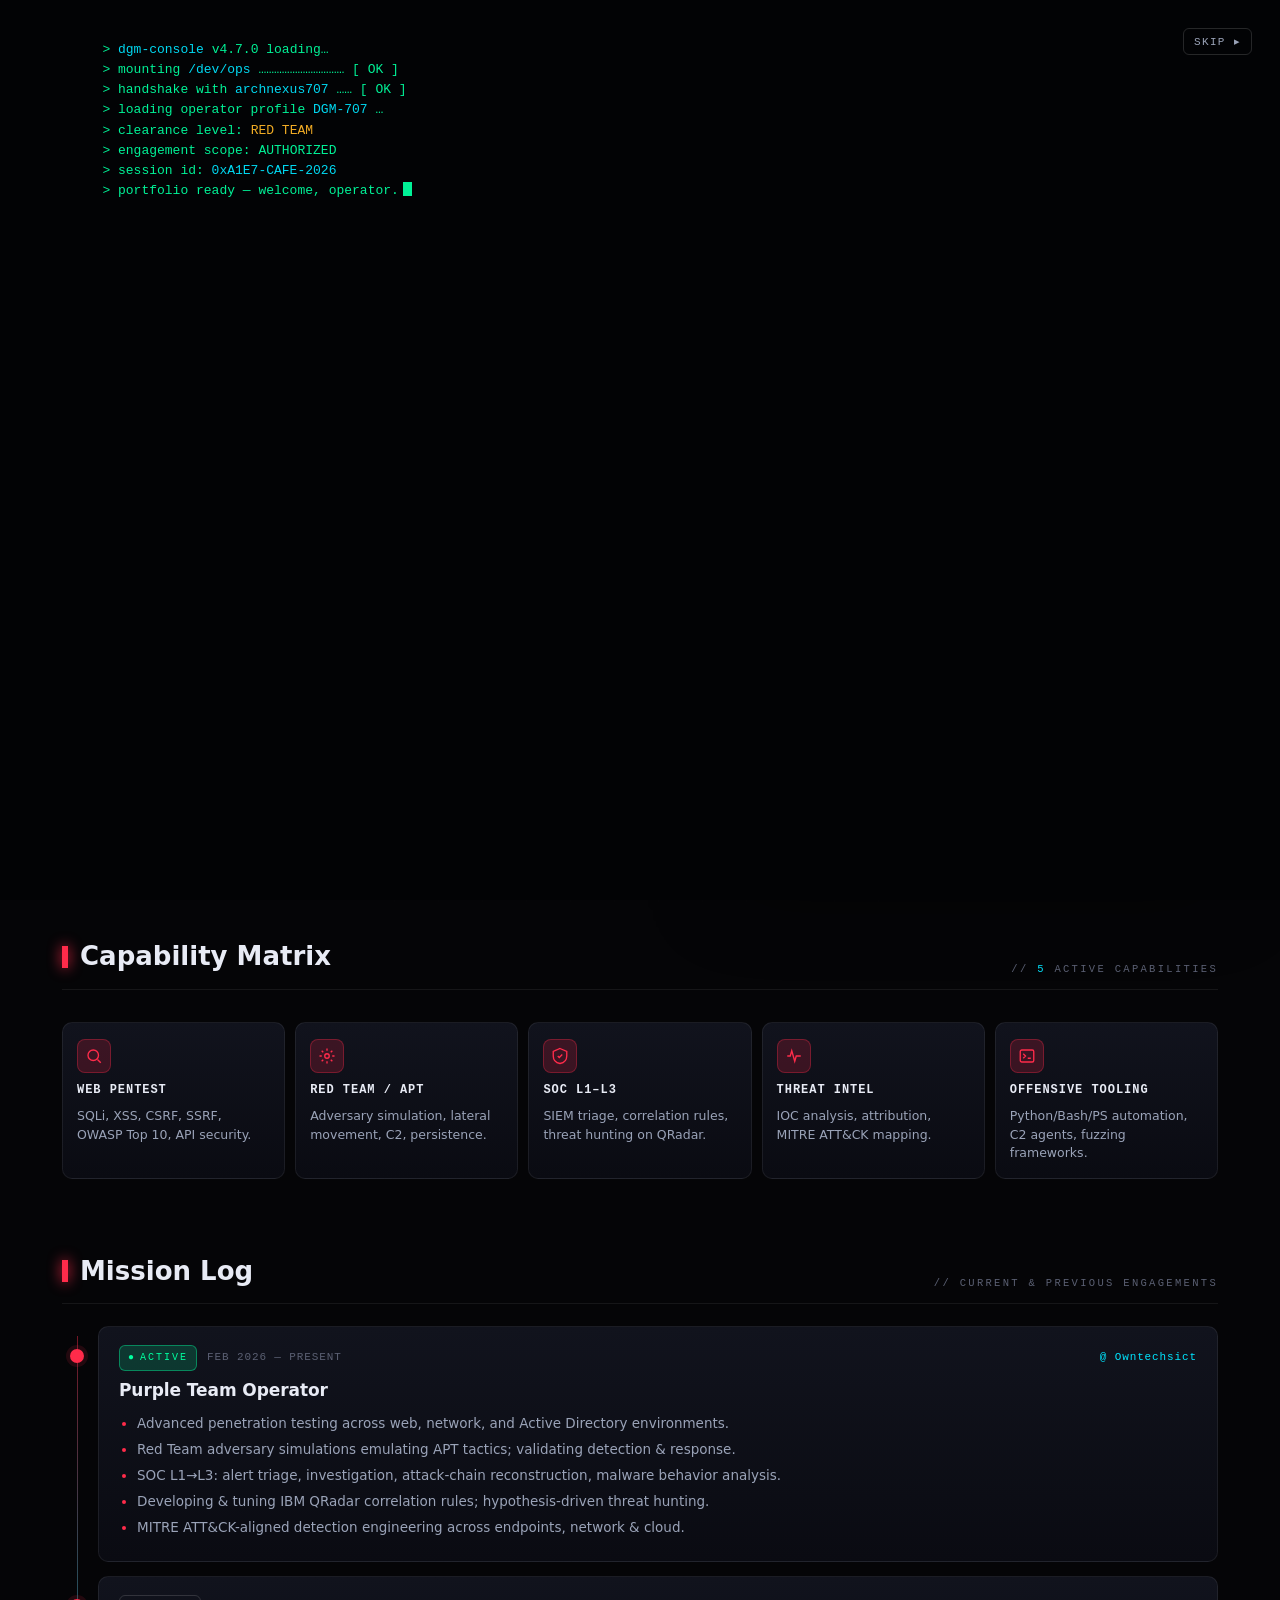
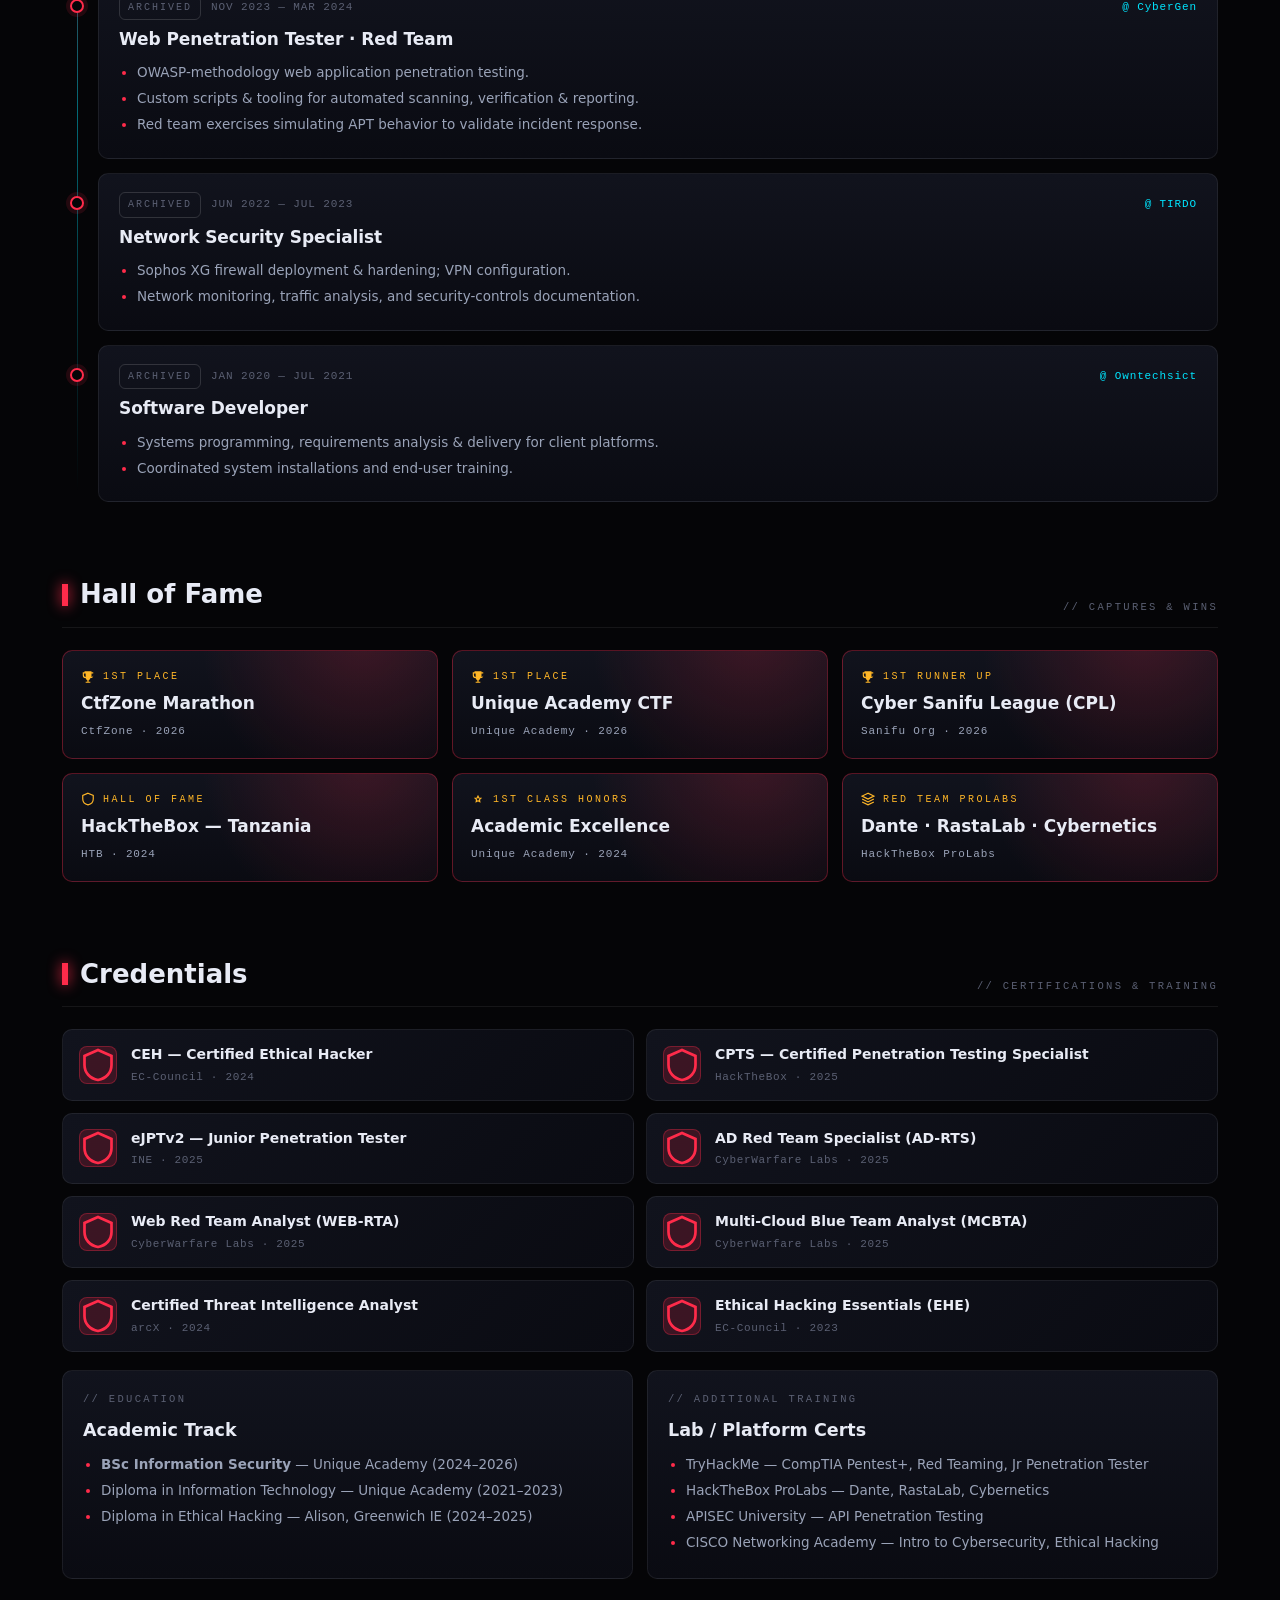
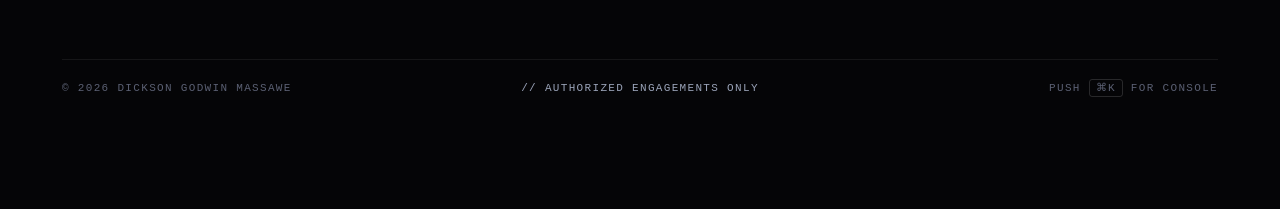
==== commit 8b280c47: "Remove UrchinSec Community experience entry" ====
--- a/index.html
+++ b/index.html
@@ -268,20 +268,6 @@
         <article class="op">
           <div class="op__head">
             <span class="op__status archived">ARCHIVED</span>
-            <span class="op__date">JUN 2024 — DEC 2025</span>
-            <span class="op__org">@ UrchinSec Community</span>
-          </div>
-          <h3 class="op__role">Software Developer · Web Pentester · Red Team</h3>
-          <ul class="op__bullets">
-            <li>Security-focused development, documentation &amp; technical leadership.</li>
-            <li>Built testing, reporting and remediation workflows for the community engagement pipeline.</li>
-            <li>Trained subordinates in secure coding and offensive tradecraft.</li>
-          </ul>
-        </article>
-
-        <article class="op">
-          <div class="op__head">
-            <span class="op__status archived">ARCHIVED</span>
             <span class="op__date">NOV 2023 — MAR 2024</span>
             <span class="op__org">@ CyberGen</span>
           </div>
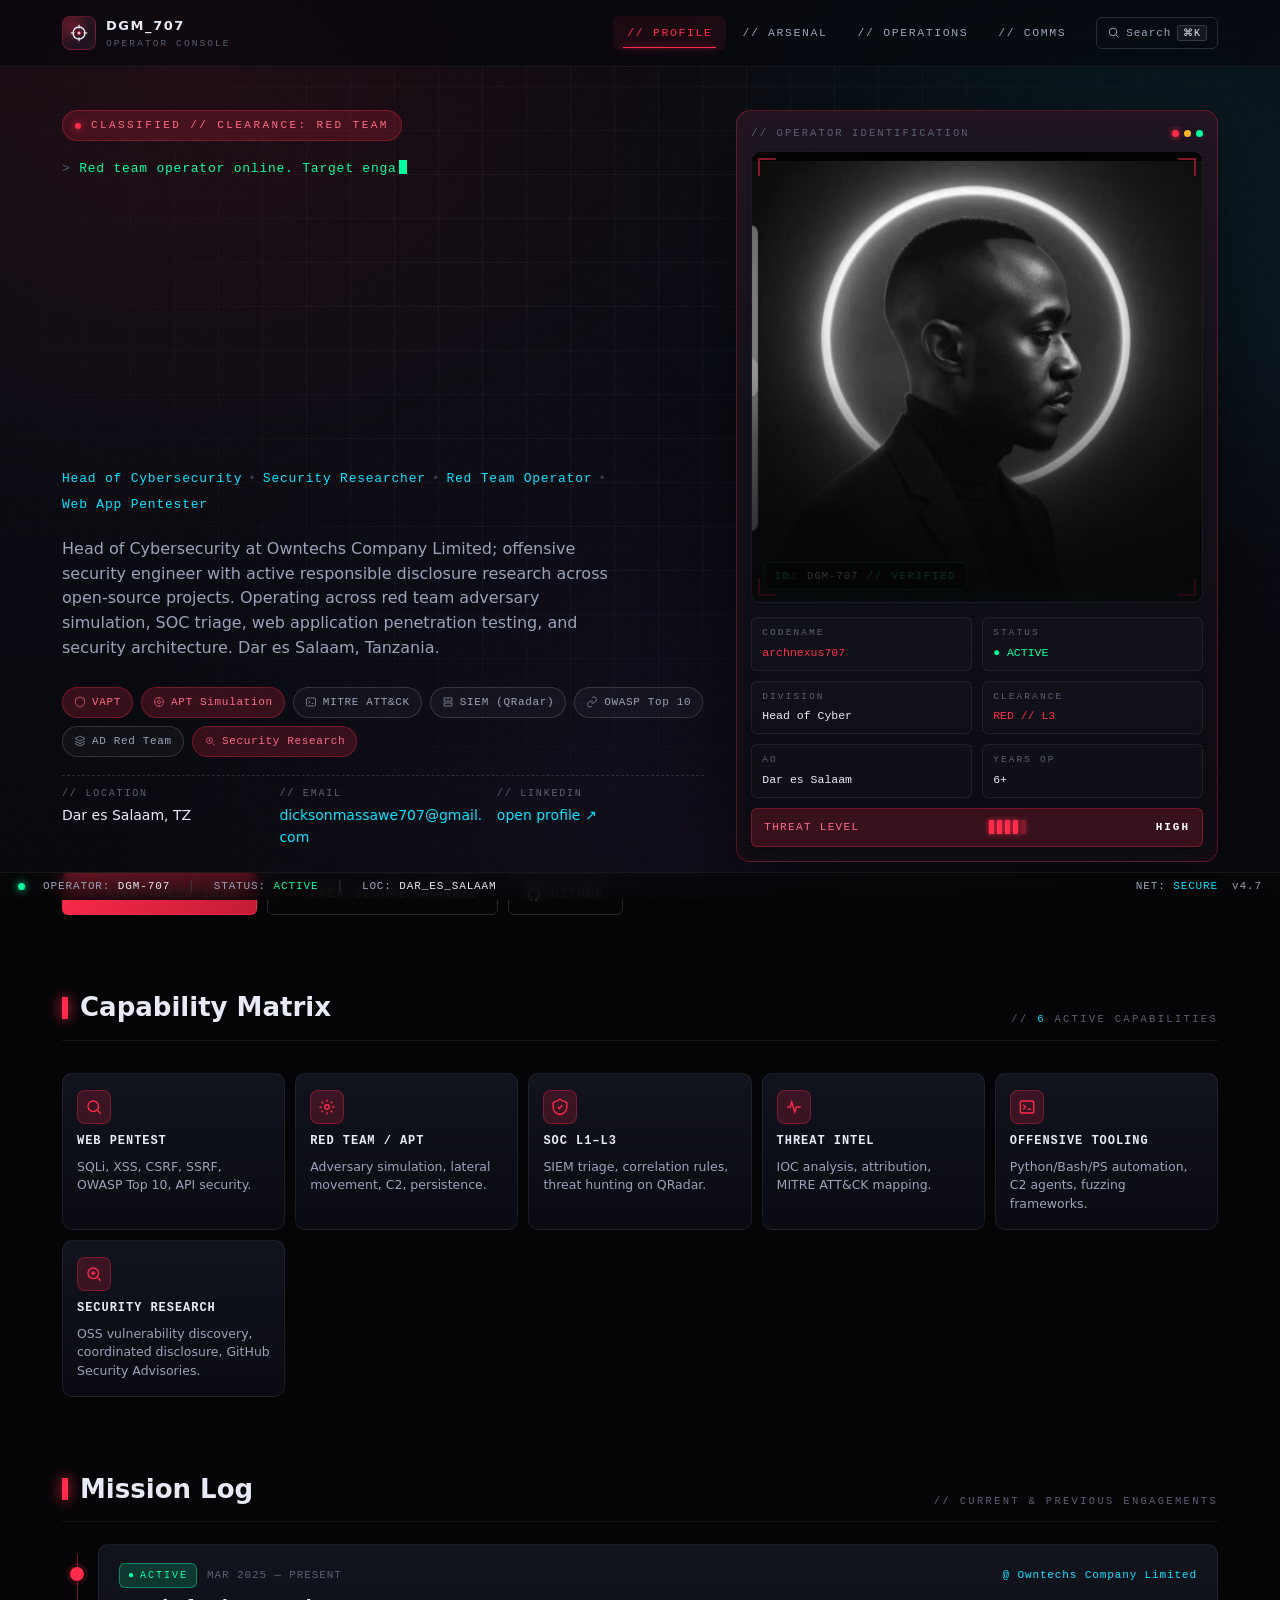
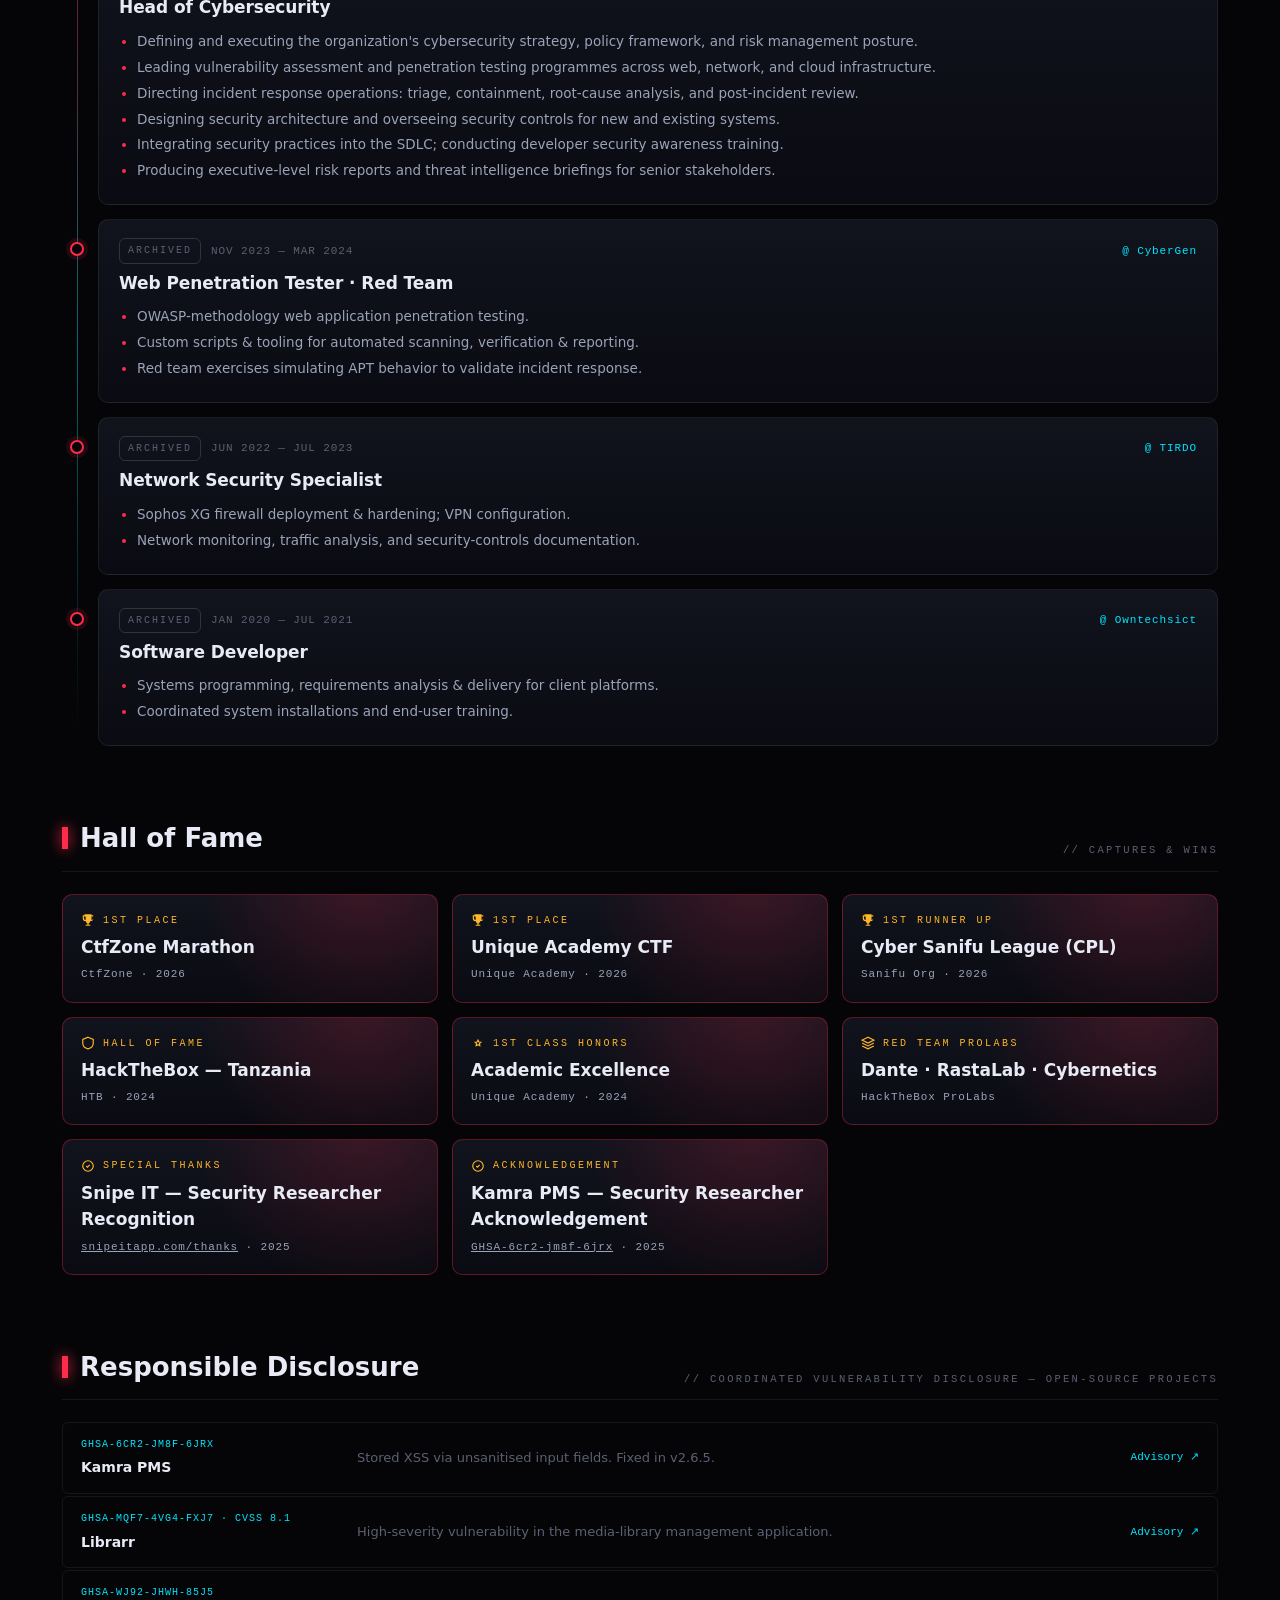
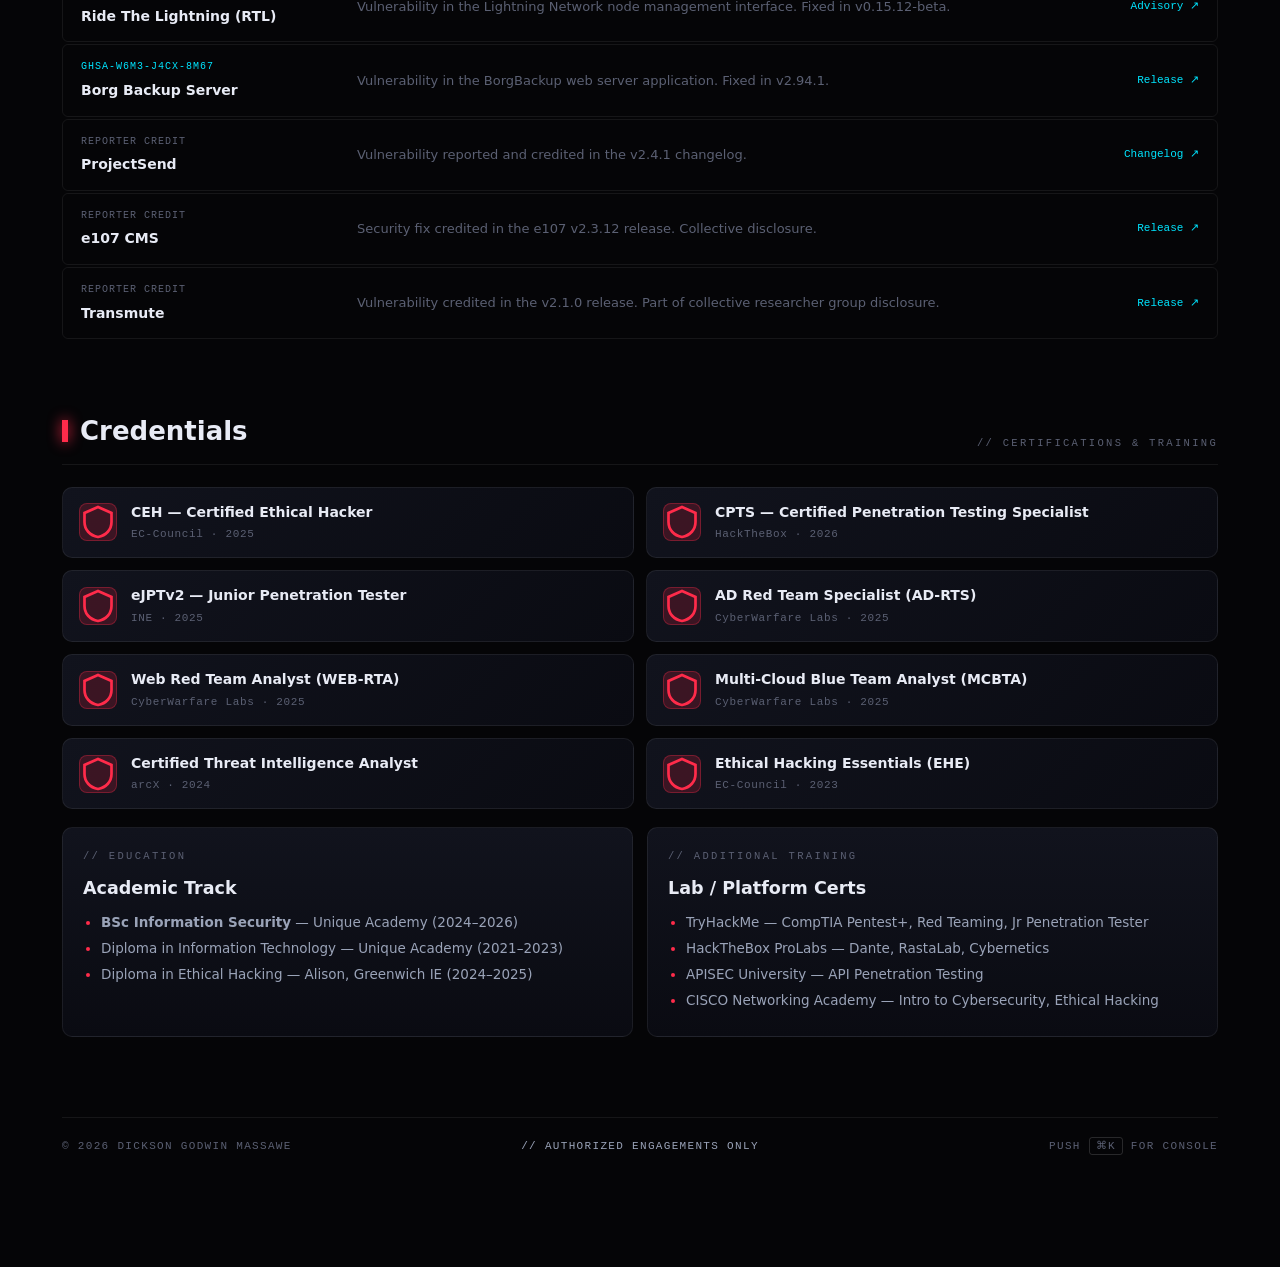
==== commit 32f4a6a7: "Update portfolio: Head of Cybersecurity role, Security Research section, responsible disclosure - Ac" ====
--- a/index.html
+++ b/index.html
@@ -3,7 +3,7 @@
 <head>
   <meta charset="utf-8" />
   <meta name="viewport" content="width=device-width,initial-scale=1,viewport-fit=cover" />
-  <meta name="description" content="Dickson Godwin Massawe — Red Team Operator, Web Application Pentester, Purple Team. Dar es Salaam, Tanzania." />
+  <meta name="description" content="Dickson Godwin Massawe — Head of Cybersecurity, Security Researcher, Red Team Operator, Web Application Pentester. Dar es Salaam, Tanzania." />
   <meta name="theme-color" content="#050507" />
   <title>DGM-707 // Operator Console — Dickson Godwin Massawe</title>
 
@@ -73,16 +73,17 @@
         </h1>
 
         <div class="hero__role">
+          <b>Head of Cybersecurity</b><span class="sep">•</span>
+          <b>Security Researcher</b><span class="sep">•</span>
           <b>Red Team Operator</b><span class="sep">•</span>
-          <b>Purple Team</b><span class="sep">•</span>
-          <b>Web App Pentester</b><span class="sep">•</span>
-          <b>SOC L1–L3</b>
+          <b>Web App Pentester</b>
         </div>
 
         <p class="hero__lead">
-          Offensive security engineer working across red team adversary simulation,
-          SOC triage &amp; threat hunting, web application penetration testing, and
-          custom tooling for VAPT engagements. Operating out of Dar es Salaam, Tanzania.
+          Head of Cybersecurity at Owntechs Company Limited; offensive security engineer
+          with active responsible disclosure research across open-source projects.
+          Operating across red team adversary simulation, SOC triage, web application
+          penetration testing, and security architecture. Dar es Salaam, Tanzania.
         </p>
 
         <div class="hero__chips">
@@ -110,6 +111,10 @@
             <svg viewBox="0 0 24 24" fill="none" stroke="currentColor" stroke-width="1.7"><path d="M12 2L2 7l10 5 10-5-10-5zM2 17l10 5 10-5M2 12l10 5 10-5"/></svg>
             AD Red Team
           </span>
+          <span class="chip chip--red">
+            <svg viewBox="0 0 24 24" fill="none" stroke="currentColor" stroke-width="1.7"><circle cx="11" cy="11" r="6"/><path d="M11 8v3l2 2M21 21l-4-4"/><circle cx="11" cy="11" r="1" fill="currentColor"/></svg>
+            Security Research
+          </span>
         </div>
 
         <div class="hero__meta">
@@ -169,7 +174,7 @@
             </div>
             <div>
               <div class="k">Division</div>
-              <div class="v">Purple Team</div>
+              <div class="v">Head of Cyber</div>
             </div>
             <div>
               <div class="k">Clearance</div>
@@ -181,7 +186,7 @@
             </div>
             <div>
               <div class="k">Years Op</div>
-              <div class="v">5+</div>
+              <div class="v">6+</div>
             </div>
           </div>
 
@@ -200,7 +205,7 @@
     <section class="section">
       <div class="section__head">
         <h2 class="section__title">Capability Matrix</h2>
-        <span class="section__kicker">// <b>5</b> active capabilities</span>
+        <span class="section__kicker">// <b>6</b> active capabilities</span>
       </div>
       <div class="matrix">
         <div class="matrix__cell">
@@ -237,6 +242,13 @@
           </div>
           <div class="matrix__name">Offensive Tooling</div>
           <div class="matrix__desc">Python/Bash/PS automation, C2 agents, fuzzing frameworks.</div>
+        </div>
+        <div class="matrix__cell">
+          <div class="matrix__icon">
+            <svg viewBox="0 0 24 24" fill="none" stroke="currentColor" stroke-width="1.8"><circle cx="11" cy="11" r="7"/><path d="M21 21l-4.35-4.35M11 8v6M8 11h6"/></svg>
+          </div>
+          <div class="matrix__name">Security Research</div>
+          <div class="matrix__desc">OSS vulnerability discovery, coordinated disclosure, GitHub Security Advisories.</div>
         </div>
       </div>
     </section>
@@ -252,16 +264,17 @@
         <article class="op is-active">
           <div class="op__head">
             <span class="op__status active">ACTIVE</span>
-            <span class="op__date">FEB 2026 — PRESENT</span>
-            <span class="op__org">@ Owntechsict</span>
-          </div>
-          <h3 class="op__role">Purple Team Operator</h3>
+            <span class="op__date">MAR 2025 — PRESENT</span>
+            <span class="op__org">@ Owntechs Company Limited</span>
+          </div>
+          <h3 class="op__role">Head of Cybersecurity</h3>
           <ul class="op__bullets">
-            <li>Advanced penetration testing across web, network, and Active Directory environments.</li>
-            <li>Red Team adversary simulations emulating APT tactics; validating detection &amp; response.</li>
-            <li>SOC L1→L3: alert triage, investigation, attack-chain reconstruction, malware behavior analysis.</li>
-            <li>Developing &amp; tuning IBM QRadar correlation rules; hypothesis-driven threat hunting.</li>
-            <li>MITRE ATT&amp;CK-aligned detection engineering across endpoints, network &amp; cloud.</li>
+            <li>Defining and executing the organization's cybersecurity strategy, policy framework, and risk management posture.</li>
+            <li>Leading vulnerability assessment and penetration testing programmes across web, network, and cloud infrastructure.</li>
+            <li>Directing incident response operations: triage, containment, root-cause analysis, and post-incident review.</li>
+            <li>Designing security architecture and overseeing security controls for new and existing systems.</li>
+            <li>Integrating security practices into the SDLC; conducting developer security awareness training.</li>
+            <li>Producing executive-level risk reports and threat intelligence briefings for senior stakeholders.</li>
           </ul>
         </article>
 
@@ -362,6 +375,88 @@
           <h3 class="trophy__title">Dante · RastaLab · Cybernetics</h3>
           <div class="trophy__issuer">HackTheBox ProLabs</div>
         </div>
+        <div class="trophy">
+          <div class="trophy__rank">
+            <svg viewBox="0 0 24 24" fill="none" stroke="currentColor" stroke-width="2"><circle cx="12" cy="12" r="9"/><path d="M9 12l2 2 4-4"/></svg>
+            SPECIAL THANKS
+          </div>
+          <h3 class="trophy__title">Snipe IT — Security Researcher Recognition</h3>
+          <div class="trophy__issuer"><a href="https://snipeitapp.com/thanks" target="_blank" rel="noreferrer" style="color:inherit;text-decoration:underline">snipeitapp.com/thanks</a> · 2025</div>
+        </div>
+        <div class="trophy">
+          <div class="trophy__rank">
+            <svg viewBox="0 0 24 24" fill="none" stroke="currentColor" stroke-width="2"><circle cx="12" cy="12" r="9"/><path d="M9 12l2 2 4-4"/></svg>
+            ACKNOWLEDGEMENT
+          </div>
+          <h3 class="trophy__title">Kamra PMS — Security Researcher Acknowledgement</h3>
+          <div class="trophy__issuer"><a href="https://github.com/Kamra-PMS/kamra-pms/security/advisories/GHSA-6cr2-jm8f-6jrx" target="_blank" rel="noreferrer" style="color:inherit;text-decoration:underline">GHSA-6cr2-jm8f-6jrx</a> · 2025</div>
+        </div>
+      </div>
+    </section>
+
+    <!-- RESPONSIBLE DISCLOSURE -->
+    <section class="section">
+      <div class="section__head">
+        <h2 class="section__title">Responsible Disclosure</h2>
+        <span class="section__kicker">// coordinated vulnerability disclosure — open-source projects</span>
+      </div>
+      <div class="disc-table">
+        <div class="disc-row">
+          <div class="disc-col disc-col--project">
+            <span class="disc-tag">GHSA-6cr2-jm8f-6jrx</span>
+            <span class="disc-name">Kamra PMS</span>
+          </div>
+          <div class="disc-col disc-col--desc">Stored XSS via unsanitised input fields. Fixed in v2.6.5.</div>
+          <div class="disc-col disc-col--link"><a href="https://github.com/Kamra-PMS/kamra-pms/releases/tag/v2.6.5" target="_blank" rel="noreferrer">Advisory ↗</a></div>
+        </div>
+        <div class="disc-row">
+          <div class="disc-col disc-col--project">
+            <span class="disc-tag">GHSA-mqf7-4vg4-fxj7 · CVSS 8.1</span>
+            <span class="disc-name">Librarr</span>
+          </div>
+          <div class="disc-col disc-col--desc">High-severity vulnerability in the media-library management application.</div>
+          <div class="disc-col disc-col--link"><a href="https://github.com/JeremiahM37/librarr/releases" target="_blank" rel="noreferrer">Advisory ↗</a></div>
+        </div>
+        <div class="disc-row">
+          <div class="disc-col disc-col--project">
+            <span class="disc-tag">GHSA-wj92-jhwh-85j5</span>
+            <span class="disc-name">Ride The Lightning (RTL)</span>
+          </div>
+          <div class="disc-col disc-col--desc">Vulnerability in the Lightning Network node management interface. Fixed in v0.15.12-beta.</div>
+          <div class="disc-col disc-col--link"><a href="https://github.com/Ride-The-Lightning/RTL/releases" target="_blank" rel="noreferrer">Advisory ↗</a></div>
+        </div>
+        <div class="disc-row">
+          <div class="disc-col disc-col--project">
+            <span class="disc-tag">GHSA-w6m3-j4cx-8m67</span>
+            <span class="disc-name">Borg Backup Server</span>
+          </div>
+          <div class="disc-col disc-col--desc">Vulnerability in the BorgBackup web server application. Fixed in v2.94.1.</div>
+          <div class="disc-col disc-col--link"><a href="https://newreleases.io/project/github/marcpope/borgbackupserver/release/v2.94.1" target="_blank" rel="noreferrer">Release ↗</a></div>
+        </div>
+        <div class="disc-row">
+          <div class="disc-col disc-col--project">
+            <span class="disc-tag disc-tag--credit">REPORTER CREDIT</span>
+            <span class="disc-name">ProjectSend</span>
+          </div>
+          <div class="disc-col disc-col--desc">Vulnerability reported and credited in the v2.4.1 changelog.</div>
+          <div class="disc-col disc-col--link"><a href="https://www.projectsend.org/changelog/v2.4.1" target="_blank" rel="noreferrer">Changelog ↗</a></div>
+        </div>
+        <div class="disc-row">
+          <div class="disc-col disc-col--project">
+            <span class="disc-tag disc-tag--credit">REPORTER CREDIT</span>
+            <span class="disc-name">e107 CMS</span>
+          </div>
+          <div class="disc-col disc-col--desc">Security fix credited in the e107 v2.3.12 release. Collective disclosure.</div>
+          <div class="disc-col disc-col--link"><a href="https://mail.e107.org/blog/e107-v2-3-12-bootstrap-cms-released.html" target="_blank" rel="noreferrer">Release ↗</a></div>
+        </div>
+        <div class="disc-row">
+          <div class="disc-col disc-col--project">
+            <span class="disc-tag disc-tag--credit">REPORTER CREDIT</span>
+            <span class="disc-name">Transmute</span>
+          </div>
+          <div class="disc-col disc-col--desc">Vulnerability credited in the v2.1.0 release. Part of collective researcher group disclosure.</div>
+          <div class="disc-col disc-col--link"><a href="https://newreleases.io/project/github/transmute-app/transmute/release/v2.1.0" target="_blank" rel="noreferrer">Release ↗</a></div>
+        </div>
       </div>
     </section>
 
@@ -379,7 +474,7 @@
           </div>
           <div class="cert__body">
             <p class="cert__name">CEH — Certified Ethical Hacker</p>
-            <div class="cert__issuer">EC-Council · 2024</div>
+            <div class="cert__issuer">EC-Council · 2025</div>
           </div>
         </div>
         <div class="cert">
@@ -388,7 +483,7 @@
           </div>
           <div class="cert__body">
             <p class="cert__name">CPTS — Certified Penetration Testing Specialist</p>
-            <div class="cert__issuer">HackTheBox · 2025</div>
+            <div class="cert__issuer">HackTheBox · 2026</div>
           </div>
         </div>
         <div class="cert">
--- a/styles.css
+++ b/styles.css
@@ -954,3 +954,31 @@
 .mono{font-family:var(--mono)}
 .muted{color:var(--fg-2)}
 .small{font-size:12px}
+
+/* --------- Responsible Disclosure Table --------- */
+.disc-table{display:flex;flex-direction:column;gap:2px}
+.disc-row{
+  display:grid;grid-template-columns:260px 1fr 100px;gap:16px;
+  align-items:center;
+  padding:14px 18px;
+  background:var(--card);
+  border:1px solid var(--stroke);
+  border-radius:6px;
+  transition:border-color .2s,background .2s;
+}
+.disc-row:hover{border-color:var(--stroke-2);background:rgba(255,255,255,.04)}
+.disc-col--project{display:flex;flex-direction:column;gap:5px}
+.disc-tag{
+  font-family:var(--mono);font-size:10px;letter-spacing:.1em;
+  color:var(--cyan);text-transform:uppercase;
+}
+.disc-tag--credit{color:var(--fg-2)}
+.disc-name{font-family:var(--display);font-size:14px;font-weight:600;color:var(--fg)}
+.disc-col--desc{font-size:13px;color:var(--fg-2);line-height:1.5}
+.disc-col--link{text-align:right;font-family:var(--mono);font-size:11px}
+.disc-col--link a{color:var(--cyan)}
+.disc-col--link a:hover{color:var(--red)}
+@media (max-width:860px){
+  .disc-row{grid-template-columns:1fr;gap:8px}
+  .disc-col--link{text-align:left}
+}
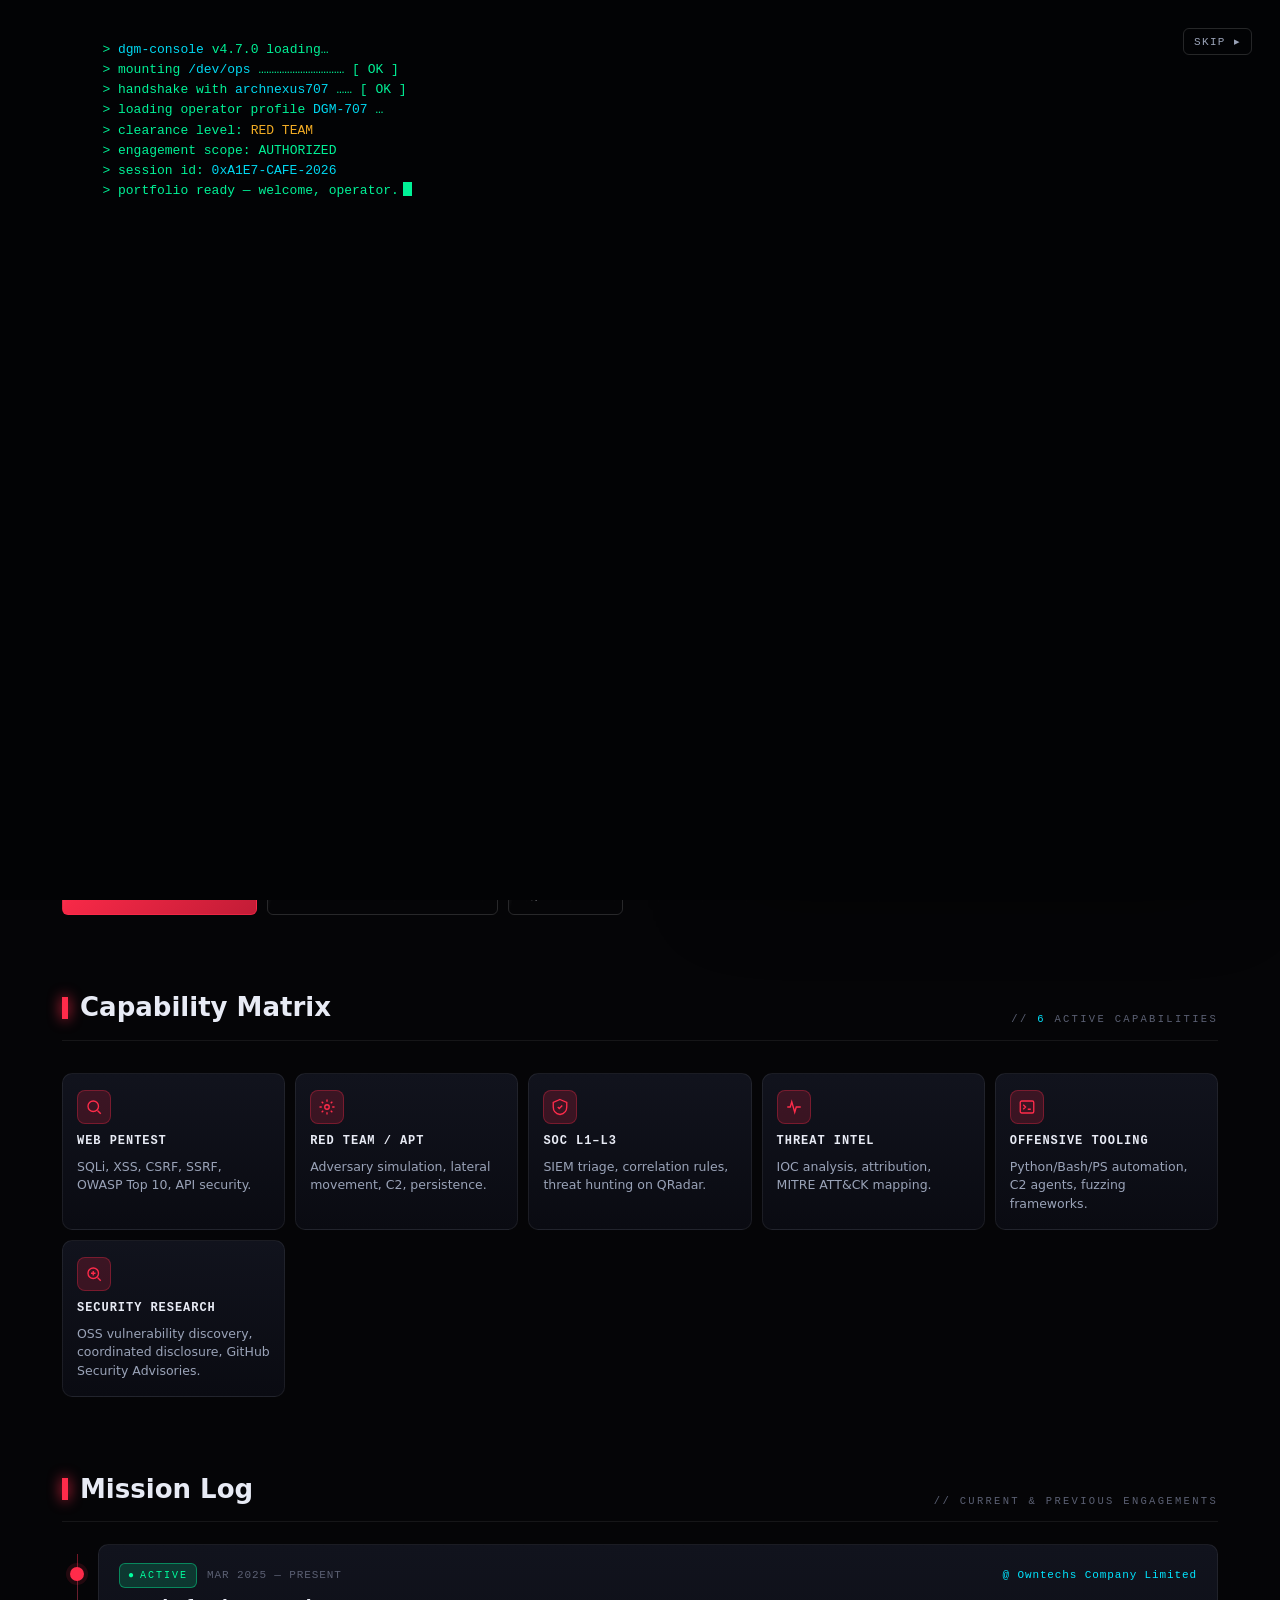
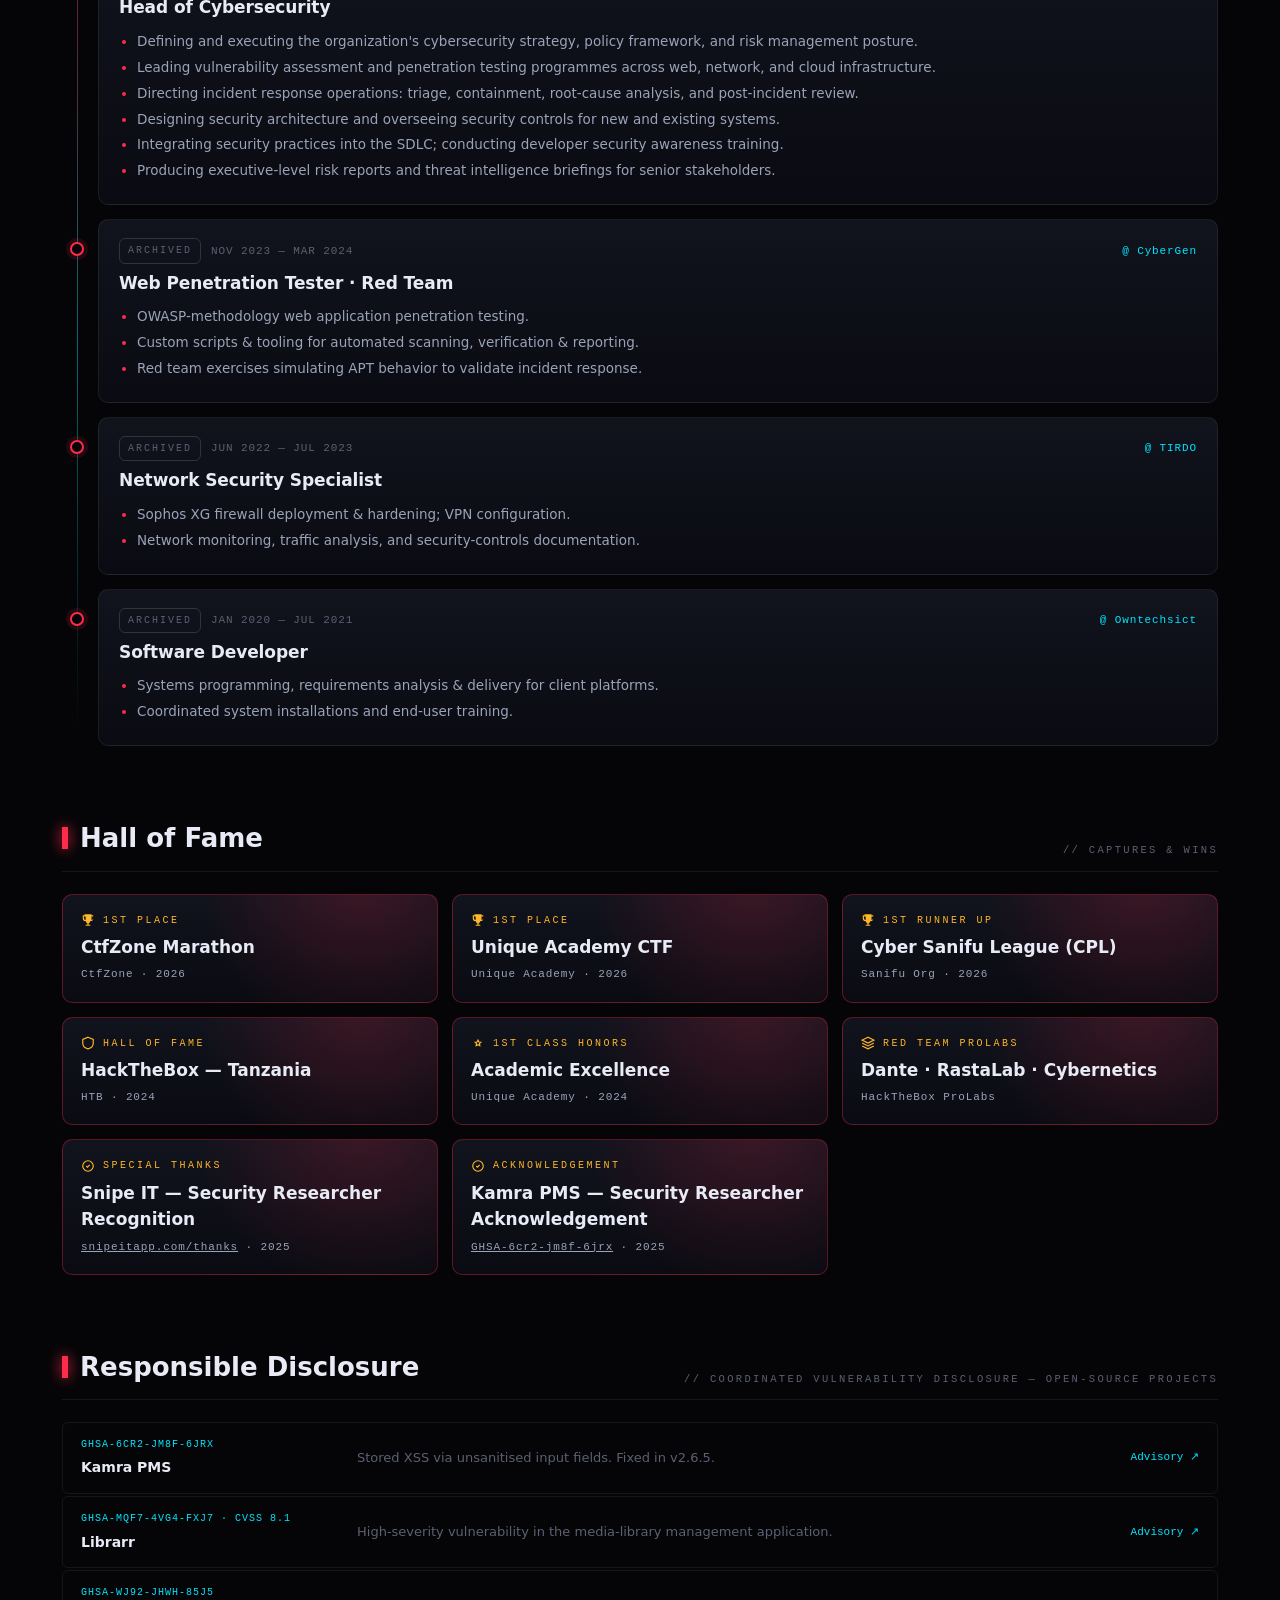
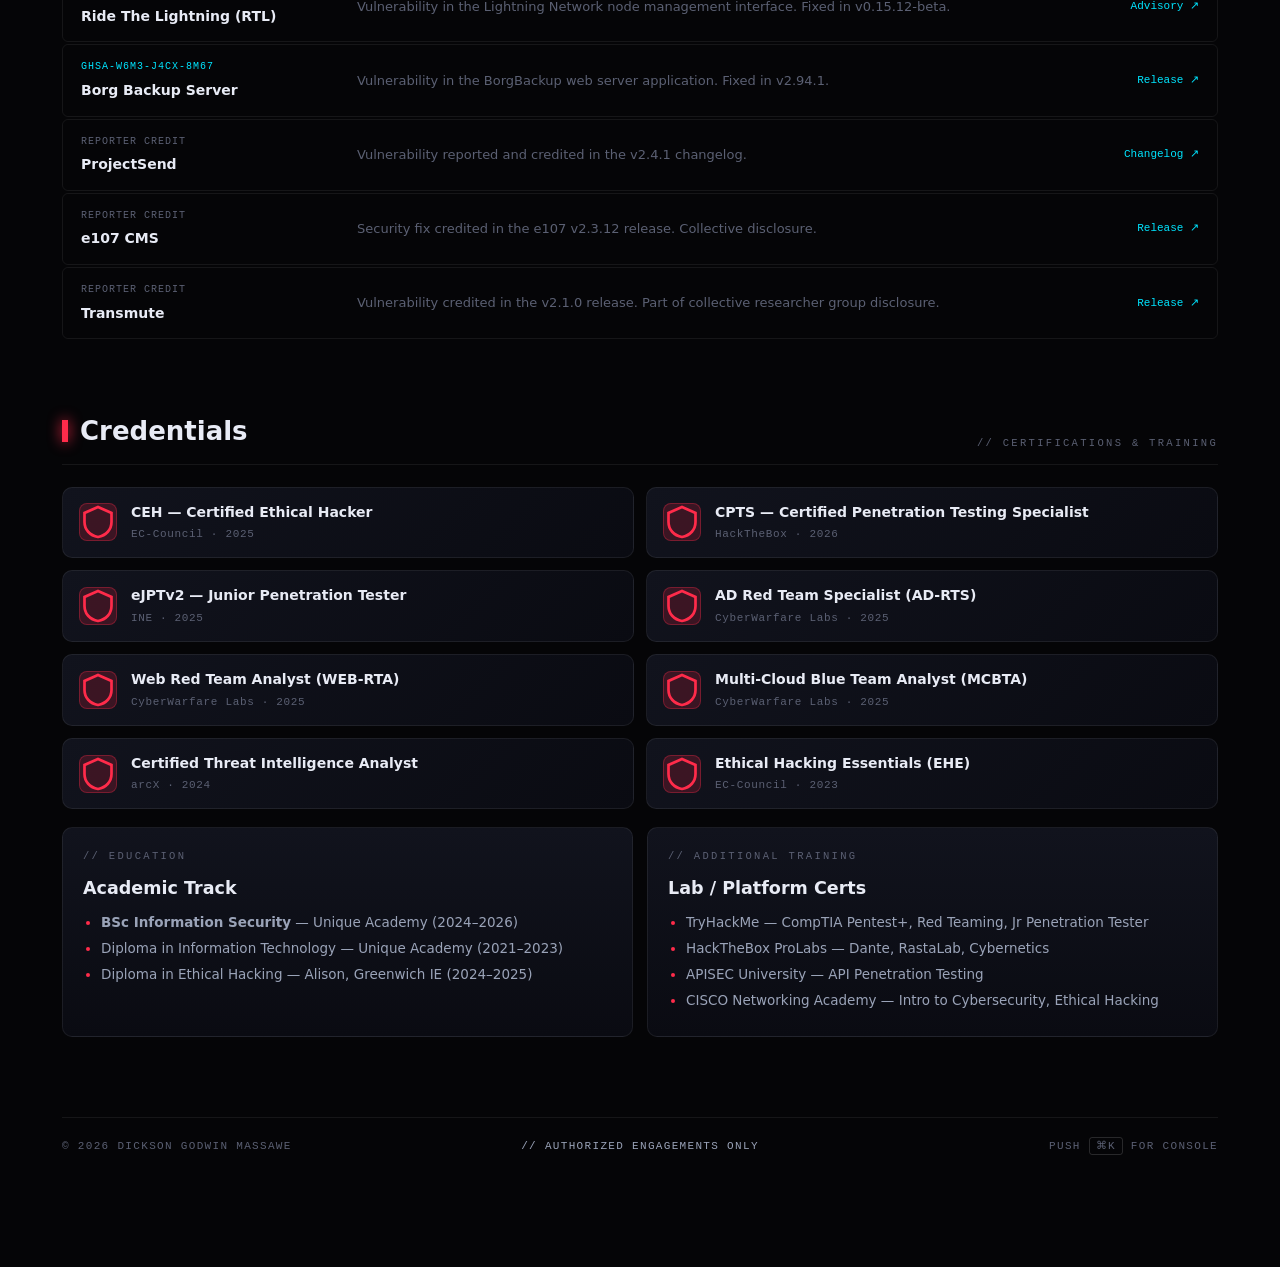
==== commit b9c70143: "Correct Years Op to 3+ and remove phone numbers from contact page - ID card Years Op changed 6+ → 3+" ====
--- a/index.html
+++ b/index.html
@@ -186,7 +186,7 @@
             </div>
             <div>
               <div class="k">Years Op</div>
-              <div class="v">6+</div>
+              <div class="v">3+</div>
             </div>
           </div>
 
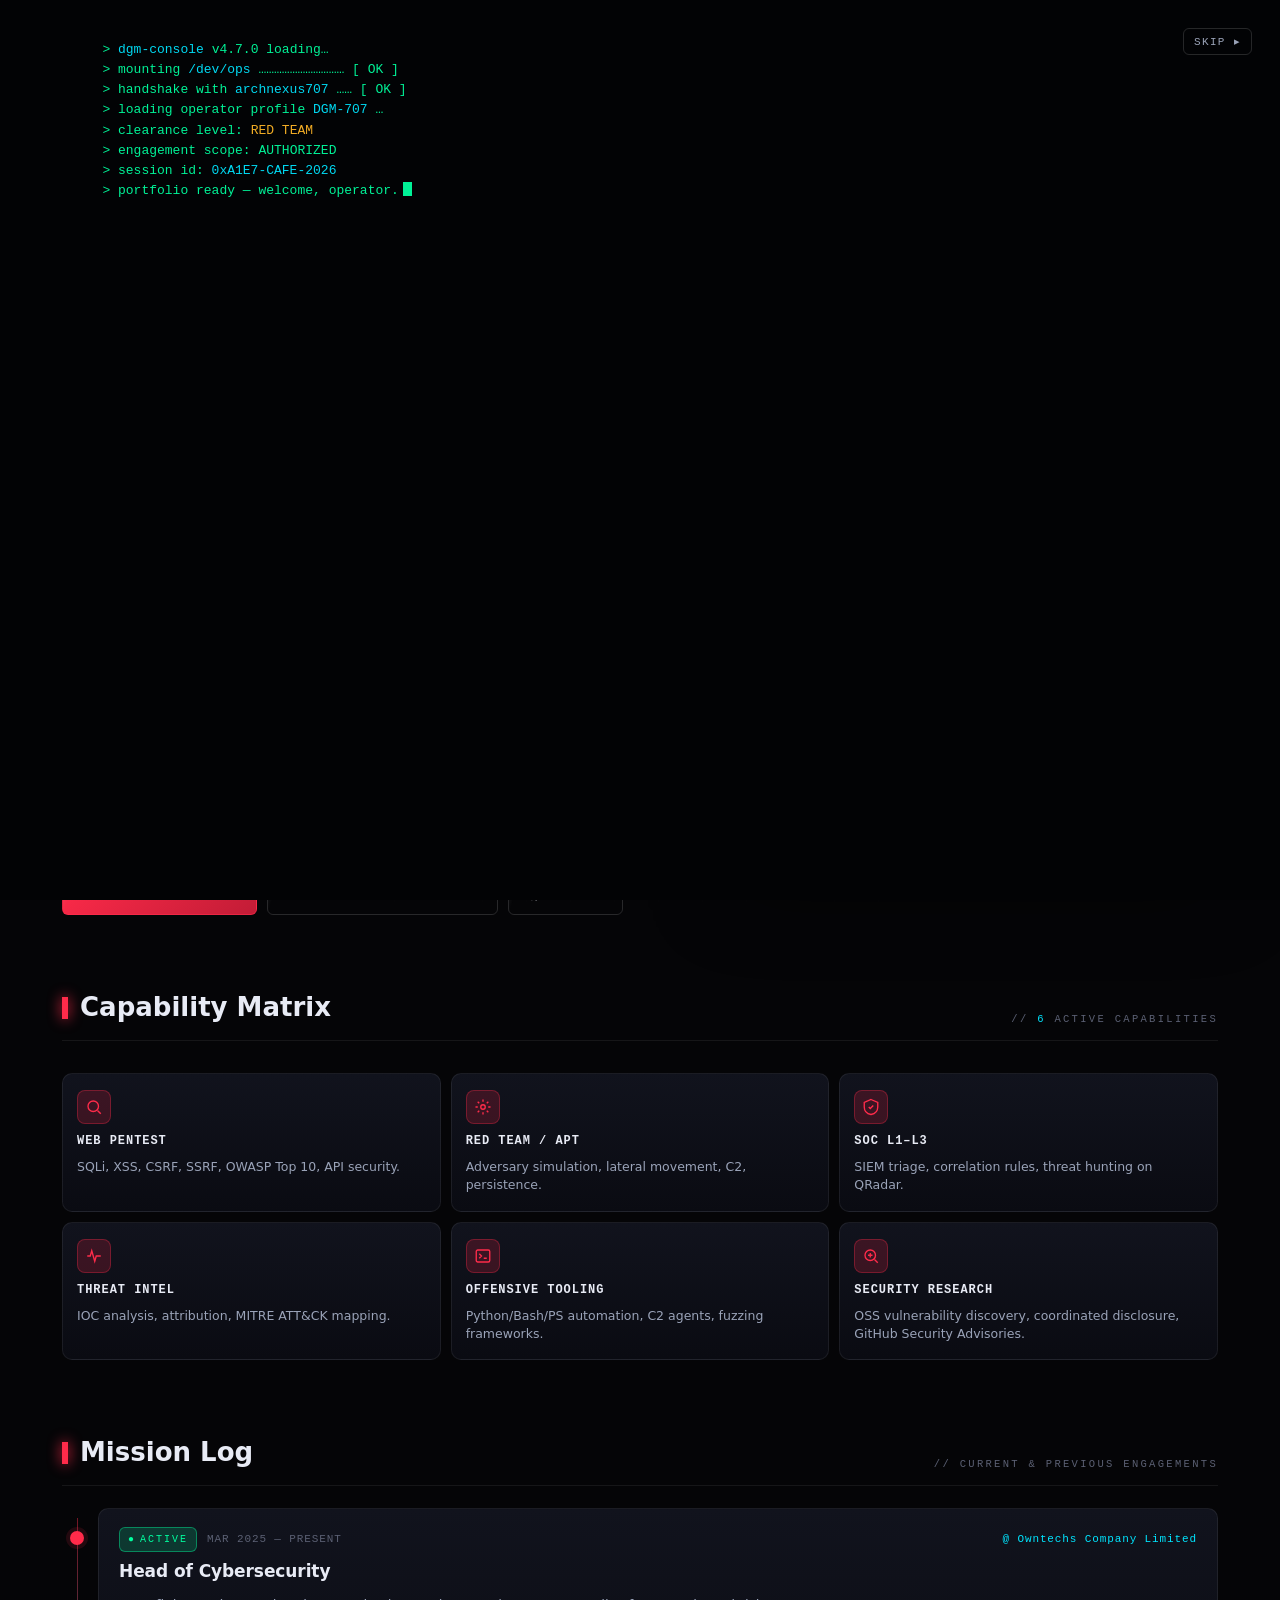
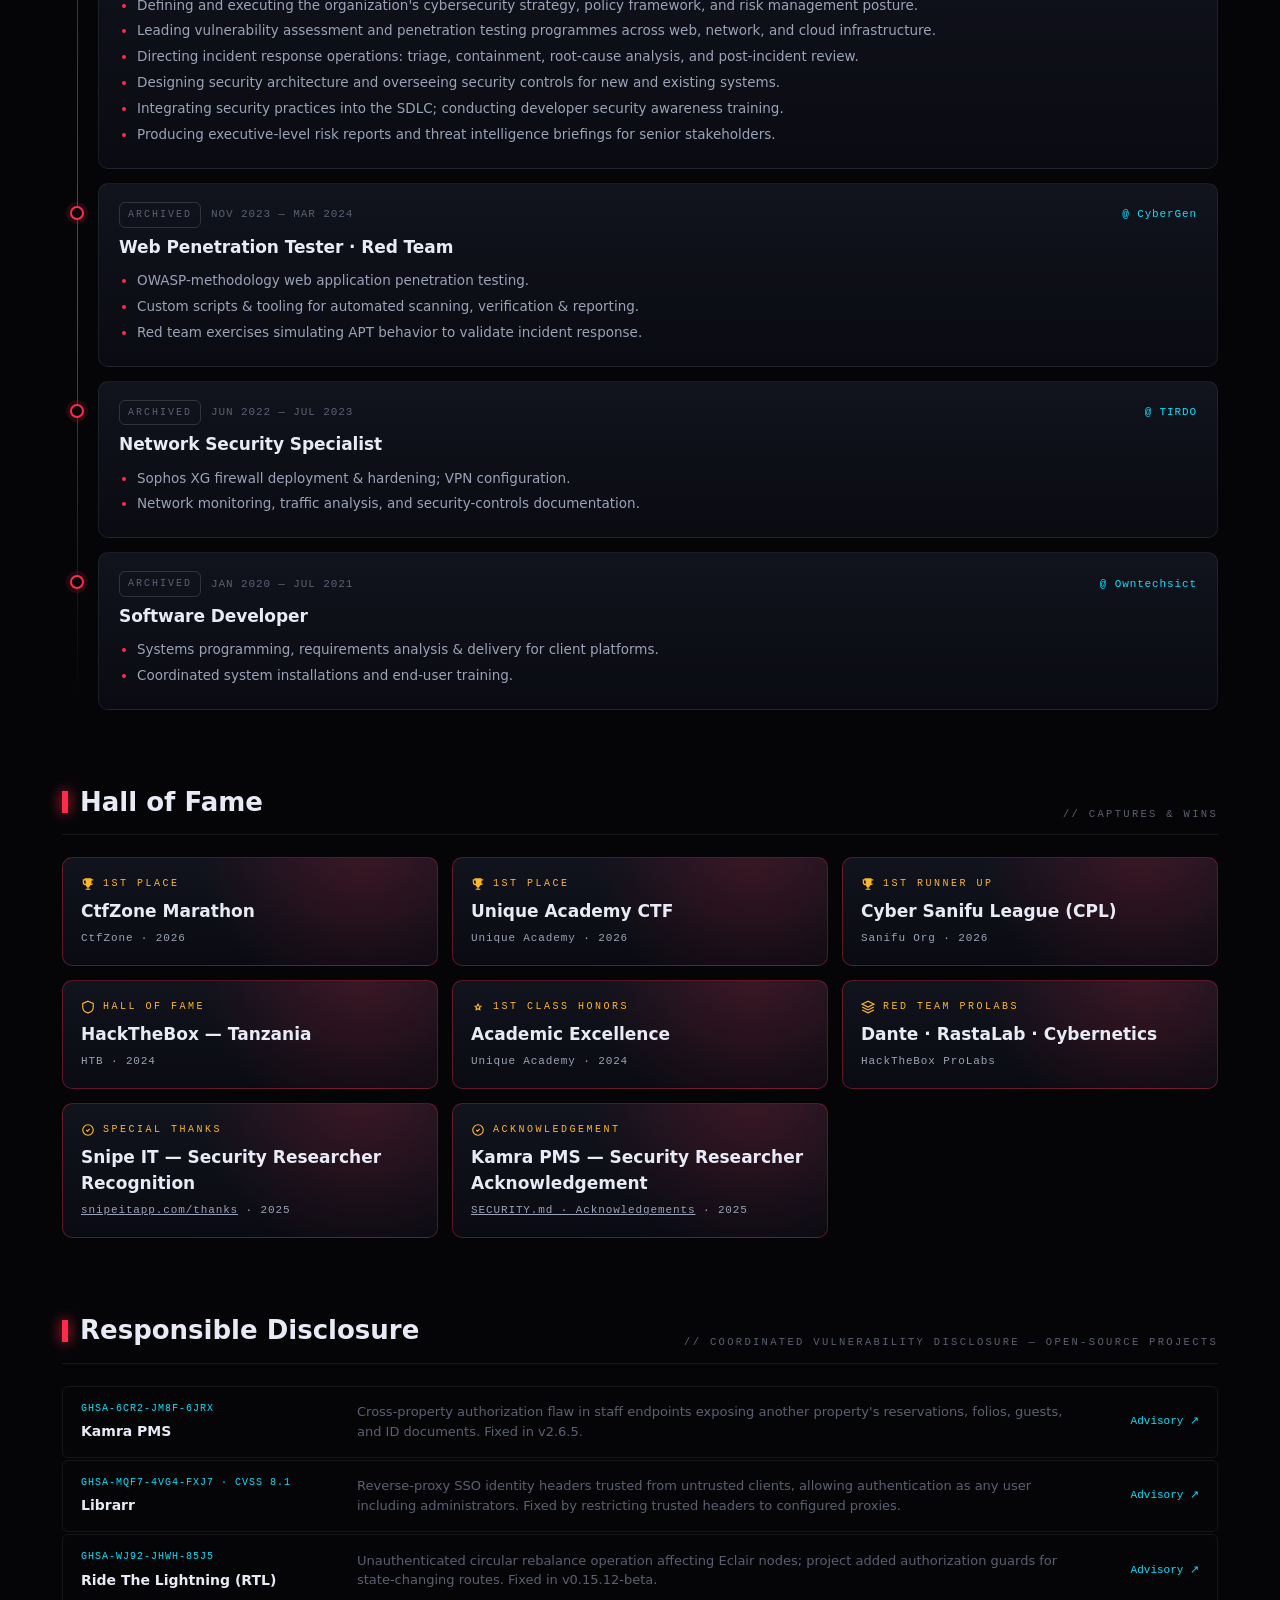
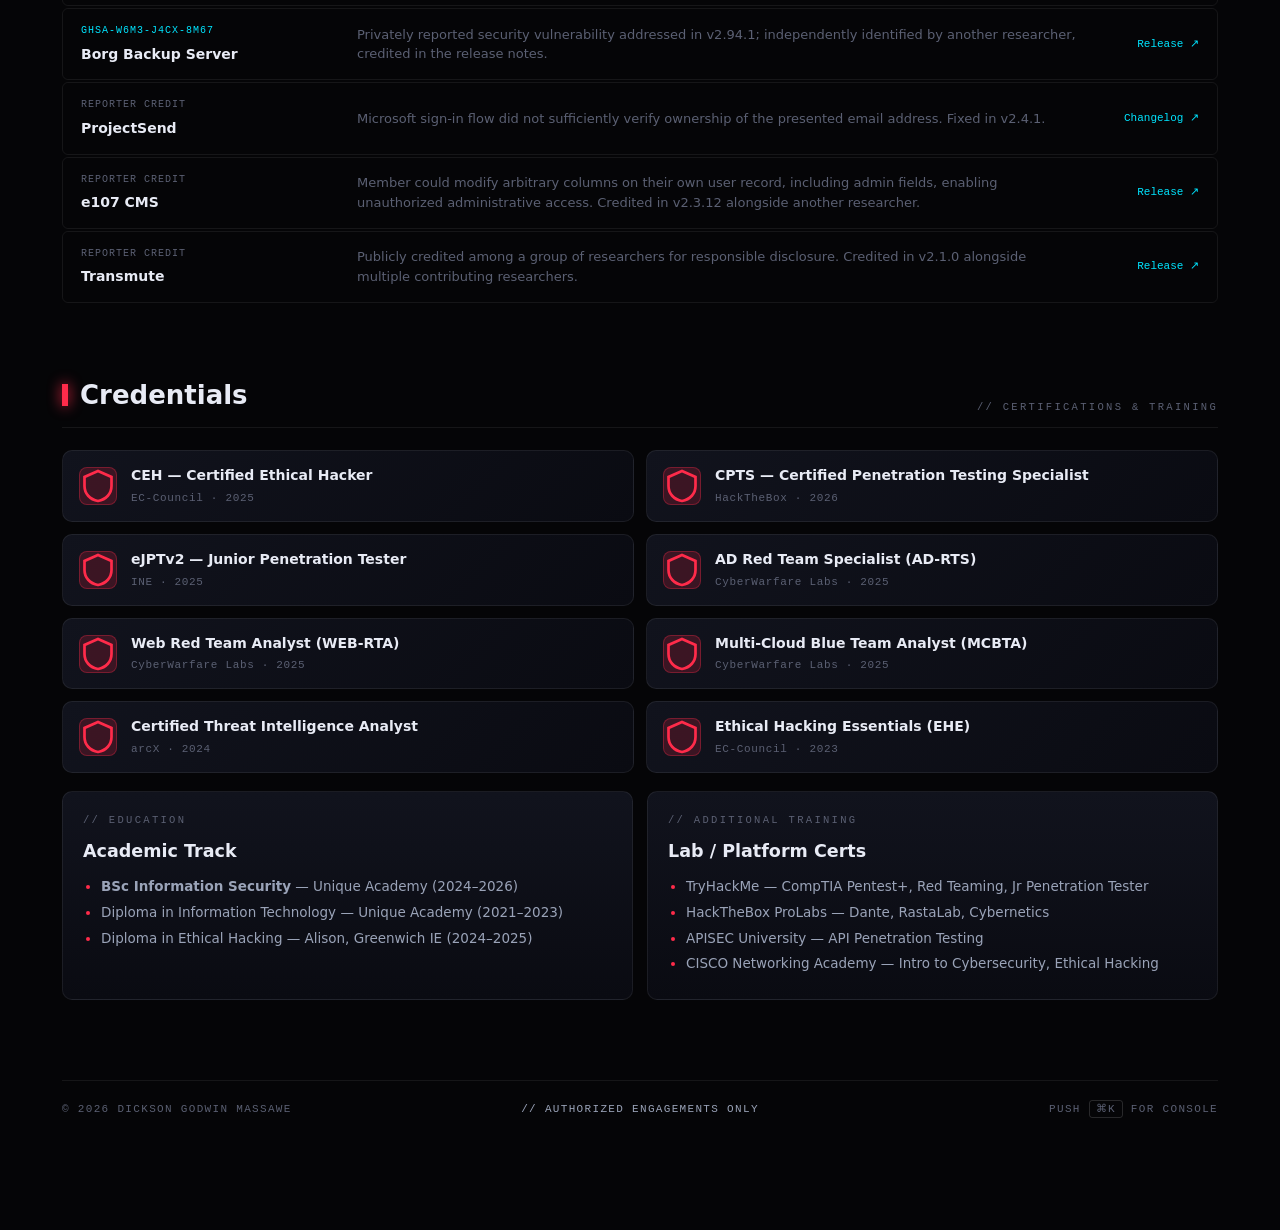
==== commit 301d496b: "Correct disclosure descriptions to verified findings; balance capability grid - Replaced inaccurate/" ====
--- a/index.html
+++ b/index.html
@@ -389,7 +389,7 @@
             ACKNOWLEDGEMENT
           </div>
           <h3 class="trophy__title">Kamra PMS — Security Researcher Acknowledgement</h3>
-          <div class="trophy__issuer"><a href="https://github.com/Kamra-PMS/kamra-pms/security/advisories/GHSA-6cr2-jm8f-6jrx" target="_blank" rel="noreferrer" style="color:inherit;text-decoration:underline">GHSA-6cr2-jm8f-6jrx</a> · 2025</div>
+          <div class="trophy__issuer"><a href="https://github.com/Kamra-PMS/kamra-pms/blob/main/SECURITY.md" target="_blank" rel="noreferrer" style="color:inherit;text-decoration:underline">SECURITY.md · Acknowledgements</a> · 2025</div>
         </div>
       </div>
     </section>
@@ -406,7 +406,7 @@
             <span class="disc-tag">GHSA-6cr2-jm8f-6jrx</span>
             <span class="disc-name">Kamra PMS</span>
           </div>
-          <div class="disc-col disc-col--desc">Stored XSS via unsanitised input fields. Fixed in v2.6.5.</div>
+          <div class="disc-col disc-col--desc">Cross-property authorization flaw in staff endpoints exposing another property's reservations, folios, guests, and ID documents. Fixed in v2.6.5.</div>
           <div class="disc-col disc-col--link"><a href="https://github.com/Kamra-PMS/kamra-pms/releases/tag/v2.6.5" target="_blank" rel="noreferrer">Advisory ↗</a></div>
         </div>
         <div class="disc-row">
@@ -414,7 +414,7 @@
             <span class="disc-tag">GHSA-mqf7-4vg4-fxj7 · CVSS 8.1</span>
             <span class="disc-name">Librarr</span>
           </div>
-          <div class="disc-col disc-col--desc">High-severity vulnerability in the media-library management application.</div>
+          <div class="disc-col disc-col--desc">Reverse-proxy SSO identity headers trusted from untrusted clients, allowing authentication as any user including administrators. Fixed by restricting trusted headers to configured proxies.</div>
           <div class="disc-col disc-col--link"><a href="https://github.com/JeremiahM37/librarr/releases" target="_blank" rel="noreferrer">Advisory ↗</a></div>
         </div>
         <div class="disc-row">
@@ -422,7 +422,7 @@
             <span class="disc-tag">GHSA-wj92-jhwh-85j5</span>
             <span class="disc-name">Ride The Lightning (RTL)</span>
           </div>
-          <div class="disc-col disc-col--desc">Vulnerability in the Lightning Network node management interface. Fixed in v0.15.12-beta.</div>
+          <div class="disc-col disc-col--desc">Unauthenticated circular rebalance operation affecting Eclair nodes; project added authorization guards for state-changing routes. Fixed in v0.15.12-beta.</div>
           <div class="disc-col disc-col--link"><a href="https://github.com/Ride-The-Lightning/RTL/releases" target="_blank" rel="noreferrer">Advisory ↗</a></div>
         </div>
         <div class="disc-row">
@@ -430,7 +430,7 @@
             <span class="disc-tag">GHSA-w6m3-j4cx-8m67</span>
             <span class="disc-name">Borg Backup Server</span>
           </div>
-          <div class="disc-col disc-col--desc">Vulnerability in the BorgBackup web server application. Fixed in v2.94.1.</div>
+          <div class="disc-col disc-col--desc">Privately reported security vulnerability addressed in v2.94.1; independently identified by another researcher, credited in the release notes.</div>
           <div class="disc-col disc-col--link"><a href="https://newreleases.io/project/github/marcpope/borgbackupserver/release/v2.94.1" target="_blank" rel="noreferrer">Release ↗</a></div>
         </div>
         <div class="disc-row">
@@ -438,7 +438,7 @@
             <span class="disc-tag disc-tag--credit">REPORTER CREDIT</span>
             <span class="disc-name">ProjectSend</span>
           </div>
-          <div class="disc-col disc-col--desc">Vulnerability reported and credited in the v2.4.1 changelog.</div>
+          <div class="disc-col disc-col--desc">Microsoft sign-in flow did not sufficiently verify ownership of the presented email address. Fixed in v2.4.1.</div>
           <div class="disc-col disc-col--link"><a href="https://www.projectsend.org/changelog/v2.4.1" target="_blank" rel="noreferrer">Changelog ↗</a></div>
         </div>
         <div class="disc-row">
@@ -446,7 +446,7 @@
             <span class="disc-tag disc-tag--credit">REPORTER CREDIT</span>
             <span class="disc-name">e107 CMS</span>
           </div>
-          <div class="disc-col disc-col--desc">Security fix credited in the e107 v2.3.12 release. Collective disclosure.</div>
+          <div class="disc-col disc-col--desc">Member could modify arbitrary columns on their own user record, including admin fields, enabling unauthorized administrative access. Credited in v2.3.12 alongside another researcher.</div>
           <div class="disc-col disc-col--link"><a href="https://mail.e107.org/blog/e107-v2-3-12-bootstrap-cms-released.html" target="_blank" rel="noreferrer">Release ↗</a></div>
         </div>
         <div class="disc-row">
@@ -454,7 +454,7 @@
             <span class="disc-tag disc-tag--credit">REPORTER CREDIT</span>
             <span class="disc-name">Transmute</span>
           </div>
-          <div class="disc-col disc-col--desc">Vulnerability credited in the v2.1.0 release. Part of collective researcher group disclosure.</div>
+          <div class="disc-col disc-col--desc">Publicly credited among a group of researchers for responsible disclosure. Credited in v2.1.0 alongside multiple contributing researchers.</div>
           <div class="disc-col disc-col--link"><a href="https://newreleases.io/project/github/transmute-app/transmute/release/v2.1.0" target="_blank" rel="noreferrer">Release ↗</a></div>
         </div>
       </div>
--- a/styles.css
+++ b/styles.css
@@ -524,10 +524,11 @@
 
 /* --------- Threat matrix / capability strip --------- */
 .matrix{
-  display:grid;grid-template-columns:repeat(5,1fr);gap:10px;
+  display:grid;grid-template-columns:repeat(3,1fr);gap:10px;
   margin-top:32px;
 }
 @media (max-width:900px){.matrix{grid-template-columns:repeat(2,1fr)}}
+@media (max-width:560px){.matrix{grid-template-columns:1fr}}
 .matrix__cell{
   position:relative;
   padding:16px 14px;
@@ -954,31 +955,31 @@
 .mono{font-family:var(--mono)}
 .muted{color:var(--fg-2)}
 .small{font-size:12px}
-
-/* --------- Responsible Disclosure Table --------- */
-.disc-table{display:flex;flex-direction:column;gap:2px}
-.disc-row{
-  display:grid;grid-template-columns:260px 1fr 100px;gap:16px;
-  align-items:center;
-  padding:14px 18px;
-  background:var(--card);
-  border:1px solid var(--stroke);
-  border-radius:6px;
-  transition:border-color .2s,background .2s;
-}
-.disc-row:hover{border-color:var(--stroke-2);background:rgba(255,255,255,.04)}
-.disc-col--project{display:flex;flex-direction:column;gap:5px}
-.disc-tag{
-  font-family:var(--mono);font-size:10px;letter-spacing:.1em;
-  color:var(--cyan);text-transform:uppercase;
-}
-.disc-tag--credit{color:var(--fg-2)}
-.disc-name{font-family:var(--display);font-size:14px;font-weight:600;color:var(--fg)}
-.disc-col--desc{font-size:13px;color:var(--fg-2);line-height:1.5}
-.disc-col--link{text-align:right;font-family:var(--mono);font-size:11px}
-.disc-col--link a{color:var(--cyan)}
-.disc-col--link a:hover{color:var(--red)}
-@media (max-width:860px){
-  .disc-row{grid-template-columns:1fr;gap:8px}
-  .disc-col--link{text-align:left}
-}
+
+/* --------- Responsible Disclosure Table --------- */
+.disc-table{display:flex;flex-direction:column;gap:2px}
+.disc-row{
+  display:grid;grid-template-columns:260px 1fr 100px;gap:16px;
+  align-items:center;
+  padding:14px 18px;
+  background:var(--card);
+  border:1px solid var(--stroke);
+  border-radius:6px;
+  transition:border-color .2s,background .2s;
+}
+.disc-row:hover{border-color:var(--stroke-2);background:rgba(255,255,255,.04)}
+.disc-col--project{display:flex;flex-direction:column;gap:5px}
+.disc-tag{
+  font-family:var(--mono);font-size:10px;letter-spacing:.1em;
+  color:var(--cyan);text-transform:uppercase;
+}
+.disc-tag--credit{color:var(--fg-2)}
+.disc-name{font-family:var(--display);font-size:14px;font-weight:600;color:var(--fg)}
+.disc-col--desc{font-size:13px;color:var(--fg-2);line-height:1.5}
+.disc-col--link{text-align:right;font-family:var(--mono);font-size:11px}
+.disc-col--link a{color:var(--cyan)}
+.disc-col--link a:hover{color:var(--red)}
+@media (max-width:860px){
+  .disc-row{grid-template-columns:1fr;gap:8px}
+  .disc-col--link{text-align:left}
+}
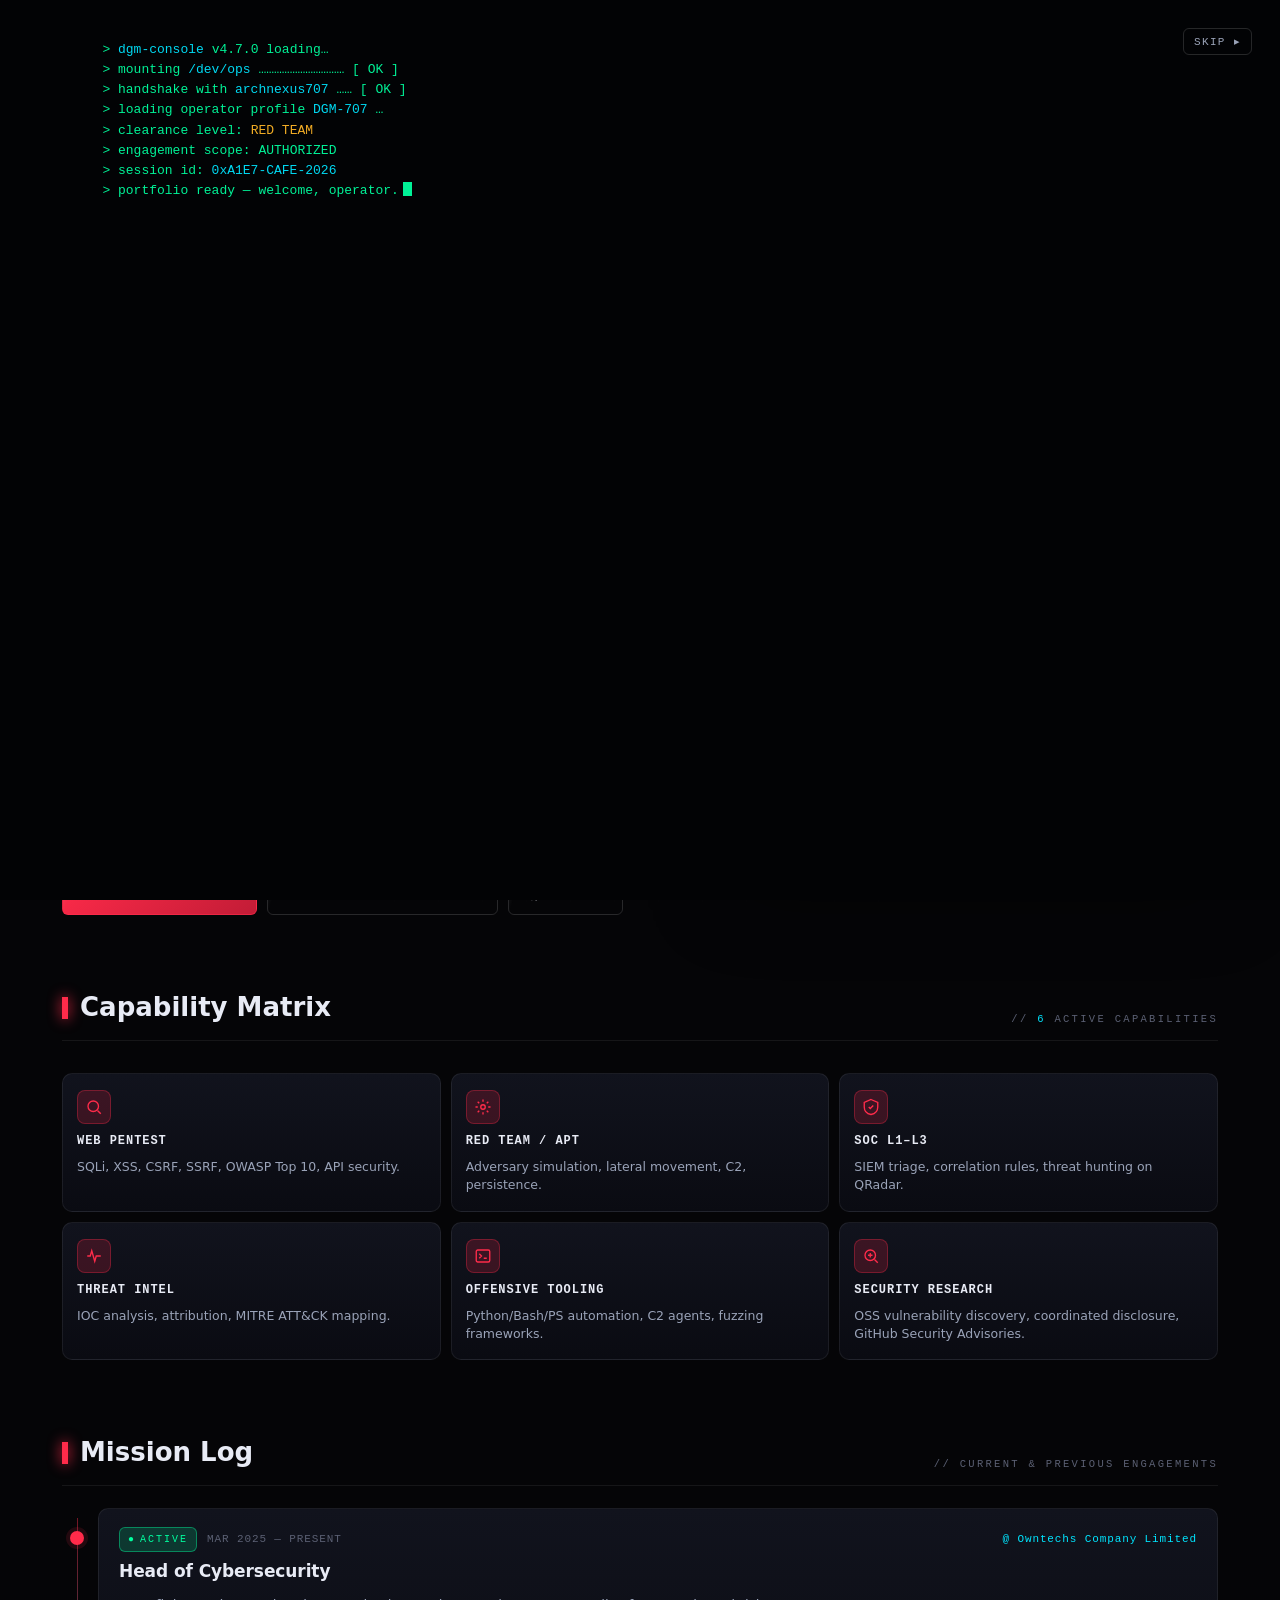
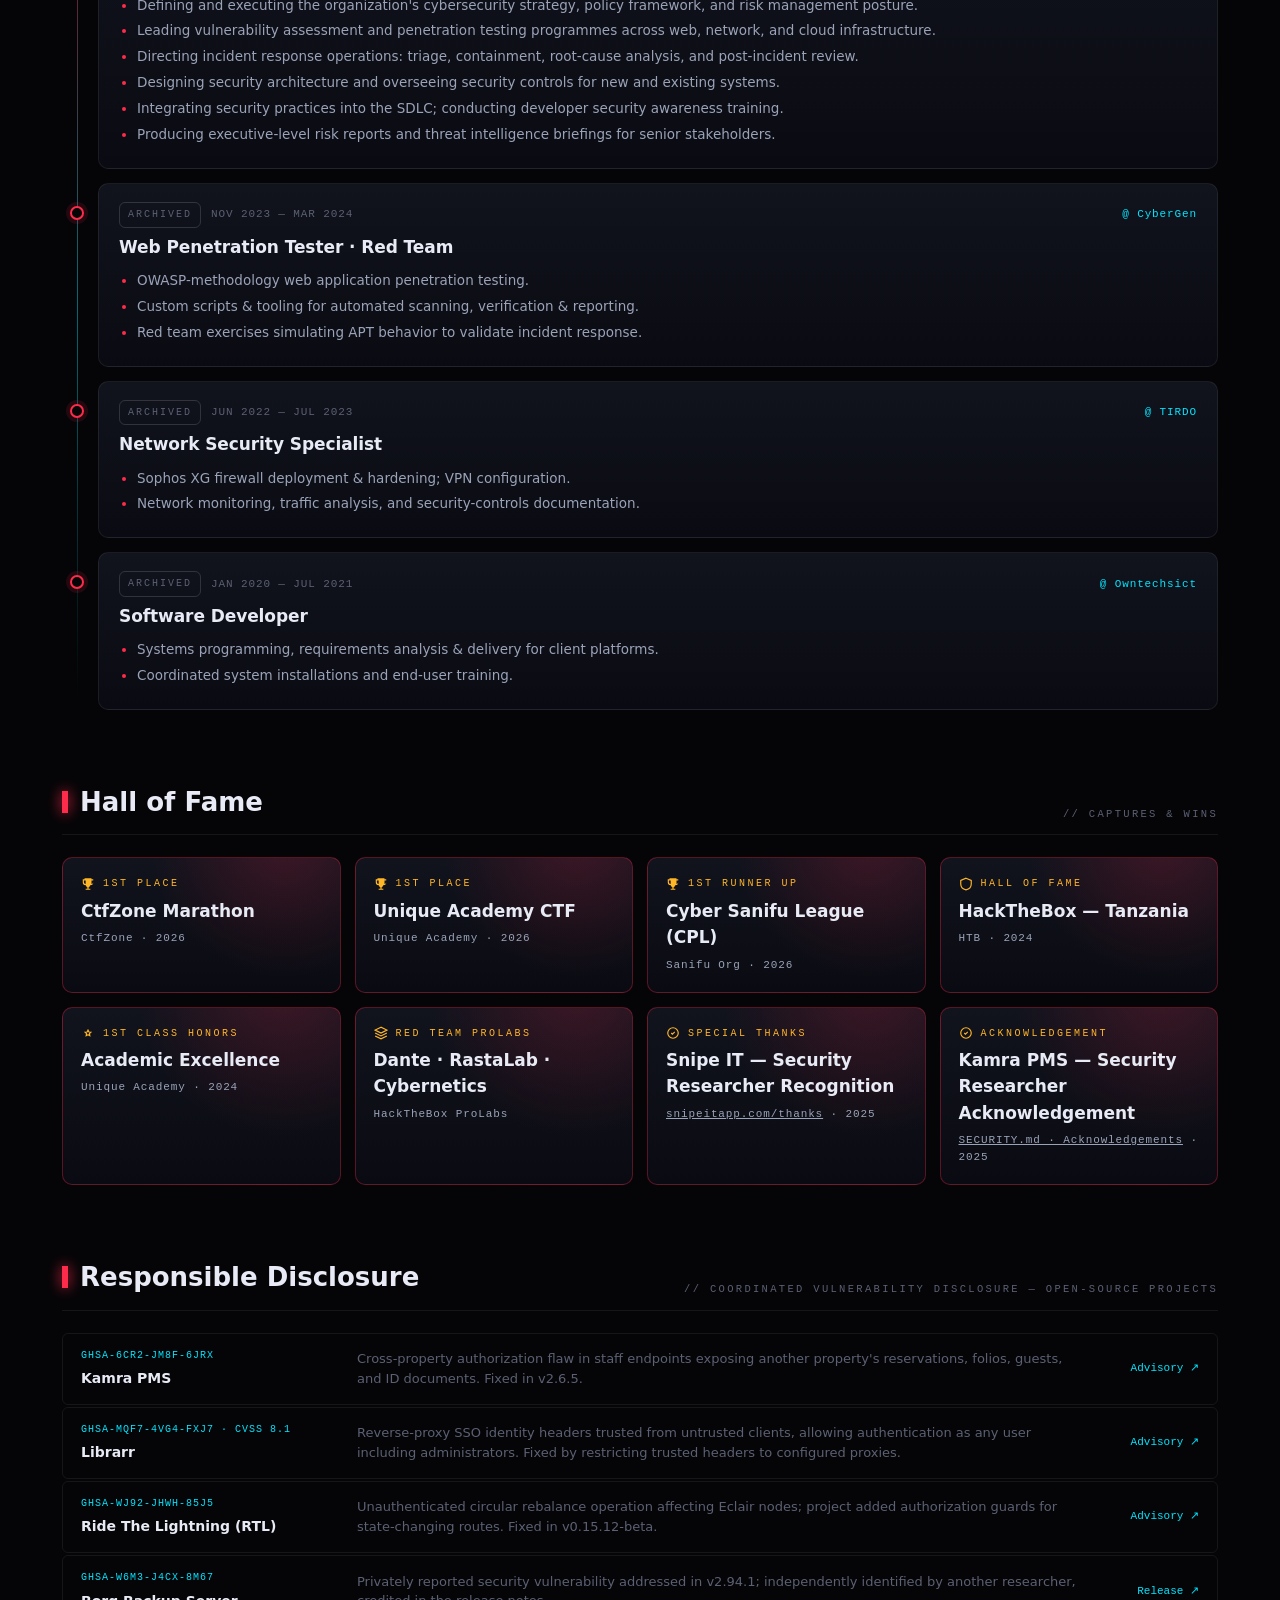
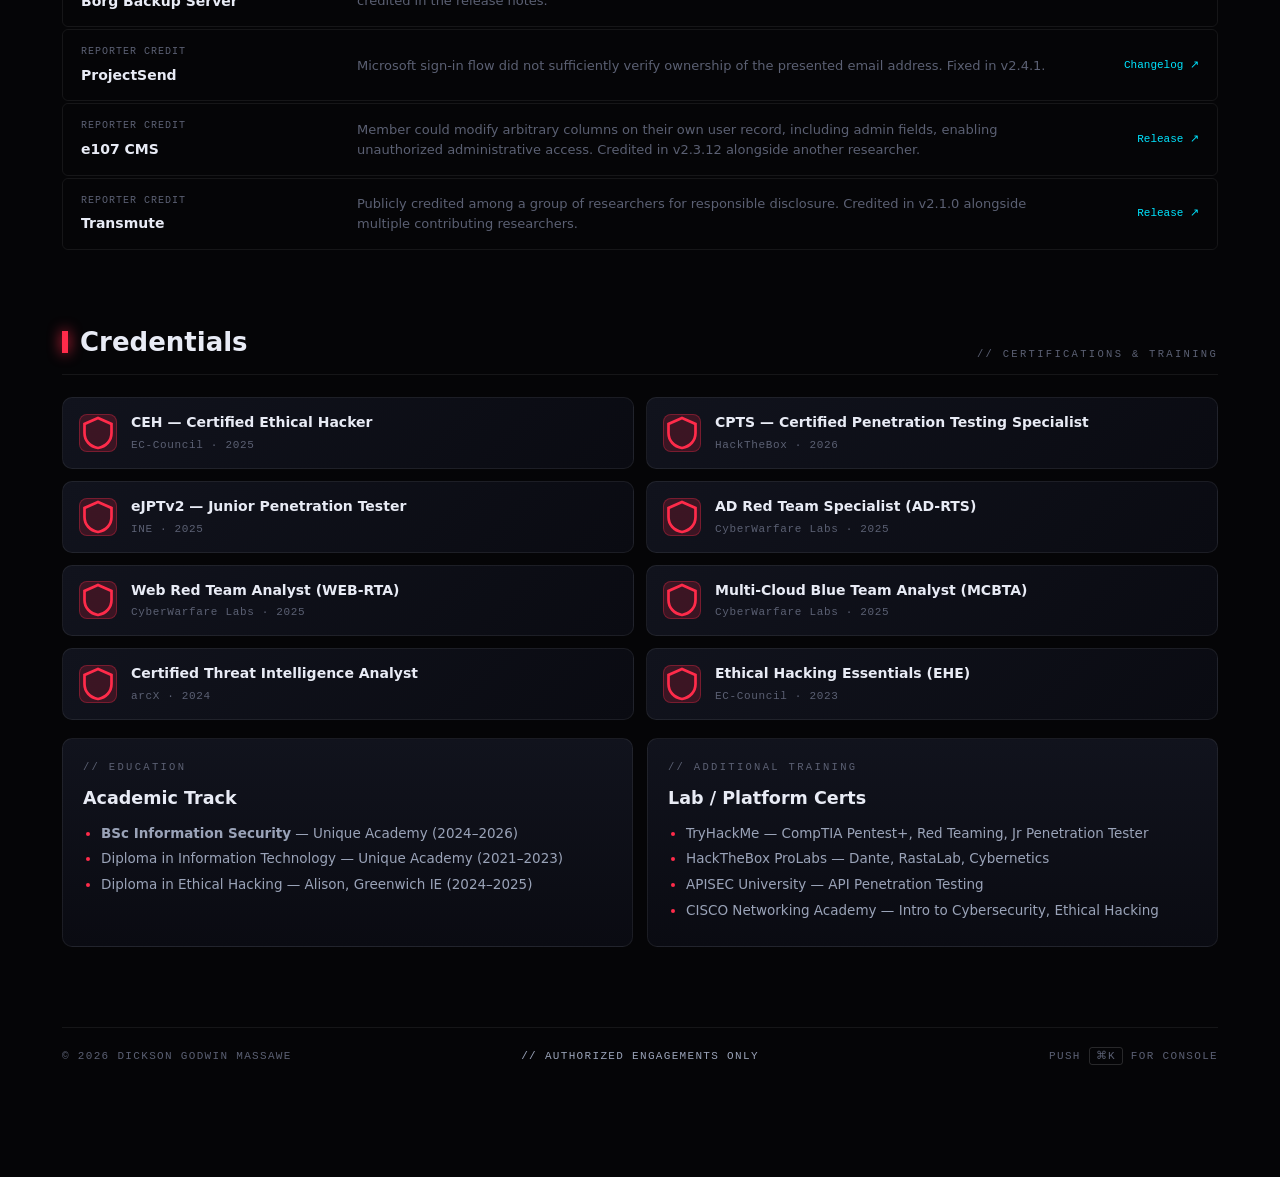
==== commit 60080895: "Balance Hall of Fame (4x2) and contact channels (3-across); refresh clearance banner Co-Authored-By:" ====
--- a/index.html
+++ b/index.html
@@ -63,7 +63,7 @@
     <section class="hero">
       <div class="hero__left">
         <span class="hero__classify">
-          CLASSIFIED // CLEARANCE: RED TEAM
+          CLASSIFIED // CLEARANCE: HEAD OF CYBER · RED TEAM
         </span>
 
         <div class="hero__typed" id="typed"></div>
--- a/styles.css
+++ b/styles.css
@@ -775,8 +775,8 @@
 .cert__name{font-size:14px;color:var(--fg-0);font-weight:600;margin:0}
 .cert__issuer{font-family:var(--mono);font-size:11px;color:var(--fg-2);letter-spacing:.06em;margin-top:3px}
 
-.trophies{display:grid;grid-template-columns:repeat(3,1fr);gap:14px}
-@media (max-width:900px){.trophies{grid-template-columns:1fr 1fr}}
+.trophies{display:grid;grid-template-columns:repeat(4,1fr);gap:14px}
+@media (max-width:1040px){.trophies{grid-template-columns:repeat(2,1fr)}}
 @media (max-width:560px){.trophies{grid-template-columns:1fr}}
 .trophy{
   position:relative;
@@ -836,7 +836,7 @@
 .terminal__line b{color:var(--cyan);font-weight:500}
 .terminal__divide{height:1px;background:var(--stroke);margin:14px 0}
 
-.contact-grid{display:grid;grid-template-columns:1fr 1fr;gap:14px;margin-top:22px}
+.contact-grid{display:grid;grid-template-columns:repeat(3,1fr);gap:14px;margin-top:22px}
 @media (max-width:900px){.contact-grid{grid-template-columns:1fr}}
 
 .channel{
